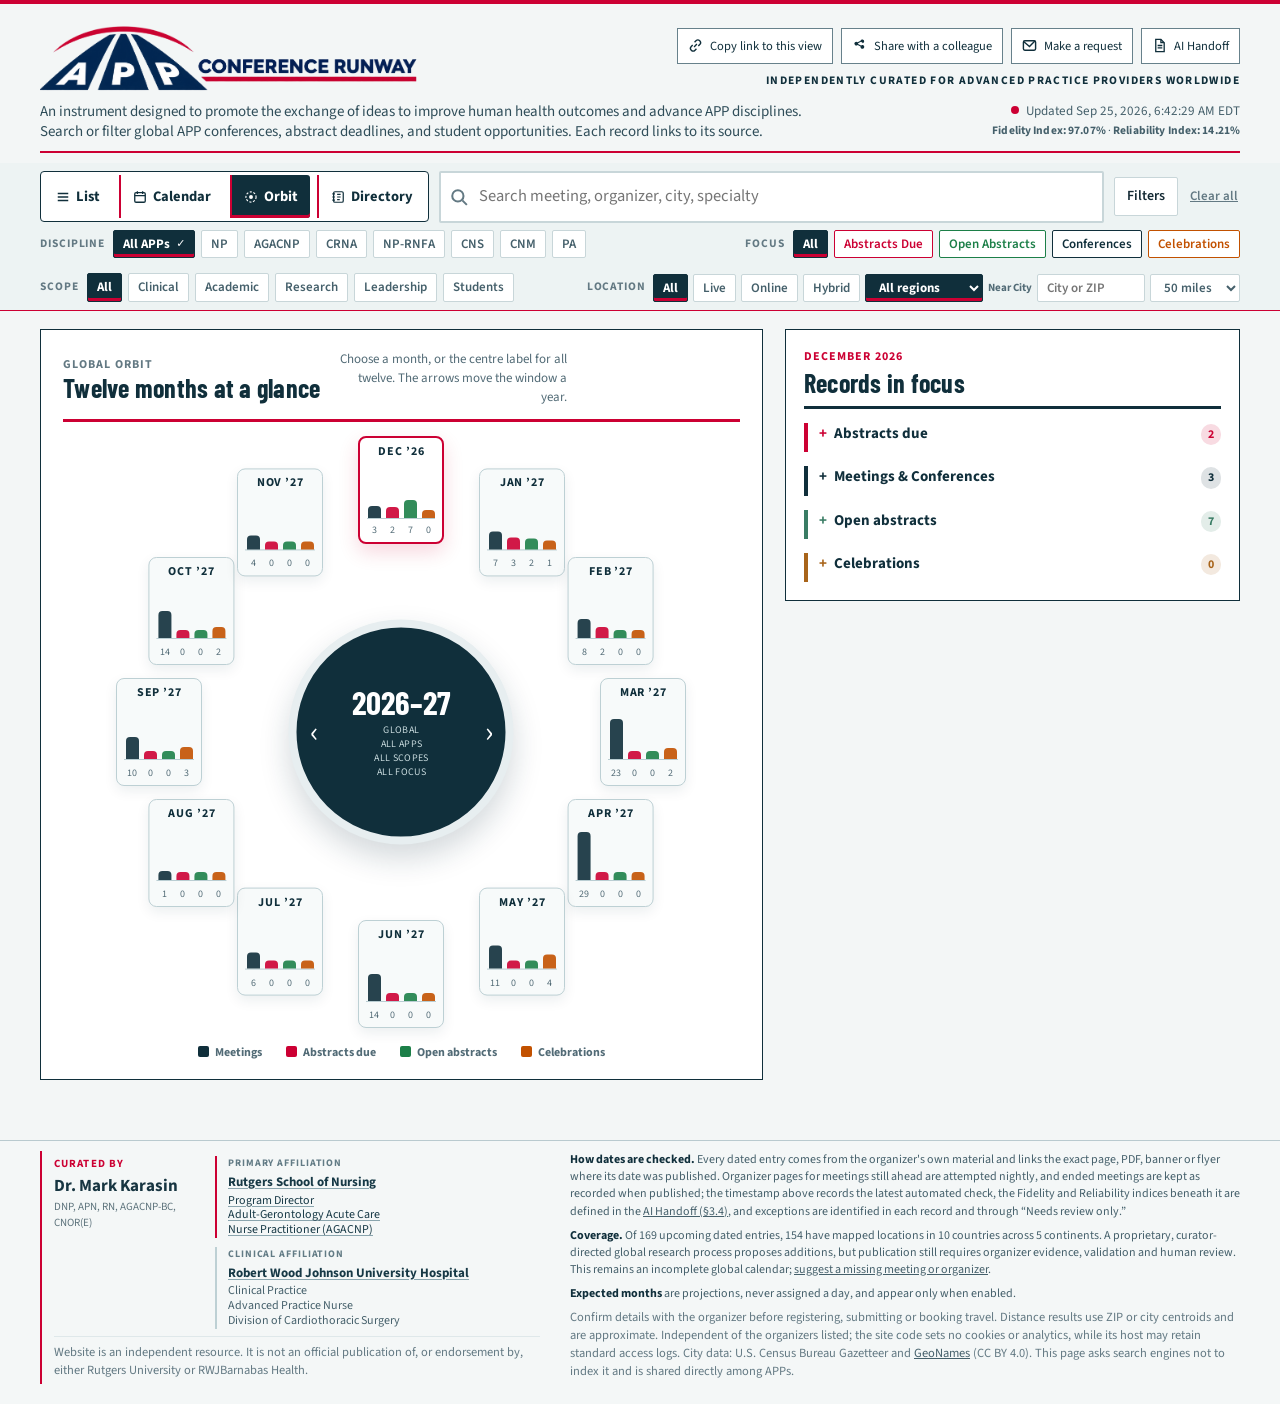
==== site/index.html @ 2c9f2f81 "Indices: exact formulas, worked numbers and caveats; scripts/indices.py recomputes both - scripts/in" ====
<!doctype html>
<html lang="en">
<head>
<meta charset="utf-8">
<meta name="viewport" content="width=device-width,initial-scale=1,viewport-fit=cover">
<script src="assets/layout.js?v=20260924-3"></script>
<meta http-equiv="Content-Security-Policy" content="default-src 'self'; script-src 'self'; style-src 'self' 'unsafe-inline'; font-src 'self'; img-src 'self' data:; connect-src 'self'; manifest-src 'self'; base-uri 'none'; form-action 'none'; object-src 'none'; upgrade-insecure-requests">
<meta name="referrer" content="strict-origin-when-cross-origin">
<meta name="color-scheme" content="light">
<meta name="robots" content="noindex, nofollow, noarchive"><!-- the Runway is circulated among APPs, not listed in search engines -->
<title>APP Conference Runway</title>
<meta name="description" content="Conferences, symposiums, abstract deadlines, student and DNP project opportunities, and celebration weeks for advanced practice providers, with organizer sources.">
<meta name="theme-color" content="#102F3B">
<link rel="manifest" href="manifest.webmanifest?v=86ee656e">
<link rel="icon" href="favicon-app-v2.ico?v=77b6ea4e" sizes="any">
<link rel="icon" href="favicon-app-v2.svg?v=a54fc2e6" type="image/svg+xml">
<link rel="icon" href="favicon-app-v2-32.png?v=661bd95e" type="image/png" sizes="32x32">
<link rel="apple-touch-icon" href="apple-touch-icon-app-v2.png?v=ff46de7a" sizes="180x180">
<link rel="mask-icon" href="safari-pinned-tab-app-v2.svg?v=1eb02501" color="#CC0033">
<link rel="stylesheet" href="assets/app.css?v=20260925-1">
</head>
<body>
<div class="layout-strip"><button type="button" class="layout-toggle" data-act="layout"></button></div>
<a class="skip" href="#view">Skip to meetings</a>
<header class="wrap mast">
  <div class="titlerow">
    <h1 class="brand-heading"><a class="home brand-link" href="./" title="Back to the landing page"><img class="brand-logo" src="assets/app-conference-runway-logo.png" width="1870" height="355" alt="APP Conference Runway" decoding="async" fetchpriority="high"></a></h1>
    <div class="headactions">
      <button class="hbtn" data-act="copyview" title="Copy a link to exactly what you're looking at now"><svg viewBox="0 0 16 16" aria-hidden="true"><path d="M6.5 9.5l3-3M7 4.5l1.5-1.5a2.8 2.8 0 014 4L11 8.5M9 11.5L7.5 13a2.8 2.8 0 01-4-4L5 7.5" fill="none" stroke="currentColor" stroke-width="1.5"/></svg><span class="hb-long">Copy link to this view</span><span class="hb-short">Copy link</span></button>
      <button class="hbtn" data-act="share" title="Copy a short note and the link, ready to send to a colleague"><svg viewBox="0 0 16 16" aria-hidden="true"><path d="M11 5.5a2 2 0 10-1.9-2.6L6 4.6a2 2 0 100 2.8l3.1 1.7a2 2 0 10.5-1L6.5 6.4a2 2 0 000-.8l3.1-1.7c.36.4.87.6 1.4.6z" fill="currentColor"/></svg><span class="hb-long">Share with a colleague</span><span class="hb-short">Share</span></button>
      <a class="hbtn" data-request href="#"><svg viewBox="0 0 16 16" aria-hidden="true"><rect x="1.5" y="3" width="13" height="10" rx="1.5" fill="none" stroke="currentColor" stroke-width="1.5"/><path d="M2 4l6 5 6-6" fill="none" stroke="currentColor" stroke-width="1.5"/></svg><span class="hb-long">Make a request</span><span class="hb-short">Request</span></a>
      <a class="hbtn" href="ai-handoff.html" target="_blank" rel="noopener" title="How this site was built, where its data comes from, and how to reproduce or challenge it"><svg viewBox="0 0 16 16" aria-hidden="true"><path d="M4 1.5h5.5L13 5v9.5H4z" fill="none" stroke="currentColor" stroke-width="1.4"/><path d="M9.5 1.5V5H13M6 8h5M6 10.5h5" fill="none" stroke="currentColor" stroke-width="1.4"/></svg>AI Handoff</a>
      <p class="eyebrow">Independently curated for advanced practice providers worldwide</p>
      <p class="reqcap">Missing a meeting, or need something that would help you be your best? Email <a data-request href="#" data-request-address></a>.</p>
    </div>
  </div>
  <div class="ledeRow">
    <p class="lede">An instrument designed to promote the exchange of ideas to improve human health outcomes and advance APP disciplines. <br class="lede-break">Search or filter global APP conferences, abstract deadlines, and student opportunities. Each record links to its source.</p>
    <time class="updated header-updated" id="updated"></time>
  </div>
  <div class="strip" aria-hidden="true"></div>
  <section class="spotlight" id="spotlight" aria-label="Current APP recognition" hidden></section>
</header>

<div class="bar">
  <div class="wrap">
    <!-- Views sit beside the search box; Focus aligns with Discipline; Location aligns with Scope. -->
    <div class="row1">
      <div class="viewtools" id="viewtools"></div>
      <label class="search" for="q"><span class="sr">Search meetings</span><svg viewBox="0 0 16 16" aria-hidden="true"><circle cx="7" cy="7" r="5" fill="none" stroke="currentColor" stroke-width="1.8"/><path d="M11 11l4 4" stroke="currentColor" stroke-width="1.8"/></svg><input id="q" type="search" placeholder="Search meeting, organizer, city, specialty" autocomplete="off"></label>
      <button class="btn more-filters" id="fbtn" data-act="filters" aria-expanded="false" aria-controls="filters">Filters</button>
      <button class="linkbtn row-clear" data-act="clear">Clear all</button>
    </div>
    <div class="quickaxes">
      <div class="quickprof" id="quickprof" role="group" aria-label="Filter by discipline; multiple selections allowed"></div>
      <div class="quickfocus" id="quickfocus" role="group" aria-label="Focus on one record type"></div>
    </div>
    <div class="row2">
      <div class="quickscope" id="quickscope" role="group" aria-label="Filter by scope; multiple selections allowed"></div>
      <div class="geoquick" id="geoquick" aria-label="Filter by location"></div>
    </div>
    <div class="filters" id="filters"></div>
    <p class="summary sr" id="summary" aria-live="polite"></p>
  </div>
</div>

<main class="wrap">
  <div class="view" id="view" tabindex="-1" aria-label="Conference records"><div class="empty">Loading meetings…</div></div>
</main>

<footer>
  <div class="wrap foot">
    <section class="curator" aria-label="Curator">
      <p class="curated-line">Curated by</p>
      <p class="who" id="curator"></p>
      <p class="credentials" id="credentials"></p>
      <ul class="roles" id="roles"></ul>
      <div class="partners" id="partners"></div>
      <p class="fine">Website is an independent resource. It is not an official publication of, or endorsement by, either Rutgers University or RWJBarnabas Health.</p>
    </section>
    <section class="method" aria-label="How dates are checked">
      <p class="method-summary"><b>How dates are checked.</b> Every dated entry comes from the organizer's own material and links the exact page, PDF, banner or flyer where its date was published. Organizer pages for meetings still ahead are attempted nightly, and ended meetings are kept as recorded when published; the timestamp above records the latest automated check, the Fidelity and Reliability indices beneath it are defined in the <a href="ai-handoff.html#34-nightly-verification-and-admission-pipeline" target="_blank" rel="noopener">AI Handoff (§3.4)</a>, and exceptions are identified in each record and through “Needs review only.”</p>
      <p class="method-summary"><b>Coverage.</b> <span id="coverageCount">International coverage is being expanded.</span> A proprietary, curator-directed global research process proposes additions, but publication still requires organizer evidence, validation and human review. This remains an incomplete global calendar; <a data-request href="#">suggest a missing meeting or organizer</a>.</p>
      <p class="method-summary"><b>Expected months</b> are projections, never assigned a day, and appear only when enabled.</p>
      <p class="fine">Confirm details with the organizer before registering, submitting or booking travel. Distance results use ZIP or city centroids and are approximate. Independent of the organizers listed; the site code sets no cookies or analytics, while its host may retain standard access logs. City data: U.S. Census Bureau Gazetteer and <a href="https://www.geonames.org/" rel="noopener noreferrer" target="_blank">GeoNames</a> (CC BY 4.0). This page asks search engines not to index it and is shared directly among APPs.</p>
    </section>
  </div>
</footer>

<dialog id="dlg" aria-label="Meeting details"></dialog>
<script src="assets/config.js?v=20260924-8"></script>
<script src="assets/footer.js?v=20260924-8"></script>
<script src="assets/app.js?v=20260926-2"></script>
</body>
</html>
---- site/assets/app.css ----
@font-face{font-family:"Barlow Condensed";font-weight:600;font-display:swap;src:url(../fonts/barlow-condensed-latin-600-normal.woff2) format("woff2")}
@font-face{font-family:"Barlow Condensed";font-weight:700;font-display:swap;src:url(../fonts/barlow-condensed-latin-700-normal.woff2) format("woff2")}
@font-face{font-family:"Source Sans 3";font-weight:400;font-display:swap;src:url(../fonts/source-sans-3-latin-400-normal.woff2) format("woff2")}
@font-face{font-family:"Source Sans 3";font-weight:400;font-style:italic;font-display:swap;src:url(../fonts/source-sans-3-latin-400-italic.woff2) format("woff2")}
@font-face{font-family:"Source Sans 3";font-weight:600;font-display:swap;src:url(../fonts/source-sans-3-latin-600-normal.woff2) format("woff2")}
@font-face{font-family:"Source Sans 3";font-weight:700;font-display:swap;src:url(../fonts/source-sans-3-latin-700-normal.woff2) format("woff2")}

:root{
  --ground:#F6F7F5; --surface:#FFFFFF; --surface-2:#F8F9F7; --sunk:#E9EDEA;
  --ink:#13201D; --ink-2:#43524D; --ink-3:#6B7B75; --rule:#D0D9D6; --rule-soft:#E4EAE8;
  --runway:#E0A21A;            /* runway-light amber: the one accent */
  --runway-ink:#7A5200;
  --np:#1B62BD; --pa:#1C7F48; --nursing:#8A5A00; --multi:#9B2C4E; --crna:#5B4BB0; --rnfa:#0F766E; --cnm:#A34A12; --cns:#2E7A86; --obs:#B8232B;
  --scarlet:#CC0033;  /* Rutgers Pantone 186 (common web equivalent) */
  --ok:#1C7F48; --ok-bg:#E3F3EA; --warn:#9A5B00; --warn-bg:#FBEFD6; --muted-bg:#ECEFEE; --crit:#B8232B;
  --focus:#1B62BD;
  --display:"Barlow Condensed","Arial Narrow","Roboto Condensed",system-ui,sans-serif;
  --body:"Source Sans 3","Segoe UI",system-ui,-apple-system,sans-serif;
  --shadow:0 1px 2px rgba(19,32,29,.06),0 6px 18px rgba(19,32,29,.06);
}

*{box-sizing:border-box}
html{-webkit-text-size-adjust:100%}
body{margin:0;background:var(--ground);color:var(--ink);font:15px/1.45 var(--body);-webkit-font-smoothing:antialiased}
body{border-top:4px solid var(--scarlet)}
a{color:inherit}
button,input,select{font:inherit;color:inherit}
:focus-visible{outline:2px solid var(--focus);outline-offset:2px}
.sr{position:absolute;width:1px;height:1px;overflow:hidden;clip:rect(0 0 0 0);white-space:nowrap}
.skip{position:absolute;z-index:100;top:-60px;left:16px;background:var(--ink);color:var(--surface);padding:9px 14px;border-radius:0 0 8px 8px;font-weight:700}
.skip:focus{top:0}
.wrap{max-width:1240px;margin:0 auto;padding-inline:20px}

/* ---------- masthead ---------- */
.mast{padding-block:22px 20px;display:grid;gap:14px}
.eyebrow{margin:0;font-size:12px;letter-spacing:.09em;text-transform:uppercase;color:var(--ink-3);font-weight:700}
.titlerow{display:flex;flex-wrap:wrap;align-items:flex-end;gap:8px 16px}
h1{margin:0;font-family:var(--display);font-weight:700;font-size:clamp(38px,6.4vw,72px);line-height:.94;text-transform:uppercase;letter-spacing:-.005em;min-width:0;overflow-wrap:anywhere}
h1 .app{color:var(--runway-ink)}
.toprow{display:flex;flex-wrap:wrap;justify-content:space-between;align-items:center;gap:6px 20px}
.ru{display:inline-flex;align-items:center;gap:8px;font-size:12.5px;font-weight:600;color:var(--ink-2);text-decoration:none}
.ru:hover{color:var(--scarlet)}
.ru-mark{width:4px;height:16px;background:var(--scarlet);border-radius:1px;flex:none}
.headactions{display:grid;grid-template-columns:auto auto;gap:6px 8px;align-items:center;justify-items:start;margin-bottom:4px}
.hbtn{display:inline-flex;align-items:center;gap:7px;border:1px solid var(--ink-3);background:var(--surface);border-radius:6px;padding:7px 11px;font-size:13.5px;font-weight:700;color:var(--ink);text-decoration:none;cursor:pointer}
.hbtn:hover{border-color:var(--ink);background:var(--surface-2)}
.hbtn svg{width:15px;height:15px}
.reqcap{grid-column:1/-1;margin:0;font-size:12.5px;color:var(--ink-3);max-width:46ch}
.reqcap a{color:var(--ink-2);font-weight:600}
.iconbtn{display:inline-flex;align-items:center;gap:6px;border:0;background:none;color:var(--ink-3);font-size:13px;font-weight:600;padding:6px 4px;cursor:pointer;margin-bottom:4px}
.iconbtn:hover{color:var(--ink)}
.iconbtn svg{width:15px;height:15px}
.strip{height:4px;background:repeating-linear-gradient(90deg,var(--runway) 0 27px,transparent 27px 44px);border-radius:3px;opacity:.9}
.ledeRow{display:flex;flex-wrap:wrap;gap:6px 24px;align-items:baseline;justify-content:space-between}
.lede{margin:0;max-width:72ch;color:var(--ink-2);font-size:16px;flex:1 1 420px}
.updated{font-size:13px;color:var(--ink-3);font-variant-numeric:tabular-nums;white-space:nowrap}
.updated::before{content:"";display:inline-block;width:7px;height:7px;border-radius:50%;background:var(--ok);margin-right:7px;vertical-align:1px}
.btn{display:inline-flex;align-items:center;gap:7px;border:1px solid var(--rule);background:var(--surface);border-radius:6px;padding:8px 12px;font-weight:600;font-size:14px;cursor:pointer;text-decoration:none;color:var(--ink)}
.btn:hover{border-color:var(--ink-3)}
.btn.primary{background:var(--ink);color:var(--ground);border-color:var(--ink)}
.btn svg{width:16px;height:16px;flex:none}

/* ---------- KPI strip ---------- */
.kpis{display:grid;grid-template-columns:repeat(auto-fit,minmax(170px,1fr));gap:10px}
.kpi{background:var(--surface);border:1px solid var(--rule);border-radius:10px;padding:13px 15px 14px;display:grid;gap:2px;text-align:left;cursor:pointer;box-shadow:var(--shadow);min-height:98px;align-content:start}
.kpi:hover{border-color:var(--ink-3)}
.kpi[aria-pressed="true"]{border-color:var(--ink);box-shadow:inset 0 0 0 1px var(--ink)}
.kpi b{font-family:var(--display);font-weight:700;font-size:clamp(28px,3.2vw,38px);line-height:1;font-variant-numeric:tabular-nums}
.kpi span{font-size:13px;color:var(--ink-2);line-height:1.25}
.kpi small{font-size:12px;color:var(--ink-3)}
.kpi.hot b{color:var(--crit)}
.kpi.acc b{color:var(--runway-ink)}

/* ---------- sticky controls ---------- */
.bar{position:sticky;top:env(safe-area-inset-top,0px);z-index:20;background:color-mix(in srgb,var(--ground) 92%,transparent);backdrop-filter:blur(8px);border-bottom:1px solid var(--rule)}
.bar .wrap{display:grid;gap:9px;padding-block:11px}
.row1{display:flex;flex-wrap:wrap;gap:10px;align-items:center;min-width:0}
.search{flex:1 1 240px;position:relative;min-width:0}
.search input{width:100%;background:var(--surface);border:1px solid var(--rule);border-radius:8px;padding:9px 12px 9px 34px;font-size:15px}
.search svg{position:absolute;left:11px;top:50%;transform:translateY(-50%);width:16px;height:16px;color:var(--ink-3)}
.quickprof{display:flex;flex-wrap:wrap;gap:6px;align-items:center}
.filters{display:none;flex-wrap:wrap;gap:13px 18px;align-items:center;background:var(--surface);border:1px solid var(--rule);border-radius:10px;padding:14px 16px}
.filters.open{display:flex}
.filters .fgroup{width:100%}
.fgroup{display:flex;flex-wrap:wrap;gap:5px;align-items:center}
.flabel{font-size:11.5px;letter-spacing:.08em;text-transform:uppercase;color:var(--ink-3);font-weight:700;margin-right:2px}
.chip{border:1px solid var(--rule);background:var(--surface);border-radius:999px;padding:5px 10px;font-size:13px;font-weight:600;color:var(--ink-2);cursor:pointer;display:inline-flex;align-items:center;gap:6px}
.chip:hover{border-color:var(--ink-3)}
.chip[aria-pressed="true"]{background:var(--ink);border-color:var(--ink);color:var(--ground)}
.chip .dot{width:8px;height:8px;border-radius:50%;background:var(--c,var(--ink-3))}
.prof-chip[aria-pressed="true"]::after{content:"✓";font-size:11px;font-weight:800;line-height:1}
.prof-chip[aria-pressed="true"] .dot{box-shadow:0 0 0 1px var(--surface)}
.sel{background:var(--surface);border:1px solid var(--rule);border-radius:999px;padding:5px 10px;font-size:13px;font-weight:600;color:var(--ink-2);max-width:220px}
.toggle{display:inline-flex;align-items:center;gap:7px;font-size:13px;font-weight:600;color:var(--ink-2);cursor:pointer}
.toggle input{accent-color:var(--ink);width:16px;height:16px}
.linkbtn{border:0;background:none;padding:4px 2px;font-size:13px;font-weight:600;color:var(--ink-3);text-decoration:underline;cursor:pointer}
.summary{font-size:13px;color:var(--ink-3);font-variant-numeric:tabular-nums;margin:0 0 0 auto}
.more-filters{display:inline-flex}
.more-filters[aria-expanded="true"]{background:var(--ink);border-color:var(--ink);color:var(--surface)}
.row2{display:flex;flex-wrap:wrap;gap:8px 16px;align-items:center}
.viewtools{display:flex;flex-wrap:wrap;gap:8px 16px;align-items:center}
.seg{display:inline-flex;background:var(--sunk);border-radius:8px;padding:3px;gap:2px}
.seg button{display:inline-flex;align-items:center;gap:6px;border:0;background:transparent;border-radius:6px;padding:6px 11px;font-weight:600;font-size:13.5px;color:var(--ink-2);cursor:pointer}
.seg button svg{width:14px;height:14px}
.seg button[aria-pressed="true"]{background:var(--surface);color:var(--ink);box-shadow:0 1px 2px rgba(0,0,0,.12)}
.seg button+button{border-left:2px solid #CC0033;border-radius:0 6px 6px 0;margin-left:4px;padding-left:14px}
.switch{display:inline-flex;align-items:center;gap:8px;font-size:13.5px;font-weight:700;color:var(--ink);cursor:pointer;position:relative}
.switch input{position:absolute;opacity:0;width:36px;height:20px;margin:0;cursor:pointer}
.switch .track{width:36px;height:20px;border-radius:999px;background:var(--rule);position:relative;transition:background .15s;flex:none;pointer-events:none}
.switch .track::after{content:"";position:absolute;top:2px;left:2px;width:16px;height:16px;border-radius:50%;background:var(--surface);box-shadow:0 1px 2px rgba(0,0,0,.25);transition:transform .15s}
.switch input:checked + .track{background:var(--ok)}
.switch input:checked + .track::after{transform:translateX(16px)}
.switch input:focus-visible + .track{outline:2px solid var(--focus);outline-offset:2px}
.chip.all[aria-pressed="true"]{background:var(--surface);color:var(--ink);border-color:var(--ink)}
.near{display:inline-flex;flex-wrap:wrap;align-items:center;gap:6px;font-size:13px;font-weight:600;color:var(--ink-2)}
.near input{background:var(--surface);border:1px solid var(--rule);border-radius:999px;padding:5px 11px;font-size:13px;width:180px;max-width:100%}
.nearmsg{font-weight:600;color:var(--ink-3)}
.dlkey{color:var(--crit)}
.archive{display:flex;flex-wrap:wrap;gap:8px;margin-top:10px}

/* ---------- main ---------- */
main{padding-block:18px 60px}
.view{display:grid;gap:22px}
.month h2,.yr h2{margin:0 0 8px;font-family:var(--display);font-weight:700;font-size:24px;text-transform:uppercase;letter-spacing:.02em;display:flex;align-items:baseline;gap:10px}
.month h2 span,.yr h2 span{font-family:var(--body);font-size:13px;font-weight:600;color:var(--ink-3);letter-spacing:0;text-transform:none}
.list{display:grid;gap:8px}

.ev{display:grid;grid-template-columns:86px minmax(0,1fr) minmax(0,auto);gap:14px;align-items:start;background:var(--surface);border:1px solid var(--rule);border-radius:8px;padding:12px 14px;cursor:pointer;position:relative}
.ev:hover{border-color:var(--ink-3)}
.ev.expected{background:transparent;border-style:dashed}
.ev.past{opacity:.78}
.when{display:grid;gap:1px;padding-left:10px;border-left:4px solid var(--c,var(--ink-3))}
.when .d{font-family:var(--display);font-weight:700;font-size:22px;line-height:1;font-variant-numeric:tabular-nums;white-space:nowrap}
.when .m{font-size:12px;color:var(--ink-3);font-weight:600;text-transform:uppercase;letter-spacing:.05em}
.ev .body{display:grid;gap:4px;min-width:0}
.ev .title{font-weight:700;font-size:16px;line-height:1.25}
.ev .org{color:var(--ink-2);font-size:13.5px}
.meta{display:flex;flex-wrap:wrap;gap:4px 12px;font-size:13px;color:var(--ink-2)}
.meta .loc::before{content:"";display:inline-block;width:6px;height:6px;border-radius:50%;background:var(--ink-3);margin-right:6px;vertical-align:2px}
.badges{display:flex;flex-wrap:wrap;gap:5px;margin-top:2px}
.tag{font-size:11px;font-weight:700;letter-spacing:.04em;text-transform:uppercase;border-radius:3px;padding:2px 6px;border:1px solid var(--rule);color:var(--ink-2)}
.tag.p{border-color:transparent;background:color-mix(in srgb,var(--c) 14%,transparent);color:var(--c)}
.side{display:grid;gap:6px;justify-items:end;text-align:right;min-width:0}
.ev .title,.ev .org,.meta span{overflow-wrap:anywhere}
.pill{display:inline-flex;align-items:center;gap:5px;font-size:12.5px;font-weight:700;border-radius:4px;padding:3px 8px;max-width:100%;overflow-wrap:anywhere}
.pill.open{background:var(--ink);color:var(--ground)}
.pill.soon{border:1px solid var(--ink-2);color:var(--ink)}
.pill.urgent{background:var(--crit);color:#fff}
.pill.closed,.pill.none,.pill.tba{color:var(--ink-3);padding-inline:0;font-weight:600}
.vf{display:inline-flex;align-items:center;gap:5px;font-size:12px;font-weight:600;border-radius:4px;padding:2px 7px;white-space:nowrap}
.vf svg{width:12px;height:12px}
.vf.verified{background:var(--ok-bg);color:var(--ok)}
.vf.not_found{background:var(--warn-bg);color:var(--warn)}
.vf.unreachable,.vf.unchecked{background:var(--muted-bg);color:var(--ink-3)}
.vf.expected,.vf.rule{border:1px dashed var(--ink-3);color:var(--ink-3)}
.source-note{font-size:11px;line-height:1.3;font-weight:600;text-decoration:underline;text-decoration-style:dotted;text-underline-offset:2px}
.source-note.warn{color:var(--warn)}
.source-note.muted{color:var(--ink-3)}
.empty{padding:40px 16px;text-align:center;color:var(--ink-3);background:var(--surface);border:1px dashed var(--rule);border-radius:8px}
.more{justify-self:center}
.student-intro{border-top:3px solid var(--runway);padding:14px 18px;background:var(--surface);border-inline:1px solid var(--rule);border-bottom:1px solid var(--rule)}
.student-intro h2{font-family:var(--display);font-size:25px;text-transform:uppercase;margin:0 0 5px}
.student-intro p{margin:0;max-width:75ch;color:var(--ink-2);font-size:14px;line-height:1.5}
.student-line{font-size:13px;line-height:1.45;color:var(--ink-2);margin:6px 0 0}
.student-line b{color:var(--ink)}
.student-due{font-size:12px;font-weight:700;color:var(--crit);white-space:nowrap}
.student-deadlines h2{font-family:var(--display);font-size:21px;text-transform:uppercase;margin:0 0 8px}
.student-deadline-list{display:grid;grid-template-columns:repeat(auto-fit,minmax(260px,1fr));gap:8px}
.student-deadline-list button{display:flex;gap:12px;align-items:baseline;text-align:left;background:var(--surface);border:1px solid var(--rule);border-left:3px solid var(--crit);padding:10px 12px;cursor:pointer;color:var(--ink)}
.student-deadline-list button:hover{border-color:var(--ink-3)}
.student-deadline-list b{white-space:nowrap;color:var(--crit);font-family:var(--display);font-size:17px}
.student-deadline-list span{font-size:13px;line-height:1.4}
.student-count{font:600 13px var(--body);color:var(--ink-3)}
@media(max-width:640px){.geoquick:not(.open){display:none}}

/* ---------- calendar ---------- */
.calhead{display:flex;align-items:center;gap:10px;flex-wrap:wrap}
.calhead h2{margin:0;font-family:var(--display);font-weight:700;font-size:30px;text-transform:uppercase;min-width:200px}
.calwrap{overflow-x:auto}
.cal{display:grid;grid-template-columns:repeat(7,minmax(118px,1fr));border:1px solid var(--rule);border-radius:8px;overflow:hidden;background:var(--rule);gap:1px;min-width:840px}
.cal .dow{background:var(--surface-2);padding:6px 8px;font-size:11.5px;font-weight:700;letter-spacing:.08em;text-transform:uppercase;color:var(--ink-3)}
.cal .cell{background:var(--surface);min-height:108px;padding:6px;display:grid;align-content:start;gap:3px}
.cal .cell.out{background:var(--surface-2)}
.cal .cell.out .num{color:var(--ink-3)}
.cal .cell.today{box-shadow:inset 0 0 0 2px var(--runway)}
.cal .num{font-family:var(--display);font-weight:600;font-size:16px;font-variant-numeric:tabular-nums}
.cal .ce{display:block;border:0;text-align:left;width:100%;font-size:11.5px;line-height:1.25;font-weight:600;padding:2px 5px;border-radius:3px;background:color-mix(in srgb,var(--c) 15%,var(--surface));color:var(--ink);border-left:3px solid var(--c);cursor:pointer;white-space:nowrap;overflow:hidden;text-overflow:ellipsis}
.cal .ce.dl{background:transparent;border-left-color:var(--crit);color:var(--crit)}
.cal .ce.op{background:transparent;border-left-color:var(--ok);color:var(--ok)}
.cal .ce.was{opacity:.75}
.cal .ce.x{background:transparent;border:1px dashed var(--c);border-left-width:3px}
.cal .ce.extra{display:none}
.cal .cell.expanded .ce.extra{display:block}
.cal .overflow{font-size:11px;color:var(--ink-3);font-weight:600;border:0;background:none;text-align:left;cursor:pointer;padding:0 5px}
.expectedrow{display:flex;flex-wrap:wrap;gap:6px;align-items:center;font-size:13px;color:var(--ink-2)}
.legend{display:flex;flex-wrap:wrap;gap:6px 16px;font-size:12.5px;color:var(--ink-2)}
.legend i{display:inline-block;width:12px;height:12px;border-radius:2px;margin-right:6px;vertical-align:-2px;background:var(--c)}

/* ---------- deadlines ---------- */
.dlrow{display:grid;grid-template-columns:92px minmax(0,1fr) auto;gap:14px;align-items:center;background:var(--surface);border:1px solid var(--rule);border-radius:8px;padding:10px 14px;cursor:pointer}
.dlrow:hover{border-color:var(--ink-3)}
.count{font-family:var(--display);font-weight:700;font-size:28px;line-height:1;font-variant-numeric:tabular-nums}
.count small{display:block;font-family:var(--body);font-size:11.5px;font-weight:600;color:var(--ink-3);text-transform:uppercase;letter-spacing:.05em}
.count.u{color:var(--crit)}
.sec h2{margin:0 0 8px;font-family:var(--display);font-weight:700;font-size:22px;text-transform:uppercase}

/* ---------- directory ---------- */
.dir{display:grid;grid-template-columns:repeat(auto-fill,minmax(300px,1fr));gap:10px}
.srs{background:var(--surface);border:1px solid var(--rule);border-radius:8px;padding:12px 14px;display:grid;gap:6px;cursor:pointer;text-align:left}
.srs:hover{border-color:var(--ink-3)}
.srs .title{font-weight:700}
.hist{display:flex;flex-wrap:wrap;gap:4px}
.hist span{font-size:11.5px;font-weight:700;font-variant-numeric:tabular-nums;border-radius:3px;padding:1px 6px;background:var(--sunk);color:var(--ink-2)}
.hist span.fut{background:transparent;border:1px solid var(--rule)}
.hist span.x{background:transparent;border:1px dashed var(--rule);color:var(--ink-3)}
.alpha{display:flex;flex-wrap:wrap;gap:4px}
.alpha a{font-family:var(--display);font-weight:700;font-size:16px;text-decoration:none;padding:2px 7px;border-radius:4px;color:var(--ink-2)}
.alpha a:hover{background:var(--sunk)}

/* ---------- detail dialog ---------- */
dialog{border:0;padding:0;border-radius:12px;max-width:min(720px,calc(100vw - 32px));width:100%;background:var(--surface);color:var(--ink);box-shadow:0 20px 60px rgba(0,0,0,.35)}
dialog::backdrop{background:rgba(8,14,12,.55)}
.dlg{display:grid;gap:14px;padding:22px 22px 20px;max-height:min(86vh,900px);overflow:auto}
.dlg header{display:grid;gap:4px;padding-right:36px}
.dlg h3{margin:0;font-family:var(--display);font-weight:700;font-size:30px;line-height:1;text-transform:uppercase}
.dlg .x{position:absolute;right:12px;top:12px;border:0;background:var(--sunk);border-radius:50%;width:34px;height:34px;cursor:pointer;font-size:18px;line-height:1}
.kv{display:grid;grid-template-columns:140px minmax(0,1fr);gap:6px 14px;font-size:14px;margin:0}
.kv dt{color:var(--ink-3);font-weight:600}
.kv dd{margin:0}
.timeline{display:grid;gap:6px;margin:0;padding:0;list-style:none}
.timeline li{display:grid;grid-template-columns:110px minmax(0,1fr) auto;gap:10px;align-items:baseline;font-size:14px;padding:6px 0;border-top:1px solid var(--rule-soft)}
.timeline li.cur{font-weight:700}
.timeline li.gap .y{color:var(--ink-3)}
.timeline li.now .y{color:var(--runway-ink)}
.nodata{color:var(--ink-3);font-style:italic}
.older{margin-top:8px;font-size:14px}
.older summary{cursor:pointer;font-weight:600;color:var(--ink-2)}
.timeline .y{font-family:var(--display);font-weight:700;font-size:18px;font-variant-numeric:tabular-nums}
.quote{margin:0;border-left:3px solid var(--rule);padding:4px 0 4px 12px;color:var(--ink-2);font-size:13.5px;font-style:italic}
.dlg-actions{display:flex;flex-wrap:wrap;gap:8px}
.sessions{margin:0;padding-left:18px;font-size:13.5px;color:var(--ink-2);display:grid;gap:2px}
.fine{font-size:12.5px;color:var(--ink-3);margin:0}

/* ---------- footer ---------- */
footer{border-top:1px solid var(--rule);padding-block:24px 44px;color:var(--ink-2);font-size:13.5px}
.foot{display:grid;grid-template-columns:minmax(0,1fr) minmax(0,2fr);gap:20px 40px;align-items:start}
.foot p{margin:0 0 8px}
.foot a{color:var(--ink-2)}
.curator{border-left:3px solid var(--scarlet);padding-left:14px;display:grid;gap:2px}
.curator .who{font-weight:700;color:var(--ink);font-size:15px;margin:0}
.roles{list-style:none;margin:2px 0 8px;padding:0;display:grid;gap:2px;color:var(--ink-2)}
.method{display:grid;gap:0;min-width:0}
.states{display:grid;grid-template-columns:max-content minmax(0,1fr);gap:6px 12px;margin:2px 0 10px;align-items:baseline}
.states dt{margin:0}
.states dd{margin:0;color:var(--ink-2)}
.partners{display:flex;flex-wrap:wrap;gap:10px 18px;margin:4px 0 10px}
.partner{display:inline-flex;align-items:center;gap:8px;font-weight:600;font-size:13px;color:var(--ink-2);text-decoration:none;border-bottom:1px solid transparent}
.partner:hover{color:var(--scarlet);border-bottom-color:var(--scarlet)}
.partner img{height:36px;width:auto;display:block}
.ev,.dlrow,.srs{transition:border-color .15s,box-shadow .15s}
.ev:hover,.dlrow:hover,.srs:hover{box-shadow:0 3px 14px rgba(19,32,29,.09)}
.ev:focus-visible,.dlrow:focus-visible,.srs:focus-visible{outline:2px solid var(--focus);outline-offset:2px}
.toast{position:fixed;left:50%;bottom:calc(20px + env(safe-area-inset-bottom,0px));transform:translateX(-50%);background:var(--ink);color:var(--ground);padding:9px 14px;border-radius:8px;font-weight:600;font-size:14px;z-index:50}

@media (max-width:900px){
  .foot{grid-template-columns:1fr}
  .summary{margin-left:0;width:100%}
}
@media (max-width:640px){
  .wrap{padding-inline:16px}
  .mast{padding-block:14px 16px;gap:10px}
  .eyebrow{font-size:10px;letter-spacing:.07em}
  .ru{font-size:11.5px}
  h1{font-size:clamp(42px,12vw,56px);line-height:.88}
  h1 .runway-word{display:block}
  .headactions{margin:0;gap:6px}
  .hbtn{font-size:12px;padding:7px 9px}
  .reqcap{display:none}
  .lede{font-size:14.5px;line-height:1.36}
  .updated{font-size:12px}
  .kpis{display:flex;gap:8px;overflow-x:auto;scroll-snap-type:x proximity;padding-bottom:4px;margin-right:-16px;padding-right:16px;scrollbar-width:thin}
  .kpi{flex:0 0 155px;min-height:84px;padding:10px 11px;scroll-snap-align:start}
  .kpi b{font-size:30px}
  .kpi span{font-size:12px}
  .bar{position:relative;top:auto;backdrop-filter:none}
  .bar .wrap{gap:8px}
  .tabs{flex-wrap:nowrap;overflow-x:auto;max-width:100%;scrollbar-width:thin}
  .tabs button{white-space:nowrap;padding:7px 9px;font-size:13px}
  .quickprof{flex-wrap:nowrap;overflow-x:auto;margin-right:-16px;padding-right:16px;scrollbar-width:thin}
  .quickprof .chip{white-space:nowrap;flex:none}
  .quickprof .flabel{flex:none}
  .summary{font-size:12px}
  .ev{grid-template-columns:64px minmax(0,1fr)}
  .ev .side{grid-column:2;justify-items:start;text-align:left;display:flex;flex-wrap:wrap;gap:6px}
  .when .d{font-size:18px}
  .dlrow{grid-template-columns:64px minmax(0,1fr)}
  .dlrow .side{grid-column:2}
  .filters{padding:12px}
  .search{flex-basis:100%}
  .kv{grid-template-columns:1fr}
  .kv dt{margin-top:6px}
  .timeline li{grid-template-columns:1fr}
  .timeline li .vf{justify-self:start}
  .headactions{grid-template-columns:1fr 1fr}
  .states{grid-template-columns:1fr}
  .calhead h2{min-width:0;width:100%;order:-1}
}
@media (prefers-reduced-motion:reduce){*{scroll-behavior:auto!important;transition:none!important}}
@media print{
  .bar,.mast-actions,.kpis,footer .noprint{display:none}
  body{background:#fff}
  .ev{break-inside:avoid;box-shadow:none}
}

/* Editorial direction: an academic index, with Rutgers scarlet as a quiet cue. */
:root{
  --ground:#F6F4F0;--surface:#FFFEFC;--surface-2:#F8F6F2;--sunk:#EEE9E3;
  --ink:#202329;--ink-2:#4C5358;--ink-3:#667075;--rule:#D5D1CB;--rule-soft:#E9E4DE;
  --runway:#CC0033;--runway-ink:#A00028;--obs:#B60030;
  --shadow:none;
}

[hidden]{display:none!important}
body{border-top:3px solid var(--scarlet)}
.mast{padding-block:18px 24px;gap:17px}
.toprow{border-bottom:1px solid var(--rule);padding-bottom:13px;align-items:baseline}
.toprow .eyebrow{color:var(--ink-2);font-size:11px;letter-spacing:.11em}
.ru{color:var(--ink-2);font-size:12px}
.ru-mark{height:12px;width:3px}
.titlerow{display:grid;grid-template-columns:minmax(0,1fr) auto;gap:24px;align-items:center}
h1{font:normal clamp(42px,5vw,64px)/1.02 Georgia,"Times New Roman",serif;letter-spacing:-.045em;text-transform:none;overflow-wrap:normal}
h1 .app{font-size:.55em;letter-spacing:.015em;font-weight:700;vertical-align:.13em;margin-right:.15em}
h1 .runway-word{font-style:italic;font-weight:400}
.headactions{display:flex;gap:8px;align-items:center;justify-content:end;margin:0}
.hbtn{border-color:var(--rule);background:transparent;border-radius:0;padding:9px 11px;font-weight:600;white-space:nowrap}
.reqcap{display:none}
.strip{height:1px;background:var(--scarlet);opacity:.85;border-radius:0}
.lede{font-size:15.5px;max-width:75ch}
.updated::before{background:var(--scarlet)}
.spotlight{display:grid;grid-template-columns:190px minmax(0,1fr) auto;gap:24px;align-items:center;background:var(--surface);border:1px solid var(--rule);border-left:4px solid var(--scarlet);padding:17px 20px}
.spotlabel{text-transform:uppercase;letter-spacing:.1em;font-size:11px;font-weight:700;color:var(--scarlet);display:flex;gap:8px;align-items:center;flex-wrap:wrap}
.spotlabel small{display:block;flex-basis:100%;font-size:11px;text-transform:none;letter-spacing:0;color:var(--ink-3);font-weight:500;padding-left:16px}
.spotdot{height:7px;width:7px;background:var(--scarlet);border-radius:50%}
.spotcontent{display:grid;gap:2px;min-width:0}
.spotcontent strong{font:normal 25px/1.15 Georgia,"Times New Roman",serif;letter-spacing:-.025em}
.spotcontent span{font-size:13px;color:var(--ink-2)}
.spotlink{border:0;border-bottom:1px solid var(--scarlet);background:transparent;color:var(--scarlet);font-size:13px;font-weight:700;padding:5px 0;white-space:nowrap;cursor:pointer}
.spotlink:hover{color:var(--ink);border-color:var(--ink)}
.kpis{display:grid;grid-template-columns:repeat(5,minmax(0,1fr));gap:0;border-top:1px solid var(--rule);border-bottom:1px solid var(--rule)}
.kpi{box-shadow:none;border:0;border-right:1px solid var(--rule);border-radius:0;background:transparent;min-height:94px;padding:10px 16px;display:grid;grid-template-columns:auto 1fr;column-gap:10px;align-content:start}
.kpi:first-child{padding-left:0}.kpi:last-child{border-right:0}
.kpi small{grid-column:1/-1;text-transform:uppercase;letter-spacing:.08em;color:var(--ink-3);font-size:10px;margin-bottom:7px}
.kpi b{font:normal 31px/1 Georgia,"Times New Roman",serif;letter-spacing:-.04em;color:var(--ink)}
.kpi span{align-self:center;font-size:12px;color:var(--ink-2);line-height:1.25}
.kpi:hover{background:color-mix(in srgb,var(--scarlet) 3%,transparent);border-color:var(--rule)}
.kpi[aria-pressed="true"]{box-shadow:inset 0 -3px var(--scarlet);border-color:var(--rule)}
.kpi.hot b,.kpi.acc b{color:var(--scarlet)}
.tabs,.seg{border-radius:0;background:transparent;border-bottom:1px solid var(--rule)}
.tabs button,.seg button{border-radius:0}
.tabs button[aria-selected="true"],.seg button[aria-pressed="true"]{box-shadow:inset 0 -2px var(--scarlet);background:transparent}
.ev{border-radius:0;background:var(--surface);box-shadow:none}
.ev:hover{border-color:var(--scarlet)}
.when{border-left-width:2px}
.month h2,.yr h2{font-family:Georgia,"Times New Roman",serif;font-weight:400;text-transform:none;letter-spacing:-.02em}
@media(max-width:900px){
  .titlerow{grid-template-columns:1fr;gap:16px}.headactions{justify-content:start}
  .kpis{grid-template-columns:repeat(3,minmax(0,1fr))}.kpi:nth-child(3){border-right:0}.kpi:nth-child(n+4){border-top:1px solid var(--rule)}
  .spotlight{grid-template-columns:145px minmax(0,1fr)}.spotlink{grid-column:2;justify-self:start}
}
@media(max-width:640px){
  .mast{gap:13px;padding-block:15px 18px}.toprow{gap:8px}.toprow .eyebrow{font-size:10px}
  h1{font-size:clamp(39px,10vw,53px);line-height:1.04}.runway-word{display:inline!important}
  .headactions{display:grid;grid-template-columns:1fr 1fr;width:100%}.hbtn{font-size:11px;white-space:normal;text-align:center;justify-content:center}
  .spotlight{grid-template-columns:1fr;gap:10px;padding:15px}.spotlabel small{display:inline;flex-basis:auto;padding-left:0}.spotcontent strong{font-size:23px}.spotlink{grid-column:1}
  .kpis{display:grid;grid-template-columns:repeat(2,minmax(0,1fr));margin:0;padding:0;overflow:visible}.kpi{min-height:82px;padding:9px 10px!important;flex:auto}.kpi:nth-child(3){border-right:1px solid var(--rule)}.kpi:nth-child(even){border-right:0}.kpi:nth-child(n+3){border-top:1px solid var(--rule)}
  .kpi small{font-size:9px}.kpi b{font-size:27px}.kpi span{font-size:11px}
}
/* KPIs as one compact briefing line. */
.kpis{display:flex;flex-wrap:wrap;align-items:center;gap:0;border-top:1px solid var(--rule);border-bottom:1px solid var(--rule)}
.kpi,.kpi:first-child,.kpi:last-child{min-height:0;width:auto;display:inline-flex;align-items:baseline;gap:5px;padding:10px 13px;background:transparent;border:0;border-right:1px solid var(--rule);border-radius:0;box-shadow:none;flex:none}
.kpi:first-child{padding-left:0}.kpi:last-child{border-right:0}
.kpi b,.kpi.hot b,.kpi.acc b{font:700 15px/1 var(--body);color:var(--scarlet);letter-spacing:0}
.kpi span{font-size:12px;color:var(--ink-2);line-height:1.2}
.kpi[aria-pressed="true"]{box-shadow:inset 0 -2px var(--scarlet)}
.kpi:hover{background:transparent;text-decoration:underline;text-underline-offset:2px}
@media(max-width:640px){.kpis{display:flex;gap:0;margin:0;padding:4px 0}.kpis .kpi{padding:6px 10px!important;border:0!important;min-height:0;width:auto}.kpis .kpi:first-child{padding-left:0!important}.kpi b{font-size:13px}.kpi span{font-size:11px}}

/* Clinical ledger, with a compact week planner. */
:root:not([data-theme="dark"]){
  --ground:#F3F6F6;--surface:#FFFFFF;--surface-2:#F7F9F9;--sunk:#E9F0F1;
  --ink:#142A34;--ink-2:#45606B;--ink-3:#637983;--rule:#C8D6D9;--rule-soft:#E1EAEC;
  --runway:#BF0D3B;--runway-ink:#A50731;--obs:#BF0D3B;--scarlet:#CC0033;--caa:#955316;
}

body{border-top:4px solid #CC0033}
.mast{max-width:none;margin:0;padding:20px max(20px,calc((100vw - 1200px)/2)) 16px;background:#102F3B;color:#EDF5F5;gap:15px}
.toprow{border-color:#46616B;padding-bottom:10px;align-items:center}
.toprow .eyebrow,.ru{color:#C6D6DA}
.ru{font-weight:600}.ru:hover{color:#fff}.ru-mark{height:13px;width:4px;background:#CC0033}
.titlerow{gap:20px;align-items:center}
h1{font:700 clamp(38px,4.7vw,62px)/.99 "Source Sans 3","Segoe UI",sans-serif;letter-spacing:-.045em;text-transform:none}
h1 .app{font-size:.54em;letter-spacing:.04em;color:#FF7B96;vertical-align:.13em;margin-right:.1em}
h1 .runway-word{font-style:normal;font-weight:400}
.headactions{align-self:center}
.hbtn{border-color:#67818B;color:#EDF5F5;background:transparent;padding:8px 10px;font-size:12.5px}
.hbtn:hover{border-color:#fff;background:#204653;color:#fff}
.strip{height:1px;background:#66808A;opacity:1}
.lede{color:#DBE7E9;font-size:14.5px;max-width:78ch}.updated{color:#BDCDD1}.updated::before{background:#FF7895}
.kpis{border-color:#58727D;gap:0}
.kpi,.kpi:first-child,.kpi:last-child{border-color:#58727D;padding-block:8px}
.kpi b,.kpi.hot b,.kpi.acc b{color:#FF91A9}.kpi span{color:#D3E1E4}
.kpi[aria-pressed="true"]{box-shadow:inset 0 -2px #FF91A9}
.spotlight{display:block;background:#fff;color:#142A34;border:1px solid #8299A1;border-top:3px solid #CC0033;padding:0;min-width:0}
.week-head{display:flex;align-items:end;justify-content:space-between;gap:14px;padding:11px 15px;border-bottom:1px solid #D1DDE0}
.week-head>div{display:flex;align-items:baseline;flex-wrap:wrap;gap:6px 14px}
.week-kicker{font-size:10px;letter-spacing:.11em;text-transform:uppercase;color:#546C76;font-weight:700}
.week-head strong{font-size:17px;line-height:1;color:#183541}.week-count{font-size:11px;color:#607782;font-weight:600}.week-swipe{display:none}
.week-banner{display:flex;align-items:center;gap:10px;width:100%;border:0;border-bottom:1px solid #E2D7DB;background:#FCF1F3;color:#5C162B;padding:8px 15px;text-align:left;cursor:pointer}
.week-banner:hover{background:#F9E6EA}.week-banner>span{font-size:9px;font-weight:700;letter-spacing:.1em;text-transform:uppercase;color:#A50731;border-right:1px solid #DBA8B4;padding-right:10px}
.week-banner strong{font-size:14px}.week-banner small{font-size:11px;color:#7E4655;margin-left:auto}
.week-scroll{overflow-x:auto;scrollbar-width:thin}.week-grid{display:grid;grid-template-columns:repeat(7,minmax(135px,1fr));min-width:945px}
.week-day{display:grid;grid-template-rows:auto 1fr;min-height:102px;border-right:1px solid #D8E2E4;background:#fff}.week-day:last-child{border-right:0}.week-day.is-weekend{background:#F7F9F9}.week-day.is-today{box-shadow:inset 0 0 0 2px #A50731}
.week-date{display:flex;justify-content:space-between;align-items:baseline;padding:5px 8px;border-bottom:1px solid #E2EAEB;font-variant-numeric:tabular-nums}
.week-date span{font-size:10px;color:#586F78;text-transform:uppercase;letter-spacing:.08em;font-weight:700}.week-date b{font-size:17px;color:#173541}
.week-events{display:grid;align-content:start;gap:4px;padding:5px}.week-event{display:block;width:100%;padding:4px 6px;border:0;border-left:2px solid #568198;background:#ECF3F5;text-align:left;cursor:pointer;color:#183541}
.week-event:hover{background:#DBE9ED}.week-event span{display:block;font-size:9px;line-height:1.1;text-transform:uppercase;letter-spacing:.06em;color:#496977;font-weight:700}.week-event strong{display:-webkit-box;-webkit-box-orient:vertical;-webkit-line-clamp:2;line-clamp:2;font-size:10.5px;line-height:1.15;overflow:hidden}
.week-more,.week-empty{font-size:10px;color:#6F858D;padding-left:3px}.week-empty{font-size:15px}
.bar{background:#EDF3F3;border-color:#B9CACF;backdrop-filter:none}.bar .wrap{gap:7px;padding-block:9px}
.tabs{border-color:#B6C8CD}.tabs button{font-size:13px}.tabs button[aria-selected="true"],.seg button[aria-pressed="true"]{box-shadow:inset 0 -2px #CC0033;color:#142A34}
.chip,.search input,.btn,.sel{border-radius:2px}.chip{padding:4px 9px}.chip[aria-pressed="true"]{background:#173946;border-color:#173946;color:#fff}
.month h2,.yr h2{font:600 22px/1.15 "Source Sans 3","Segoe UI",sans-serif;letter-spacing:-.025em;padding-bottom:7px;border-bottom:2px solid #2D5361;margin-bottom:0}
.month h2 span,.yr h2 span{font-size:12px;margin-left:auto;letter-spacing:.04em;text-transform:uppercase}
.list{gap:0;border:1px solid #C8D6D9;border-top:0}
.ev{border:0;border-bottom:1px solid #D9E3E5;border-radius:0;grid-template-columns:78px minmax(0,1fr) 156px;gap:17px;padding:11px 15px;background:#fff}
.ev:last-child{border-bottom:0}.ev:hover{border-color:#D9E3E5;background:#F5F9FA;box-shadow:inset 3px 0 #CC0033}
.when{border-left:0;border-right:1px solid #D6E1E3;padding-right:10px}.when .d{font:700 20px/1 "Source Sans 3","Segoe UI",sans-serif;color:#173946}.when .m{font-size:10.5px;letter-spacing:.06em}
.ev .body{gap:1px}.ev .title{font-size:15px;line-height:1.25}.ev .org{font-size:12px;color:#4B6570}.ev .meta{font-size:11.5px}.ev .badges{margin-top:4px}.tag{border-radius:2px;font-size:10px;padding:1px 5px}
.side{align-content:center}.pill,.vf{border-radius:2px;font-size:11px}.vf{padding:2px 5px}
.cal{border-radius:0}.cal .cell{min-height:125px}.cal .cell.today{box-shadow:inset 0 0 0 2px #CC0033}.cal .ce{border-radius:0}
.calhead h2{font:700 26px/1.1 "Source Sans 3","Segoe UI",sans-serif;letter-spacing:-.025em;text-transform:none}
.dlrow,.srs{border-radius:0}.dlrow{border-top:0}.dlrow:hover,.srs:hover{background:#F5F9FA;box-shadow:inset 3px 0 #CC0033}
footer{background:#E9F0F1;border-color:#B9CACF;padding-top:27px}.foot{display:grid;grid-template-columns:1fr;gap:24px}
.curator{display:grid;grid-template-columns:210px minmax(0,1fr);gap:0 26px;background:#fff;border:1px solid #BCCDD1;border-top:3px solid #CC0033;padding:18px 20px}
.curator>.flabel{grid-column:1/-1;margin-bottom:12px;color:#A50731}.curator .curated-line{grid-column:1;grid-row:2;font-size:11px;text-transform:uppercase;letter-spacing:.08em;color:#637983;margin:0}
.curator .who{grid-column:1;grid-row:3;font-size:19px;color:#173541}.curator .credentials{grid-column:1;grid-row:4;font-size:11px;color:#5D737C;margin:0}
.roles{grid-column:2;grid-row:2/5;display:grid;grid-template-columns:1fr 1fr;gap:18px;margin:0}.roles li{display:grid;align-content:start;gap:3px;padding-left:15px;border-left:2px solid #BDD0D4}.roles li:first-child{border-left-color:#CC0033}.role-label{font-size:10px;text-transform:uppercase;letter-spacing:.09em;color:#627B85;font-weight:700}.roles a{color:#173946;text-decoration:underline;text-decoration-color:#8AA5AE;text-underline-offset:2px;font-size:13px;font-weight:700}.roles a:hover{color:#A50731;text-decoration-color:#A50731}.roles .role-title{display:block;font-weight:500;font-size:12px;line-height:1.3}
.curator .fine{grid-column:1/-1;margin:15px 0 0;padding-top:11px;border-top:1px solid #DFE8EA;max-width:none}.partners:empty{display:none}
.method{max-width:1000px}.method>.flabel{color:#173946}.method .states{grid-template-columns:max-content minmax(0,1fr)}
@media(max-width:900px){.mast{padding-inline:20px}.roles{grid-template-columns:1fr 1fr}.ev{grid-template-columns:78px minmax(0,1fr) 130px}}
@media(max-width:640px){
  .mast{padding-inline:16px}.toprow{align-items:flex-start}.ru{font-size:11px}.titlerow{gap:10px}h1{font-size:clamp(35px,10vw,51px);line-height:1.02}.headactions{grid-template-columns:1fr 1fr}
  .week-head{align-items:start;flex-wrap:wrap}.week-count{font-size:10px}.week-swipe{display:block;flex-basis:100%;font-size:10px;color:#607782;letter-spacing:.02em}.week-banner{display:grid;grid-template-columns:auto 1fr;gap:2px 8px}.week-banner small{grid-column:2;margin:0}.week-grid{grid-template-columns:repeat(7,minmax(128px,1fr));min-width:896px}
  .kpis .kpi{border-right:1px solid #58727D!important}.kpis .kpi:last-child{border:0!important}.kpi span{color:#D3E1E4}
  .ev{grid-template-columns:64px minmax(0,1fr);gap:9px;padding:10px}.ev .side{grid-column:2;justify-items:start;text-align:left;display:flex;flex-wrap:wrap;gap:5px}.when{padding-right:6px}.when .d{font-size:17px}
  .curator{grid-template-columns:1fr;padding:16px;gap:2px}.curator>.flabel,.curator .curated-line,.curator .who,.curator .credentials,.roles,.curator .fine{grid-column:1;grid-row:auto}.roles{grid-template-columns:1fr;gap:12px;margin-top:12px}.method .states{grid-template-columns:1fr}
}

/* Masthead accent colour. */
.mast .toprow{border-bottom:1px solid #EF335D}
.mast .strip{height:2px;background:#EF335D}
.mast h1 .app{color:#EF335D}
.mast .updated::before{background:#EF335D}
.mast .kpis{border-color:#EF335D}
.mast .kpi,.mast .kpi:first-child,.mast .kpi:last-child{border-color:#EF335D}
.mast .kpi b,.mast .kpi.hot b,.mast .kpi.acc b{color:#FF819C}
.mast .kpi[aria-pressed="true"]{box-shadow:inset 0 -2px #EF335D}
.mast .spotlight{display:block;border:0;border-top:1px solid #EF335D;border-bottom:1px solid #EF335D;background:transparent;color:#F5F9F9;padding:0}
.live-ribbon{display:flex;align-items:center;gap:10px 18px;min-height:52px;padding:9px 0}
.live-flag{font-size:11px;font-weight:800;letter-spacing:.1em;color:#FF819C;white-space:nowrap}
.live-ribbon strong{font-size:19px;line-height:1.1;color:#fff}
.live-dates{font-size:12px;color:#C6D6DA;font-weight:600}
.live-source{margin-left:auto;border:0;border-bottom:1px solid #FF819C;background:transparent;padding:3px 0;color:#FF9BB0;font-size:12px;font-weight:700;white-space:nowrap;cursor:pointer}
.live-source:hover{color:#fff;border-color:#fff}
.geoquick{display:flex;flex-wrap:wrap;align-items:center;gap:6px 9px;border-top:1px solid #CAD9DC;padding-top:8px}
.geoquick .flabel{min-width:68px}.geo-label{font-size:11px;font-weight:700;color:#526B76;white-space:nowrap}
.geoquick .sel{border-radius:2px;max-width:190px;padding:5px 7px}
.geoquick input{width:140px;max-width:100%;background:#fff;border:1px solid #C8D6D9;border-radius:2px;padding:5px 8px;font-size:13px}
.geoquick input:focus{border-color:#173946}.geo-divider{height:22px;width:1px;background:#B9CDD2;margin-inline:2px}
.geoquick .nearmsg{font-size:11px;color:#526B76}
.ev.app-week-now{background:#FFF2F5;box-shadow:inset 4px 0 #CC0033}
.ev.app-week-now:hover{background:#FFE8EE;box-shadow:inset 4px 0 #CC0033}
.ev.app-week-now .when .d,.ev.app-week-now .title{color:#A50731}
.live-label{color:#A50731;font-size:10px;letter-spacing:.07em;font-weight:800;text-transform:uppercase}
.cal .ce.appweek,.cal .ce.appweek.ongoing{background:#CC0033;color:#fff;border-left-color:#FF8CA6;font-weight:800}
.cal .ce.appweek:hover{background:#A50731}
.cal .ce.appweek{white-space:normal;min-height:32px}
.cal .ce.appweek strong{display:block;font-size:11px;line-height:1.1}
.cal .ce.appweek small{display:block;font-size:9px;font-weight:600;line-height:1.15;white-space:nowrap;overflow:hidden;text-overflow:ellipsis;color:#FFE1E8}
.cal .cell:has(.ce.appweek){background:#FFF7F9}
@media(max-width:900px){.geoquick .flabel{min-width:0}.geoquick{gap:6px 8px}}
@media(max-width:640px){
  .live-ribbon{flex-wrap:wrap;gap:4px 9px}.live-flag{width:100%}.live-ribbon strong{font-size:18px}.live-dates{width:100%}.live-source{margin:0}
  .geoquick{gap:6px}.geoquick .flabel{width:100%}.geoquick .geo-label[for="area"],.geoquick .geo-label[for="nearq"]{width:100%;margin-top:3px}
  .geoquick #area{width:100%;max-width:none}.geoquick #nearq{flex:1 1 155px}.geoquick .geo-divider{display:none}
}

.okstamp{color:var(--ok);font-weight:700}

/* ---------------------------------------------------------------------------
   Scarlet header rules, brighter title, stronger view switch and result
   count, stacked review stamps, spanning calendar bars.
   --------------------------------------------------------------------------- */
:root{--stu:#6B4FA0;--dnp:#0F7B6C}
.mast .toprow{border-bottom:1px solid #CC0033!important}
.mast .strip{height:2px!important;background:#CC0033!important;opacity:1!important}
.mast .spotlight{display:none!important}
.mast .toprow .eyebrow{color:#FFFFFF!important;letter-spacing:.14em;font-weight:800}
.mast h1{color:#FFFFFF!important}
.mast h1 .app{color:#CC0033!important}
.mast h1 .runway-word{color:#FFFFFF!important}
.mast .updated{display:grid;justify-items:end;text-align:right;gap:3px;margin-left:auto;white-space:nowrap}
.mast .updated::before{display:none!important}
.mast .updated span::before{content:"";display:inline-block;width:7px;height:7px;border-radius:50%;background:#CC0033;margin-right:7px;vertical-align:1px}
.mast .updated span{color:#DCE7EA}
/* List / Calendar switch */
.viewtools .seg,.seg{border:1px solid #102F3B!important;border-radius:4px!important;padding:3px!important;background:#FFFFFF!important;gap:3px}
.seg button{font-size:14.5px!important;font-weight:800!important;padding:8px 16px!important;color:#102F3B!important;border-radius:3px!important;box-shadow:none!important}
.seg button[aria-pressed="true"]{background:#102F3B!important;color:#FFFFFF!important;box-shadow:inset 0 -3px #CC0033!important}
.seg button:not([aria-pressed="true"]):hover{background:#EEF3F4!important}
/* result count */
.summary{font-size:15px!important;color:#102F3B!important;display:flex;flex-wrap:wrap;gap:4px 10px;align-items:baseline;justify-content:flex-end}
.summary b{font-weight:800;font-size:16px;border-bottom:2px solid #CC0033;padding-bottom:1px}
.summary .applied{font-size:13px;color:#46606A;font-weight:600}
/* calendar: one bar per consecutive run */
.cal.calspan{display:block;background:var(--rule);border:1px solid var(--rule)}
.calspan .dowrow{display:grid;grid-template-columns:repeat(7,minmax(118px,1fr));gap:1px}
.calspan .wk{display:grid;grid-template-columns:repeat(7,minmax(118px,1fr));grid-auto-rows:auto;column-gap:1px;row-gap:3px;border-top:1px solid var(--rule);min-height:118px;padding-bottom:8px;position:relative}
.calspan .cell{min-height:0;padding:4px 6px}
.calspan .ce{position:relative;z-index:1;margin:0 4px;align-self:start}
.calspan .ce small{font-weight:500;opacity:.8;margin-left:4px}
.calspan .ce.contl{border-top-left-radius:0;border-bottom-left-radius:0;margin-left:0}
.calspan .ce.contr{margin-right:0;border-right:3px dotted var(--c)}
.calspan .ce.extra{display:none}
.calspan .wk.expanded .ce.extra{display:block}
.calspan .overflow{position:relative;z-index:1;margin:0 4px}
.calspan .num{display:inline-grid;place-items:center;min-width:30px;height:24px;padding:0 6px;border:1px solid transparent;background:transparent;border-radius:3px;cursor:pointer;font:600 16px/1 var(--display);color:inherit}
.calspan .num:hover,.calspan .num:focus-visible{border-color:#CC0033;color:#CC0033;background:#FFF2F5}
.calspan .cell.today .num{background:#CC0033;color:#fff}
.daylist{list-style:none;margin:0;padding:0;display:grid;gap:6px}
.daylist button{display:grid;gap:2px;width:100%;text-align:left;background:var(--surface);border:1px solid var(--rule);border-left:4px solid var(--c);padding:9px 12px;cursor:pointer;color:inherit;font:inherit}
.daylist button:hover{border-color:#CC0033;border-left-color:var(--c)}
.daylist .dwhat{font-size:10.5px;text-transform:uppercase;letter-spacing:.08em;font-weight:800;color:#46606A}
.daylist .dwhat.dl{color:#CC0033}
.daylist b{font-size:15px}
.daylist .dmeta{font-size:12.5px;color:#46606A}

@media(max-width:640px){.mast .updated{justify-items:start;text-align:left;margin-left:0}.summary{justify-content:flex-start}}
/* record colours = record type (meeting, abstract call, celebration); disciplines are neutral badges */
:root{--t-meet:#24557F;--t-call:#1C7A4C;--t-obs:#A8641A}
.tag.p.neutral{background:#EEF3F4!important;color:#23404B!important;border:1px solid #C9D7DB!important}
.calspan .ce.call{background:color-mix(in srgb,var(--t-call) 14%,var(--surface));color:var(--ink)}
.calspan .ce.due{box-shadow:inset -5px 0 #CC0033}
.legend i.duekey{background:#CC0033!important}
.legend .fine{margin-left:6px}

.mast h1 a.home{color:inherit;text-decoration:none}
.mast h1 a.home:hover .runway-word,.mast h1 a.home:focus-visible .runway-word{text-decoration:underline;text-decoration-color:#CC0033;text-underline-offset:6px}
/* toolbar: List/Calendar on the left, Location on the right, same row; result count is screen-reader only */
.bar .row2{display:flex;flex-wrap:wrap;align-items:center;justify-content:space-between;gap:8px 18px;border-top:1px solid #CAD9DC;padding-top:8px}
.bar .row2 .geoquick{border-top:0;padding-top:0;margin-left:auto;justify-content:flex-end}
.summary.sr{position:absolute!important;width:1px;height:1px;overflow:hidden;clip:rect(0 0 0 0);white-space:nowrap}
@media(max-width:900px){.bar .row2 .geoquick{margin-left:0;justify-content:flex-start}}
/* selected state is unmistakable everywhere: tabs, discipline, location (same treatment as List/Calendar) */
.bar .tabs button[aria-selected="true"]{background:#102F3B!important;color:#FFFFFF!important;box-shadow:inset 0 -3px #CC0033!important;border-radius:3px}
.bar .chip[aria-pressed="true"]{background:#102F3B!important;color:#FFFFFF!important;border-color:#102F3B!important;box-shadow:inset 0 -3px #CC0033!important;font-weight:800}
.bar .geoquick #area:has(option:checked:not([value=""])),.bar .geoquick input:not(:placeholder-shown){background:#102F3B!important;color:#FFFFFF!important;border-color:#102F3B!important;box-shadow:inset 0 -3px #CC0033}

/* Search is the first action; trust line under it; header buttons recede */
.search input{font-size:16.5px;padding:12px 14px 12px 38px;border-width:2px}
.search svg{width:18px;height:18px}
.trustline{margin:6px 0 0;font-size:12.5px;color:var(--ink-3)}
.hbtn{font-weight:500;opacity:.82}
.hbtn:hover,.hbtn:focus-visible{opacity:1}

/* ---------------------------------------------------------------------------
   Brand: image lockup, accessible contrast, and a deliberate two-line
   introduction at desktop widths.
   --------------------------------------------------------------------------- */
.mast{background:#F3F6F6!important;color:#102F3B!important}
.mast .toprow .eyebrow{color:#294653!important}
.mast .titlerow{grid-template-columns:minmax(380px,1fr) auto;gap:28px;align-items:center}
.mast h1.brand-heading{margin:0!important;max-width:620px;width:100%;font-size:0!important;line-height:0!important;letter-spacing:0!important}
.mast .brand-link{display:block;width:100%;line-height:0}
.mast .brand-logo{display:block;width:100%;height:auto}
.mast .hbtn{border-color:#67818B!important;background:#FFFFFF!important;color:#102F3B!important;opacity:1}
.mast .hbtn:hover,.mast .hbtn:focus-visible{border-color:#102F3B!important;background:#E7EEF0!important;color:#102F3B!important;opacity:1}
.mast .ledeRow{display:grid;grid-template-columns:minmax(0,1fr) max-content;align-items:start;gap:24px;padding-left:clamp(72px,7vw,112px)}
.mast .lede{max-width:none;width:100%;color:#2F4D59!important;line-height:1.45}
.mast .lede-break{display:block}
.mast .updated{align-self:start;padding-top:1px}
.mast .updated span{color:#45606B!important}
@media(max-width:1050px){
  .mast .titlerow{grid-template-columns:1fr;gap:14px}
  .mast .headactions{justify-content:start}
  .mast .ledeRow{grid-template-columns:1fr;padding-left:clamp(40px,5vw,64px)}
  .mast .updated{justify-items:start;text-align:left;margin-left:0;white-space:normal}
}
@media(max-width:900px){.mast .lede-break{display:none}}
@media(max-width:760px){
  .mast .brand-heading{max-width:none}
  .mast .ledeRow{padding-left:0}
}

/* ---------------------------------------------------------------------------
   Calendar hierarchy: neutral structure, scarlet only for active moments;
   no full-cell outline or saturated event fill competes with it.
   --------------------------------------------------------------------------- */
.cal.calspan{background:#D5E0E3;border-color:#BFCED2}
.calspan .wk{border-top-color:#BFCED2;row-gap:4px}
.cal .cell.today{box-shadow:none!important;background:var(--surface)!important}
.calspan .cell.today .num{background:#CC0033;color:#fff;border-color:#CC0033;box-shadow:none}
.cal .ce.appweek,.cal .ce.appweek.ongoing{background:#FCE9EE!important;color:#66162A!important;border-left:3px solid #CC0033!important;box-shadow:none!important}
.cal .ce.appweek:hover{background:#F8DCE4!important;color:#4F1020!important}
.cal .ce.appweek small{color:#7E4655!important}
.cal .cell:has(.ce.appweek){background:var(--surface)!important}
.calspan .ce.due{background:#FFF7F9;box-shadow:inset -3px 0 #CC0033}

/* Masthead layout */
.mast{padding-top:18px}
.titlerow{align-items:flex-end}
.headactions{display:flex;flex-wrap:wrap;justify-content:flex-end;align-items:center;gap:8px}
.headactions .eyebrow{flex:0 0 100%;order:10;margin:4px 0 0;text-align:right;color:var(--ink-3);font-family:var(--body);font-size:.72rem;line-height:1.25;letter-spacing:.12em;text-transform:uppercase;text-wrap:balance}
.headactions .reqcap{order:11}
.header-updated{display:block;width:100%;margin:6px 0 5px;text-align:right;color:var(--ink-2);font-size:.82rem}
.ledeRow{display:block!important;margin:0!important;padding:0 0 16px!important}
.lede{max-width:100%!important;margin:0!important;text-align:left}
@media(max-width:800px){.headactions{justify-content:flex-start}.headactions .eyebrow,.header-updated{text-align:left}.header-updated{margin-top:10px}}

/* Compact masthead, clearer contrast, and unified navigation */
:root{--ink-3:#535E62}

.mast{padding-bottom:10px;gap:8px}
.mast .titlerow{gap:18px}
.mast .ledeRow{padding:0!important;margin:0!important}
.mast .lede{max-width:100%;font-size:15px;line-height:1.35}
.mast .header-updated{margin:0 0 2px!important}
.headactions .eyebrow{margin-top:2px}
.bar .wrap{gap:7px;padding-block:8px}
.bar .tabs{display:flex;flex-wrap:wrap;gap:6px;background:transparent;border:0;padding:0}
.bar .tabs button{border:1px solid var(--rule);background:var(--surface);border-radius:2px;padding:4px 9px;font-size:13px;font-weight:600;color:var(--ink-2);box-shadow:none}
.bar .tabs button:hover{border-color:var(--ink-3)}
.bar .tabs button[aria-selected="true"]{background:#102F3B!important;color:#fff!important;border-color:#102F3B!important;box-shadow:inset 0 -3px #CC0033!important;font-weight:800}

:root[data-theme="dark"] .bar .tabs button[aria-selected="true"]{background:#E8EFF1!important;color:#0A1418!important;border-color:#E8EFF1!important}
@media(max-width:640px){
  .mast{padding-bottom:8px;gap:7px}
  .mast .titlerow{gap:12px}
  .mast .lede{font-size:14px}
  .bar .tabs{flex-wrap:nowrap;overflow-x:auto}
  .bar .tabs button{white-space:nowrap;flex:none}
}

/* Header, deadline grouping, and calendar structure */
.mast .headactions{justify-content:flex-end;align-content:start;gap:8px}
.headactions .eyebrow{color:#102F3B!important}
.mast .ledeRow{display:grid!important;grid-template-columns:minmax(0,1fr) max-content;align-items:end;gap:8px 20px;padding:0!important;margin:0!important}
.mast .header-updated{align-self:end;width:auto!important;margin:0 0 1px!important;text-align:right;white-space:nowrap}

.deadline-section>h2{border-left:4px solid #102F3B;padding-left:10px}
.deadline-section.due-soon>h2{border-left-color:#CC0033}
.deadline-section.opening-soon>h2{border-left-color:#A8641A}
.deadline-section.open-now>h2{border-left-color:#1C7A4C}

.cal.calspan{background:var(--surface)!important;border-color:#102F3B!important}
.calspan .dowrow{gap:0!important}
.calspan .dow{border-right:1px solid #102F3B}
.calspan .dow:last-child{border-right:0}
.calspan .wk{column-gap:0!important;border-top-color:#102F3B!important}
.calspan .cell{border-right:1px solid #102F3B}
.calspan .cell:nth-child(7){border-right:0}
/* The empty-week line is centred on the week, on its own surface, so it never straddles a cell border. */
.calspan .week-empty{position:relative;z-index:1;align-self:center;justify-self:center;margin:12px auto;padding:6px 14px;background:var(--surface);border:1px solid #D8E2E4;border-radius:2px;color:#526B76;font-size:12px;font-weight:700;letter-spacing:.02em;white-space:nowrap;max-width:calc(100% - 24px);overflow:hidden;text-overflow:ellipsis}
.calspan .wk.emptyweek .cell,.calspan .wk.emptyweek .cell.out{background:#F8FAFA}

@media(max-width:1050px){
  .mast .ledeRow{grid-template-columns:1fr}
  .mast .header-updated{text-align:left}
}

/* Global Orbit annual density view */
.row-clear{white-space:nowrap}
.filter-hint{font-size:11px;color:#526B76;margin-left:4px;white-space:nowrap}
.orbit-shell{display:grid;grid-template-columns:minmax(560px,1.35fr) minmax(330px,.85fr);gap:22px;align-items:start}
.orbit-board,.orbit-rail{background:var(--surface);border:1px solid #102F3B}
.orbit-board{padding:20px 22px 18px;min-width:0}
.orbit-heading{display:flex;justify-content:space-between;gap:20px;align-items:end;border-bottom:3px solid #CC0033;padding-bottom:12px}
.orbit-heading h2,.orbit-rail>header h2{margin:0;color:#102F3B;font:800 26px/1.05 var(--display);letter-spacing:.01em}
.orbit-heading p:last-child{margin:0;max-width:38ch;color:#526B76;font-size:13px;text-align:right}
.orbit-stage{position:relative;width:min(600px,100%);aspect-ratio:1;margin:10px auto 4px}
.orbit-core{position:absolute;left:50%;top:50%;z-index:2;transform:translate(-50%,-50%);width:225px;height:225px;border-radius:50%;background:#102F3B;color:#fff;border:8px solid #E7EEF0;box-shadow:0 14px 30px rgba(16,47,59,.18);display:grid;grid-template-columns:34px 1fr 34px;align-items:center;text-align:center}
.orbit-core strong{font:800 43px/1 var(--display);letter-spacing:.02em}.orbit-core small{color:#C8DADD;font-size:10px;line-height:1.22;letter-spacing:.035em;text-transform:uppercase}
.orbit-context{display:grid;gap:2px}.orbit-context i{display:block;font-style:normal;overflow-wrap:anywhere}
.orbit-core button{border:0;background:transparent;color:#fff;font-size:31px;line-height:1;cursor:pointer;height:54px}.orbit-core button:hover{color:#FF7891}
.orbit-core .orbit-year{display:grid;align-content:center;gap:5px;min-width:0;height:auto;padding:10px 4px;border-radius:50%;font-size:inherit;line-height:inherit}.orbit-core .orbit-year[aria-pressed="true"]{background:rgba(204,0,51,.22);box-shadow:inset 0 0 0 2px #FF7891}.orbit-core .orbit-year:hover strong{color:#FF7891}.orbit-core .orbit-year:focus-visible{outline-color:#FFFFFF}
.orbit-month{--radius:242px;position:absolute;left:50%;top:50%;width:86px;height:108px;margin:-54px 0 0 -43px;padding:5px 7px 5px;border:1px solid #BDD0D4;border-radius:8px;background:#F7FAFA;color:#102F3B;box-shadow:0 5px 13px rgba(16,47,59,.08);cursor:pointer;display:grid;grid-template-rows:auto 1fr auto;gap:2px;transform:rotate(calc(var(--i) * 30deg)) translateY(calc(-1 * var(--radius))) rotate(calc(var(--i) * -30deg));transition:box-shadow .16s,border-color .16s,filter .16s}
.orbit-month:hover,.orbit-month:focus-visible{border-color:#102F3B;box-shadow:0 10px 20px rgba(16,47,59,.18);filter:brightness(1.02)}
.orbit-month.selected{border:2px solid #CC0033;background:#fff;box-shadow:0 8px 20px rgba(204,0,51,.16)}
.orbit-month-name{font-size:12px;font-weight:800;letter-spacing:.08em;text-transform:uppercase;text-align:center}
.orbit-columns{height:57px;display:flex;align-items:end;justify-content:center;gap:5px;border-bottom:1px solid #B9CDD2;padding-top:2px}
.orbit-columns i{display:block;width:13px;height:var(--h);max-height:52px;min-height:8px;border-radius:4px 4px 0 0;opacity:.9}
.orbit-month:hover .orbit-columns i{opacity:1}
.orbit-counts{display:flex;justify-content:center;gap:5px;height:13px;line-height:13px}.orbit-counts i{width:13px;font-style:normal;font-size:10px;font-weight:400;text-align:center;color:#526B76;font-variant-numeric:tabular-nums}
.orbit-columns .meet,.orbit-legend .meet{background:#102F3B}.orbit-columns .due,.orbit-legend .due{background:#CC0033}.orbit-columns .open,.orbit-legend .open{background:#397C64}.orbit-columns .obs,.orbit-legend .obs{background:#A8641A}
.orbit-legend{display:flex;justify-content:center;gap:10px 24px;flex-wrap:wrap;padding-top:8px;color:#526B76;font-size:12px;font-weight:700}
.orbit-legend i{display:inline-block;width:11px;height:11px;margin-right:6px;vertical-align:-1px;border-radius:2px}
.orbit-rail{display:grid;gap:14px;padding:18px;max-height:760px;overflow:auto}
.orbit-rail>header{border-bottom:3px solid #102F3B;padding-bottom:10px}.orbit-rail .eyebrow{color:#CC0033;margin-bottom:3px}
.orbit-group{border-left:4px solid var(--tone);padding-left:11px}.orbit-group.meet{--tone:#102F3B}.orbit-group.due{--tone:#CC0033}.orbit-group.open{--tone:#397C64}.orbit-group.obs{--tone:#A8641A}
.orbit-group summary{display:flex;justify-content:space-between;align-items:baseline;gap:12px;margin:0 0 7px;font-size:15px;font-weight:700;color:#102F3B;cursor:pointer;list-style:none}.orbit-group summary::-webkit-details-marker{display:none}.orbit-group summary span::before{content:"+";display:inline-block;width:15px;color:var(--tone)}.orbit-group[open] summary span::before{content:"−"}.orbit-group summary b{font-size:12px;background:color-mix(in srgb,var(--tone) 14%,white);color:var(--tone);padding:2px 7px;border-radius:999px}
.orbit-group>div{display:grid;gap:5px}.orbit-item{display:grid;grid-template-columns:72px minmax(0,1fr);gap:1px 9px;text-align:left;background:#F8FAFA;border:1px solid #D7E2E4;border-left:3px solid var(--tone);padding:7px 8px;color:#102F3B;cursor:pointer}.orbit-item:hover{border-color:var(--tone)}
.orbit-item-date{grid-row:1 / 3;font-size:11px;font-weight:800;color:var(--tone);line-height:1.25}.orbit-item strong{font-size:13px;line-height:1.2}.orbit-item span:last-child{font-size:11px;color:#526B76;line-height:1.25}
.orbit-empty,.orbit-more{margin:0;padding:8px 9px;background:#F8FAFA;color:#607780;font-size:12px}.orbit-more{font-weight:700}
button.orbit-more{display:block;width:100%;border:0;text-align:left;font-family:inherit;color:#102F3B;text-decoration:underline;text-underline-offset:2px;cursor:pointer}
button.orbit-more:hover{background:#EEF3F4}

@media(max-width:1050px){
  .orbit-shell{grid-template-columns:1fr}.orbit-rail{max-height:none;grid-template-columns:repeat(3,minmax(0,1fr))}.orbit-rail>header{grid-column:1 / -1}.orbit-stage{width:min(580px,100%)}
}
@media(max-width:700px){
  .orbit-board{padding:14px 10px}.orbit-heading{align-items:start}.orbit-heading p:last-child{display:none}.orbit-stage{width:430px;max-width:100%;overflow:hidden}.orbit-core{width:172px;height:172px;border-width:6px;grid-template-columns:26px 1fr 26px}.orbit-core strong{font-size:32px}.orbit-core small{font-size:8px}.orbit-month{--radius:126px;width:66px;height:88px;margin:-44px 0 0 -33px;padding:4px}.orbit-columns{height:43px;gap:3px}.orbit-columns i{width:9px;max-height:38px}.orbit-counts{gap:3px}.orbit-counts i{width:9px;font-size:9px}.orbit-month-name{font-size:10px;line-height:1.05}.orbit-month-year{display:block}.orbit-rail{grid-template-columns:1fr}.orbit-rail>header{grid-column:1}.orbit-item{grid-template-columns:66px minmax(0,1fr)}
}

/* Separate the Directory from the three record displays. */
.seg button+button{border-left:2px solid #CC0033!important;margin-left:5px!important;padding-left:14px!important}

/* Compact, quieter provenance footer. */
footer{background:#F4F7F7!important;padding-block:16px 22px!important;font-size:12.5px!important}
.foot{grid-template-columns:minmax(360px,1.05fr) minmax(0,1.55fr)!important;gap:14px 28px!important}
.curator{grid-template-columns:145px minmax(0,1fr)!important;gap:0 16px!important;background:transparent!important;border:0!important;border-left:2px solid #CC0033!important;padding:8px 0 8px 13px!important}
.curator>.flabel{margin-bottom:6px!important}.curator .who{font-size:17px!important}.roles{gap:10px!important}.roles li{padding-left:10px!important}.curator .fine{margin-top:8px!important;padding-top:7px!important}
.method{font-size:12px;line-height:1.34}.method p{margin-bottom:5px}
@media(max-width:900px){.foot{grid-template-columns:1fr!important}.curator{grid-template-columns:145px minmax(0,1fr)!important}}
@media(max-width:640px){.curator{grid-template-columns:1fr!important;padding:10px 0 10px 12px!important}.curator>.flabel,.curator .curated-line,.curator .who,.curator .credentials,.roles,.curator .fine{grid-column:1!important;grid-row:auto!important}}

/* Control alignment, calendar disclosure, and footer hierarchy. */
.quickaxes{display:grid;grid-template-columns:minmax(0,1fr);gap:8px 24px;align-items:center}
.quickprof,.quickscope,.quickfocus{display:flex;flex-wrap:wrap;gap:6px;align-items:center;min-width:0}
/* Scope on the left, the record-type Focus to its right. */
.quickscopefocus{display:flex;flex-wrap:wrap;justify-content:space-between;align-items:center;gap:8px 24px;min-width:0}
.quickscope .chip,.quickfocus .chip{white-space:nowrap}

.bar .row2{display:flex!important;flex-wrap:wrap;align-items:center;gap:10px 14px!important}
.bar .row2 .geoquick{margin-left:0!important;justify-content:flex-start;align-items:center;flex-wrap:nowrap;align-self:center;gap:6px!important}
.bar .row2 .geoquick .flabel{min-width:0}
/* Near City and the radius select match the chips and each other — same height, radius, border and type. */
.bar .row2 .geoquick .geo-input{width:132px}
.bar .row2 .geoquick .geo-sel{max-width:112px}
.bar .row2 .geoquick #area{max-width:150px}
/* Every control in the Location row — the four chips, Near City and both selects — is one height. */
.geoquick .chip,.geoquick .geo-input,.geoquick .geo-sel{box-sizing:border-box;height:28px;line-height:26px;padding:0 9px;border-radius:2px;font-size:13px;font-weight:600}
.geoquick .geo-input,.geoquick .geo-sel{border:1px solid #C8D6D9;background:#fff;font-family:inherit;color:var(--ink-2)}
.geoquick .geo-sel{padding-right:4px}
.geoquick .chip{display:inline-flex;align-items:center}
.geoquick .geo-sel{padding-right:4px}
@media(max-width:1180px){.bar .row2 .geoquick{flex-wrap:wrap}}
.viewtools .seg button{padding:8px 12px!important}
/* A scarlet separator between every display button (List | Calendar | Orbit | Directory). */
.seg button+button{border-left:2px solid #CC0033!important;border-radius:0 3px 3px 0!important;margin-left:4px!important;padding-left:12px!important}

.calhead{display:grid;grid-template-columns:minmax(430px,.9fr) minmax(500px,1.1fr);align-items:center;gap:12px 24px;margin-bottom:10px}
.calnav{display:grid;grid-template-columns:38px 38px minmax(220px,1fr) 38px 38px;align-items:center;gap:6px}
.calnav h2{min-width:0!important;margin:0!important;text-align:center!important}
.calnav .btn{width:38px;height:34px;justify-content:center;padding:0!important;font-size:18px}
.calmeta{display:flex;align-items:center;justify-content:flex-end;gap:14px;min-width:0}
.caljump{display:flex;align-items:center;gap:7px;flex:none}
.callegend{display:grid!important;grid-template-columns:repeat(2,max-content);gap:5px 14px!important;border-left:2px solid #CC0033;padding-left:14px;font-size:11.5px!important;line-height:1.2}
.callegend span{white-space:nowrap}

.calspan .overflow{position:relative;z-index:2;display:flex;align-items:center;justify-content:space-between;gap:18px;min-height:36px;margin:7px 8px 13px!important;padding:8px 14px 7px!important;overflow:visible;text-align:left;color:#102F3B!important;background:linear-gradient(180deg,#FFFFFF 0%,#E8F0F2 72%,#D7E3E6 100%)!important;border:1px solid #8FA8AE!important;border-top:2px solid #102F3B!important;border-radius:9px 9px 4px 4px!important;box-shadow:0 4px 0 #AEBFC4,0 10px 18px rgba(16,47,59,.16)!important;transform:translateY(-2px);transition:transform .16s ease,box-shadow .16s ease,background .16s ease;color .16s ease}
.calspan .overflow::before{content:"";position:absolute;left:10px;right:10px;top:-2px;height:2px;background:linear-gradient(90deg,#CC0033 0 22%,#102F3B 22% 78%,#CC0033 78% 100%)}
.calspan .overflow:hover,.calspan .overflow:focus-visible{transform:translateY(-5px);background:linear-gradient(180deg,#FFFFFF 0%,#EFF5F6 65%,#DDE8EA 100%)!important;box-shadow:0 7px 0 #A8BBC0,0 15px 25px rgba(16,47,59,.22)!important}
.calspan .overflow[aria-expanded="true"]{color:#FFFFFF!important;background:linear-gradient(180deg,#173E4D,#102F3B)!important;border-color:#102F3B!important;box-shadow:0 3px 0 #6E8991,0 8px 16px rgba(16,47,59,.2)!important;transform:translateY(0)}
.overflow-main{font-size:12.5px;font-weight:800;letter-spacing:.01em}.overflow-cue{font-size:10px;font-weight:800;letter-spacing:.09em;text-transform:uppercase;opacity:.8}.overflow-cue b{font-size:14px;margin-left:3px}

footer{padding-block:10px 18px!important}
.foot{grid-template-columns:minmax(500px,.9fr) minmax(0,1.6fr)!important;gap:12px 30px!important;align-items:start}
.curator{grid-template-columns:145px minmax(0,1fr)!important;gap:0 16px!important;padding:5px 0 5px 12px!important;align-items:start}
.curator .curated-line{grid-column:1!important;grid-row:1!important;margin:0 0 2px!important;color:#CC0033!important;font-size:11px!important;font-weight:800!important;letter-spacing:.1em!important;text-transform:uppercase}
.curator .who{grid-column:1!important;grid-row:2!important;margin:0!important}.curator .credentials{grid-column:1!important;grid-row:3!important;margin:0!important}
.roles{grid-column:2!important;grid-row:1 / 5!important;grid-template-columns:1fr!important;gap:9px!important;margin:0!important}
.roles li{gap:2px!important;padding-left:11px!important}.roles .role-title{font-size:12px!important;line-height:1.24!important}.role-title-line{display:block;white-space:nowrap}
.curator .fine{grid-column:1 / -1!important;grid-row:auto!important;margin:7px 0 0!important;padding-top:6px!important}
.method{width:100%;max-width:none!important;align-self:start;font-size:12px!important;line-height:1.43!important;text-align:left}
.method-summary{width:100%;max-width:none;margin:0 0 7px!important;text-align:left}.method-summary b{color:#102F3B}

@media(max-width:1150px){
  .quickscopefocus{justify-content:flex-start}
  .calhead{grid-template-columns:1fr}.calmeta{justify-content:flex-start}.foot{grid-template-columns:1fr!important}.curator{grid-template-columns:145px minmax(0,1fr)!important}
}
@media(max-width:760px){
  .bar .row2{grid-template-columns:1fr}.bar .row2 .geoquick{justify-content:flex-start}
  .calnav{grid-template-columns:34px 34px minmax(150px,1fr) 34px 34px}.calnav .btn{width:34px}
  .calmeta{align-items:flex-start;flex-wrap:wrap}.callegend{grid-template-columns:repeat(2,minmax(0,max-content));border-left:0;border-top:2px solid #CC0033;padding:8px 0 0;width:100%}
}
@media(max-width:640px){
  .quickaxes{gap:7px}.quickscopefocus{display:grid;gap:7px}.quickprof,.quickscope,.quickfocus{width:100%;max-width:100%;flex-wrap:nowrap;overflow-x:auto;margin-right:0;padding-right:0;scrollbar-width:thin}.quickprof .chip,.quickscope .chip,.quickfocus .chip,.quickprof .flabel,.quickscope .flabel,.quickfocus .flabel{flex:none}
  .calnav{grid-template-columns:32px 32px minmax(120px,1fr) 32px 32px;gap:4px}.calnav .btn{width:32px;height:32px}.calnav h2{font-size:21px!important}
  .caljump{flex-wrap:wrap}.calspan .overflow{margin-inline:5px!important}.overflow-cue{display:none}
  .curator{grid-template-columns:1fr!important;padding:6px 0 6px 12px!important}.curator .curated-line,.curator .who,.curator .credentials,.roles,.curator .fine{grid-column:1!important;grid-row:auto!important}.roles{margin-top:10px!important}.role-title-line{white-space:normal}
}

/* Collapsible List month sections and shared disclosure controls. */
.list-section-tools{display:flex;align-items:center;justify-content:flex-end;gap:7px;flex-wrap:wrap;padding:8px 10px;background:var(--sunk);border:1px solid var(--rule);border-left:3px solid #CC0033}
.list-section-tools>span{margin-right:auto;color:var(--ink-2);font-size:12px;font-weight:800;letter-spacing:.08em;text-transform:uppercase}
.list-section-tools .btn{min-height:31px;padding:5px 10px;font-size:12px}.list-section-tools .btn b{color:#CC0033;font-size:14px;margin-left:3px}
.viewtools .seg button{min-height:43px}
.list-months{display:grid;gap:22px}
details.month{scroll-margin-top:12px}
.month>summary{display:grid;grid-template-columns:minmax(0,1fr) max-content max-content;align-items:center;gap:10px;min-height:43px;padding:7px 10px 9px;color:var(--ink);background:var(--surface);border:1px solid var(--rule);border-bottom:3px solid #CC0033;cursor:pointer;list-style:none}
.month>summary::-webkit-details-marker{display:none}
.month>summary:hover{background:var(--surface-2)}
.month>summary:focus-visible{outline:3px solid var(--focus);outline-offset:2px}
.month-title{font:700 22px/1.15 "Source Sans 3","Segoe UI",sans-serif;letter-spacing:-.025em}
.month-count{color:var(--ink-3);font-size:11px;font-weight:800;letter-spacing:.06em;text-transform:uppercase}
.list-toggle{min-width:84px;color:var(--ink-2);font-size:10px;font-weight:800;letter-spacing:.08em;text-align:right;text-transform:uppercase}
.list-toggle b{color:#CC0033;font-size:14px;margin-left:3px}
.month:not([open]) .list-toggle-open,.month[open] .list-toggle-closed{display:none}
.month.context-month>summary{background:color-mix(in srgb,#CC0033 5%,var(--surface));box-shadow:inset 4px 0 #CC0033}
.month>.list{border-top:0}
.list-month-empty{margin:0;padding:18px 14px;color:var(--ink-3);background:var(--surface);border:1px solid var(--rule);border-top:0;font-size:13px}
@media(max-width:640px){
  .list-section-tools{justify-content:flex-start}.list-section-tools>span{width:100%;margin-right:0}
  .month>summary{grid-template-columns:minmax(0,1fr) max-content;gap:4px 8px}.month-title{font-size:19px}.month-count{grid-row:2;grid-column:1}.list-toggle{grid-row:1 / 3;grid-column:2}
}

/* Phone width: keep the control bar inside the viewport (no sideways page scroll) */
.bar .wrap{grid-template-columns:minmax(0,1fr)}
.bar .wrap>*{min-width:0;max-width:100%}
@media (max-width:640px){
  .viewtools{max-width:100%}
  .viewtools .seg{display:flex;flex-wrap:wrap;max-width:100%}
  .viewtools .seg button{flex:1 1 auto}
}

/* The site renders its light "clinical ledger" palette regardless of device theme; a reviewed dark palette is a roadmap item */
:root{color-scheme:light}

.calnav h2{order:initial;width:auto} /* inside the grid nav, cancel the narrow-screen .calhead h2 rule (order:-1; width:100%) */
.partner{min-height:24px;padding:2px 0}
.orbit-core strong.span{font-size:33px;letter-spacing:0;white-space:nowrap}
@media(max-width:640px){.orbit-core strong.span{font-size:24px}}

/* Focus → Abstracts Due / Open Abstracts lists records by due date; the date block is the due date. */
.ev.by-due .when .d{color:#CC0033}.ev.by-due .meeting-dates{font-weight:600;color:#173946}

/* Narrow phones: the stage does not clip the outer Orbit tiles. */
@media(max-width:400px){.orbit-stage{overflow:visible}.orbit-month{max-width:100%}}

/* ================= record-type palette and filter-bar layout =================
   One colour per record type, used by the calendar bars and the Focus chips and nowhere else.
   Disciplines are badges, never colour. */
:root{
  --t-meet:#102F3B;   /* meetings — Rutgers School of Nursing dark teal */
  --t-due:#CC0033;    /* abstracts due — Rutgers scarlet */
  --t-call:#1C7F48;   /* abstracts open — green */
  --t-obs:#D64200;    /* celebrations — University of Florida orange, deepened so white text clears 4.5:1 */
}
/* Focus chips wear their type's colour: coloured text on white, inverting to a filled box when chosen. */
#quickfocus .chip[data-focus="due"]{color:var(--t-due);border-color:var(--t-due)}
#quickfocus .chip[data-focus="open"]{color:var(--t-call);border-color:var(--t-call)}
#quickfocus .chip[data-focus="conferences"]{color:var(--t-meet);border-color:var(--t-meet)}
#quickfocus .chip[data-focus="celebrations"]{color:var(--t-obs);border-color:var(--t-obs)}
#quickfocus .chip[data-focus="due"][aria-pressed="true"]{background:var(--t-due);border-color:var(--t-due);color:#fff}
#quickfocus .chip[data-focus="open"][aria-pressed="true"]{background:var(--t-call);border-color:var(--t-call);color:#fff}
#quickfocus .chip[data-focus="conferences"][aria-pressed="true"]{background:var(--t-meet);border-color:var(--t-meet);color:#fff}
#quickfocus .chip[data-focus="celebrations"][aria-pressed="true"]{background:var(--t-obs);border-color:var(--t-obs);color:#fff}
/* Disciplines carry no colour of their own. */
.prof-chip .dot{display:none}
/* No calendar legend: the Focus row carries the key. */
.calwrap .legend,.legend.callegend{display:none}
.cal .ce.dl{border-left-color:var(--t-due);color:var(--t-due)}
.cal .ce.op{border-left-color:var(--t-call);color:var(--t-call)}

/* ---- filter bar: three rows, each one line ----
   row1  views · search · filters · clear
   quickaxes  Discipline ......... Focus
   row2  Scope ................... Location */
.bar .row1{display:flex;align-items:center;gap:10px;flex-wrap:wrap}
.bar .row1 .viewtools{order:-1;flex:0 0 auto}
.bar .row1 .search{flex:1 1 320px;min-width:240px;max-width:none}
.bar .quickaxes{display:flex;flex-wrap:wrap;align-items:center;gap:8px 18px}
.bar .quickaxes .quickprof{flex:1 1 auto}
.bar .quickaxes .quickfocus{margin-left:auto}
.bar .row2{display:flex!important;flex-wrap:wrap;align-items:center;gap:8px 18px!important}
.bar .row2 .quickscope{flex:1 1 auto}
.bar .row2 .geoquick{margin-left:auto!important;border-top:0;padding-top:0}
.bar .row1 .viewtools .seg,.bar .quickaxes,.bar .row2{align-items:center}
@media(max-width:1180px){.bar .quickaxes .quickfocus,.bar .row2 .geoquick{margin-left:0!important}}

/* Orbit heading: two lines, aligned with the dial. */
.orbit-heading{display:grid;grid-template-columns:auto 1fr;align-items:center;gap:4px 18px}
.orbit-heading>p{margin:0;max-width:62ch}

/* Location must sit on one line to the right of Scope. The two select labels go to
   screen readers only; the controls still announce themselves through their <label for>. */
.bar .row2 .quickscope{flex:0 1 auto}
.bar .row2 .geoquick{flex:1 1 auto;flex-wrap:nowrap;justify-content:flex-end;gap:5px!important;min-width:0}
.bar .row2 .geoquick .geo-label[for="area"],.bar .row2 .geoquick .geo-label[for="radius"]{
  position:absolute;width:1px;height:1px;margin:-1px;padding:0;overflow:hidden;clip:rect(0 0 0 0);white-space:nowrap;border:0}
.bar .row2 .geoquick .flabel{min-width:0;white-space:nowrap}
.bar .row2 .geoquick #area{max-width:128px;min-width:96px}
.bar .row2 .geoquick .geo-sel#radius{max-width:96px;min-width:82px}
.bar .row2 .geoquick .geo-input{width:118px;min-width:92px}
.bar .row2 .geoquick .geo-divider{display:none}
@media(max-width:1240px){.bar .row2{flex-wrap:wrap}.bar .row2 .geoquick{flex-wrap:wrap;justify-content:flex-start;margin-left:0!important}
  .bar .row2 .geoquick .geo-label[for="area"],.bar .row2 .geoquick .geo-label[for="radius"]{position:static;width:auto;height:auto;margin:0;clip:auto}}

/* Scope keeps the left of the row and wraps inside itself if it must; Location holds the right on one line. */
.bar .row2{flex-wrap:nowrap!important}
.bar .row2 .quickscope{flex:1 1 auto;min-width:0;flex-wrap:wrap}
.bar .row2 .geoquick{flex:0 0 auto;min-width:0}
.bar .row2 .geoquick #area{max-width:118px;min-width:88px}
.bar .row2 .geoquick .geo-sel#radius{max-width:90px;min-width:78px}
.bar .row2 .geoquick .geo-input{width:108px;min-width:88px}
@media(max-width:1240px){.bar .row2{flex-wrap:wrap!important}.bar .row2 .geoquick{flex:1 1 auto}}

/* The pressed-chip rule above (.bar .chip[aria-pressed="true"]) paints every pressed chip in the bar teal
   with !important; the Focus chips must keep their own record-type colour when chosen, so these override it in kind. */
.bar #quickfocus .chip[data-focus="due"][aria-pressed="true"]{background:var(--t-due)!important;border-color:var(--t-due)!important;color:#fff!important}
.bar #quickfocus .chip[data-focus="open"][aria-pressed="true"]{background:var(--t-call)!important;border-color:var(--t-call)!important;color:#fff!important}
.bar #quickfocus .chip[data-focus="conferences"][aria-pressed="true"]{background:var(--t-meet)!important;border-color:var(--t-meet)!important;color:#fff!important}
.bar #quickfocus .chip[data-focus="celebrations"][aria-pressed="true"]{background:var(--t-obs)!important;border-color:var(--t-obs)!important;color:#fff!important}

/* Celebration orange: #C25100 sits 40 degrees in hue from the Abstracts-due scarlet, clears 4.5:1 on
   white, and reads orange, not brown. It overrides the --t-obs value above. */
:root{--t-obs:#C25100}
/* One record-type palette everywhere it appears: Focus chips, calendar bars, Orbit columns and legend. */
.orbit-columns .meet,.orbit-legend .meet{background:var(--t-meet)}
.orbit-columns .due,.orbit-legend .due{background:var(--t-due)}
.orbit-columns .open,.orbit-legend .open{background:var(--t-call)}
.orbit-columns .obs,.orbit-legend .obs{background:var(--t-obs)}

/* Directory cards: one height for every row. */
.dir{grid-auto-rows:1fr}
.srs{grid-template-rows:auto auto 1fr auto;align-content:start;row-gap:4px}
/* The card is an article; its title and organizer sit in the one button that opens the series. */
.srs-open{display:grid;row-gap:4px;min-width:0;margin:0;padding:0;border:0;background:none;font:inherit;color:inherit;text-align:left;cursor:pointer}
.srs-open:focus-visible{outline:2px solid var(--focus);outline-offset:3px;border-radius:4px}
.srs .badges .tag{flex:0 0 auto;white-space:nowrap}   /* a badge button keeps one line, like a span badge */
.srs .hist{display:flex;flex-wrap:wrap;gap:3px;max-height:20px;overflow:hidden;align-content:flex-start}
.srs .title{display:-webkit-box;-webkit-line-clamp:1;-webkit-box-orient:vertical;overflow:hidden}
.srs .org{display:-webkit-box;-webkit-line-clamp:1;-webkit-box-orient:vertical;overflow:hidden}
.srs .badges{display:flex;flex-wrap:nowrap;gap:4px;overflow:hidden;min-height:20px;align-items:center}
.srs .meta,.srs .hist{min-height:18px}

/* "All regions" is a filter state, so it wears the same selected-All styling as the chips beside it. */
.bar .geoquick #area{background:#102F3B!important;color:#FFFFFF!important;border-color:#102F3B!important;box-shadow:inset 0 -3px #CC0033!important;font-weight:800}

/* The rule under Scope and Location matches the scarlet rule above the search field. */
.bar{border-bottom:1px solid var(--scarlet)!important}
.bar .row2{border-top:0}

/* National APP Week is a celebration, so it wears the celebration colour (scarlet means
   "abstracts due"). It stays the emphasised landmark record. */
.cal .ce.appweek,.cal .ce.appweek.ongoing{
  background:color-mix(in srgb,var(--t-obs) 16%,var(--surface))!important;
  color:#6B2E00!important;border-left:4px solid var(--t-obs)!important;
  font-weight:800!important;box-shadow:none!important}
.cal .ce.appweek:hover{background:color-mix(in srgb,var(--t-obs) 26%,var(--surface))!important;color:#4F2200!important}
.cal .ce.appweek small{color:#8A4A10!important}
.cal .cell:has(.ce.appweek){background:var(--surface)!important}

/* ===== header stamp and list-card badges ===== */

/* Status dot: the run's health, not decoration. Green = the last check landed and fidelity holds;
   amber = fidelity below 95%; red = the last scheduled check did not complete. */
.mast .updated span::before{display:none!important}
.mast .updated .stat{display:inline-block!important;width:8px;height:8px;border-radius:50%;
  margin-right:7px;vertical-align:1px;background:#1C7F48}
.mast .updated .stat.ok{background:#1C7F48}
.mast .updated .stat.warn{background:#C25100}
.mast .updated .stat.bad{background:#CC0033}
/* The stamp sits level with the first line of the lede, with the Fidelity and Reliability indices beneath it. */
.mast .ledeRow{align-items:start}
.mast .updated{align-self:start;padding-top:0;row-gap:2px}
.mast .updated .stamp-line{display:block}
.mast .updated .fidline{display:block;font-size:11.5px;font-weight:700;letter-spacing:.01em;
  color:#45606B;font-variant-numeric:tabular-nums}
.mast .updated .fidline .idx{white-space:nowrap}
.mast .updated .fidline .idx-sep{color:#8FA5AD;font-weight:400}

/* Scope and Focus badges on a list card use the same words as the filter rows above it. */
.ev .badges .tag.scope{background:#EEF3F4;color:#23404B;border:1px solid #C9D7DB}
.ev .badges .tag.focus{border:1px solid currentColor;background:transparent;font-weight:800}
.ev .badges .tag.focus.meet{color:var(--t-meet)}
.ev .badges .tag.focus.obs{color:var(--t-obs)}
.ev .badges .tag.focus.due{color:var(--t-due)}
.ev .badges .tag.focus.open{color:var(--t-call)}
.ev .badges{display:flex;flex-wrap:wrap;gap:4px;align-items:center}

/* ===== badges are filters =====
   One look for every tag that names a filter value: white, outlined, clickable.
   Focus keeps its record-type colour (that is the calendar key). A value with no
   control renders as a plain tag and is not a button. */
.tag.tapfilter{cursor:pointer;font:inherit;font-size:11px;font-weight:700;line-height:1;
  padding:4px 8px;border-radius:2px;background:#FFFFFF;color:#23404B;border:1px solid #C9D7DB}
.tag.tapfilter:hover{border-color:#102F3B;background:#F2F7F8}
.tag.tapfilter:focus-visible{outline:2px solid var(--focus);outline-offset:2px}
.ev .badges .tag.tapfilter.p,.srs .badges .tag.tapfilter.p,#dlg .badges .tag.tapfilter.p{background:#FFFFFF;color:#23404B;border-color:#C9D7DB}
.ev .badges .tag.tapfilter.scope,.srs .badges .tag.tapfilter.scope,#dlg .badges .tag.tapfilter.scope{background:#FFFFFF;color:#23404B;border-color:#C9D7DB}
.ev .badges .tag.tapfilter.spec,.srs .badges .tag.tapfilter.spec,#dlg .badges .tag.tapfilter.spec{background:#FFFFFF;color:#23404B;border-color:#C9D7DB}
/* Focus badges keep their colour and stay clickable. */
.ev .badges .tag.tapfilter.focus{background:transparent;border-color:currentColor;font-weight:800}
.ev .badges .tag.tapfilter.focus.meet{color:var(--t-meet)}
.ev .badges .tag.tapfilter.focus.obs{color:var(--t-obs)}
.ev .badges .tag.tapfilter.focus.due{color:var(--t-due)}
.ev .badges .tag.tapfilter.focus.open{color:var(--t-call)}
.ev .badges .tag.tapfilter.focus:hover{background:color-mix(in srgb,currentColor 10%,transparent)}
#dlg .badges{display:flex;flex-wrap:wrap;gap:5px;align-items:center}
.srs .badges{display:flex;flex-wrap:nowrap;gap:4px;overflow:hidden;align-items:center}

/* ===== Phones only: the desktop site must not change =====
   Every rule below sits inside one of two queries that no desktop layout matches:
   (max-width:700px) for a phone held upright, and (pointer:coarse) and (max-height:500px)
   for a phone turned sideways. The short header labels are hidden everywhere else. */
.hb-short{display:none}
@media (max-width:700px){
  /* Header: the four actions in one compact row, a one-line eyebrow, a tighter lede. */
  .mast .headactions{display:grid!important;grid-template-columns:repeat(4,minmax(0,1fr));gap:6px!important;justify-content:stretch!important;width:100%}
  .mast .headactions .hbtn{justify-content:center;gap:5px!important;padding:7px 3px!important;min-height:36px;width:100%;font-size:12.5px!important;white-space:nowrap;margin:0!important}
  .mast .headactions .hbtn svg{width:14px!important;height:14px!important;flex:none}
  .mast .headactions .hbtn .hb-long{display:none}
  .mast .headactions .hbtn .hb-short{display:inline}
  .mast .headactions .eyebrow,.mast .headactions .reqcap{grid-column:1 / -1}
  .mast .headactions .eyebrow{font-size:10.5px!important;letter-spacing:.06em!important;margin:4px 0 0!important}
  .mast .lede{font-size:14.5px!important;line-height:1.4!important;margin-top:4px!important;margin-bottom:0!important}
  .mast .updated{margin-top:6px!important}
  /* Display switch: four buttons in one row, the scarlet rule kept between each pair. */
  .bar .viewtools,.bar .viewtools .seg{width:100%}
  .bar .viewtools .seg{display:grid!important;grid-template-columns:repeat(4,minmax(0,1fr));gap:0!important;padding:2px!important}
  .bar .viewtools .seg button{flex:none!important;justify-content:center;gap:4px!important;margin-left:0!important;padding:6px 2px!important;min-height:38px!important;font-size:13px!important;white-space:nowrap}
  .bar .viewtools .seg button+button{padding-left:2px!important}
  .bar .viewtools .seg button svg{width:13px!important;height:13px!important;flex:none}
  /* Search, Filters and Clear all share one row under the switch. */
  .bar .row1{display:grid!important;grid-template-columns:minmax(0,1fr) auto auto;gap:6px 8px!important;align-items:center}
  .bar .row1 .viewtools{grid-column:1 / -1}
  .bar .row1 .search{min-width:0;width:auto!important;margin:0!important}
  .bar .row1 .search input{font-size:16px!important}
  .bar .row1 .more-filters{margin:0!important}
  .bar .row1 .row-clear{margin:0!important;white-space:nowrap}
  /* Chip rows: one line each; swipe sideways, and a fade at the right edge shows there is more. */
  .bar .quickprof,.bar .quickfocus,.bar .quickscope{display:flex!important;flex-wrap:nowrap!important;overflow-x:auto;overflow-y:hidden;overscroll-behavior-x:contain;scrollbar-width:none;padding-right:26px!important;
    -webkit-mask-image:linear-gradient(90deg,#000 calc(100% - 30px),transparent);mask-image:linear-gradient(90deg,#000 calc(100% - 30px),transparent)}
  .bar .quickprof::-webkit-scrollbar,.bar .quickfocus::-webkit-scrollbar,.bar .quickscope::-webkit-scrollbar{display:none}
  .bar .quickprof>*,.bar .quickfocus>*,.bar .quickscope>*{flex:none!important}
  .bar .quickaxes,.bar .row2{gap:6px!important}
  /* Calendar on a phone held upright: a day-by-day agenda of the same records (app.js renders it only here). */
  .agenda{display:grid;gap:12px;margin-top:10px}
  .ag-day{border-top:1px solid #102F3B;padding-top:6px}
  .ag-head{margin:0 0 6px;font:800 12px/1.2 var(--body);letter-spacing:.08em;text-transform:uppercase;color:#526B76}
  .ag-head .ag-date{background:none;border:0;padding:4px 0;font:inherit;letter-spacing:inherit;text-transform:inherit;color:inherit;cursor:pointer}
  .ag-day.today .ag-head,.ag-day.ag-now .ag-head{color:#CC0033}
  .ag-item{display:grid;gap:2px;width:100%;text-align:left;border:0;border-left:4px solid var(--c);background:color-mix(in srgb,var(--c) 9%,#fff);padding:8px 10px;margin:0 0 6px;border-radius:0;font:inherit;color:#102F3B;cursor:pointer}
  .ag-item.meet{--c:var(--t-meet)}.ag-item.obs{--c:var(--t-obs)}.ag-item.call{--c:var(--t-call)}.ag-item.call.due{--c:var(--t-due)}
  .ag-item .ag-t{font-weight:700;font-size:14.5px;line-height:1.3;overflow-wrap:anywhere}
  .ag-item .ag-s{font-size:12.5px;line-height:1.3;color:#526B76}
  .ag-item.appweek .ag-t{font-weight:800}
  .ag-empty{padding:14px 0;color:#526B76}
  .ag-earlier{border-top:1px solid #102F3B;padding-top:4px}
  .ag-earlier>summary{cursor:pointer;padding:6px 0;font:800 12px/1.2 var(--body);letter-spacing:.08em;text-transform:uppercase;color:#526B76}
  .ag-earlier[open]>summary{margin-bottom:8px}
  .ag-earlier .ag-day:first-of-type{border-top:0}
  .calhead{margin-bottom:4px!important;gap:8px!important}
  .calmeta,.caljump{min-height:0!important}
}
@media (pointer:coarse) and (max-height:500px){
  /* A phone turned sideways: the filter bar scrolls away with the page instead of covering it, and the
     header is shorter (smaller logo, the four actions beside it with their short labels). */
  .bar{position:relative!important;top:auto!important}
  .mast .titlerow{grid-template-columns:auto minmax(0,1fr)!important;gap:16px!important;align-items:center!important}
  .mast h1.brand-heading{width:280px!important;max-width:280px!important}
  .mast .headactions{justify-content:flex-end!important}
  .mast .headactions .hbtn{padding:6px 10px!important;font-size:13px!important}
  .mast .headactions .hbtn .hb-long{display:none}
  .mast .headactions .hbtn .hb-short{display:inline}
  /* the seven-day grid narrows to the screen instead of hiding Saturday behind a sideways scroll */
  .cal,.calspan{min-width:0!important}
  .calspan .dowrow,.calspan .wk{grid-template-columns:repeat(7,minmax(0,1fr))!important}
}

/* Phone layout switch (assets/layout.js): shown only on phones. */
.layout-strip{display:none}
.is-phone .layout-strip{display:flex;justify-content:flex-end;padding:6px 16px 0}
.layout-toggle{border:0;background:none;padding:6px 2px;font:600 12.5px/1.2 var(--body);color:var(--ink-2);text-decoration:underline;text-underline-offset:2px;cursor:pointer}
.force-desktop .layout-strip{justify-content:center;padding:18px;background:#102F3B}
.force-desktop .layout-toggle{font-size:40px;color:#fff;padding:18px 28px;border:3px solid #fff;border-radius:14px;text-decoration:none}

/* Phones: Orbit's twelve months as a 4 × 3 grid under the year control, so no card overlaps another. */
@media(max-width:700px){
  .orbit-stage{aspect-ratio:auto;width:100%;max-width:100%;overflow:visible;display:grid;grid-template-columns:repeat(4,minmax(0,1fr));gap:6px;margin:8px 0 4px}
  .orbit-core{position:static;transform:none;grid-column:1/-1;width:auto;height:auto;border-radius:12px;border-width:4px;padding:4px 2px;grid-template-columns:44px 1fr 44px}
  .orbit-core .orbit-year{border-radius:10px;padding:6px 4px}
  .orbit-month{position:static;transform:none;margin:0;width:auto;height:auto;min-height:88px}
}

/* Tablets held upright (701–900 px): the month grid fits the screen instead of scrolling sideways. */
@media(min-width:701px) and (max-width:900px){
  .cal{min-width:0;grid-template-columns:repeat(7,minmax(0,1fr))}
  .calspan .dowrow,.calspan .wk{grid-template-columns:repeat(7,minmax(0,1fr))}
}

/* ===== Red team fixes, 2026-09-25 ===== */
/* F16: each index is a button that looks like the text it replaced; its definition opens beneath the header. */
.mast .updated{position:relative}
.mast .updated .fidline button.idx{all:unset;cursor:help;white-space:nowrap}
.mast .updated .fidline button.idx:focus-visible{outline:2px solid var(--focus);outline-offset:2px;border-radius:2px}
.mast .updated .fidline button.idx[aria-expanded="true"]{text-decoration:underline;text-underline-offset:3px}
.mast .updated .idx-note{display:block;position:absolute;top:100%;right:0;z-index:40;margin-top:6px;width:min(360px,calc(100vw - 32px));
  padding:10px 12px;background:#FFFFFF;border:1px solid #C9D7DB;border-radius:4px;box-shadow:0 6px 18px rgba(16,47,59,.16);
  font-size:12.5px;font-weight:400;line-height:1.45;letter-spacing:0;text-align:left;white-space:normal}
.mast .updated .idx-note[hidden]{display:none}
.mast .updated .idx-note a{color:#0B5F7A;text-decoration:underline}
@media(max-width:800px){.mast .updated .idx-note{left:0;right:auto}}
/* F17: a list card's title is the button that opens the record; it keeps the look of the title and organizer lines. */
.ev .ev-open{all:unset;display:grid;gap:1px;min-width:0;cursor:pointer}
.ev .ev-open .title,.ev .ev-open .org{display:block}
.ev .ev-open:focus-visible{outline:2px solid var(--focus);outline-offset:3px;border-radius:2px}
/* F05: a place the city list does not know says so where the results are. */
.nearmiss{margin:0 0 12px;padding:9px 12px;border:1px solid #E7B98F;border-left:4px solid #C25100;background:#FFF7F0;color:#5C3310;font-size:13.5px}
.geoquick .nearmsg.warn{color:#9A4200;font-weight:700}
/* F11: open calls with no published due date, listed above the Calendar's month grid. */
.undatedrow{margin-top:6px}
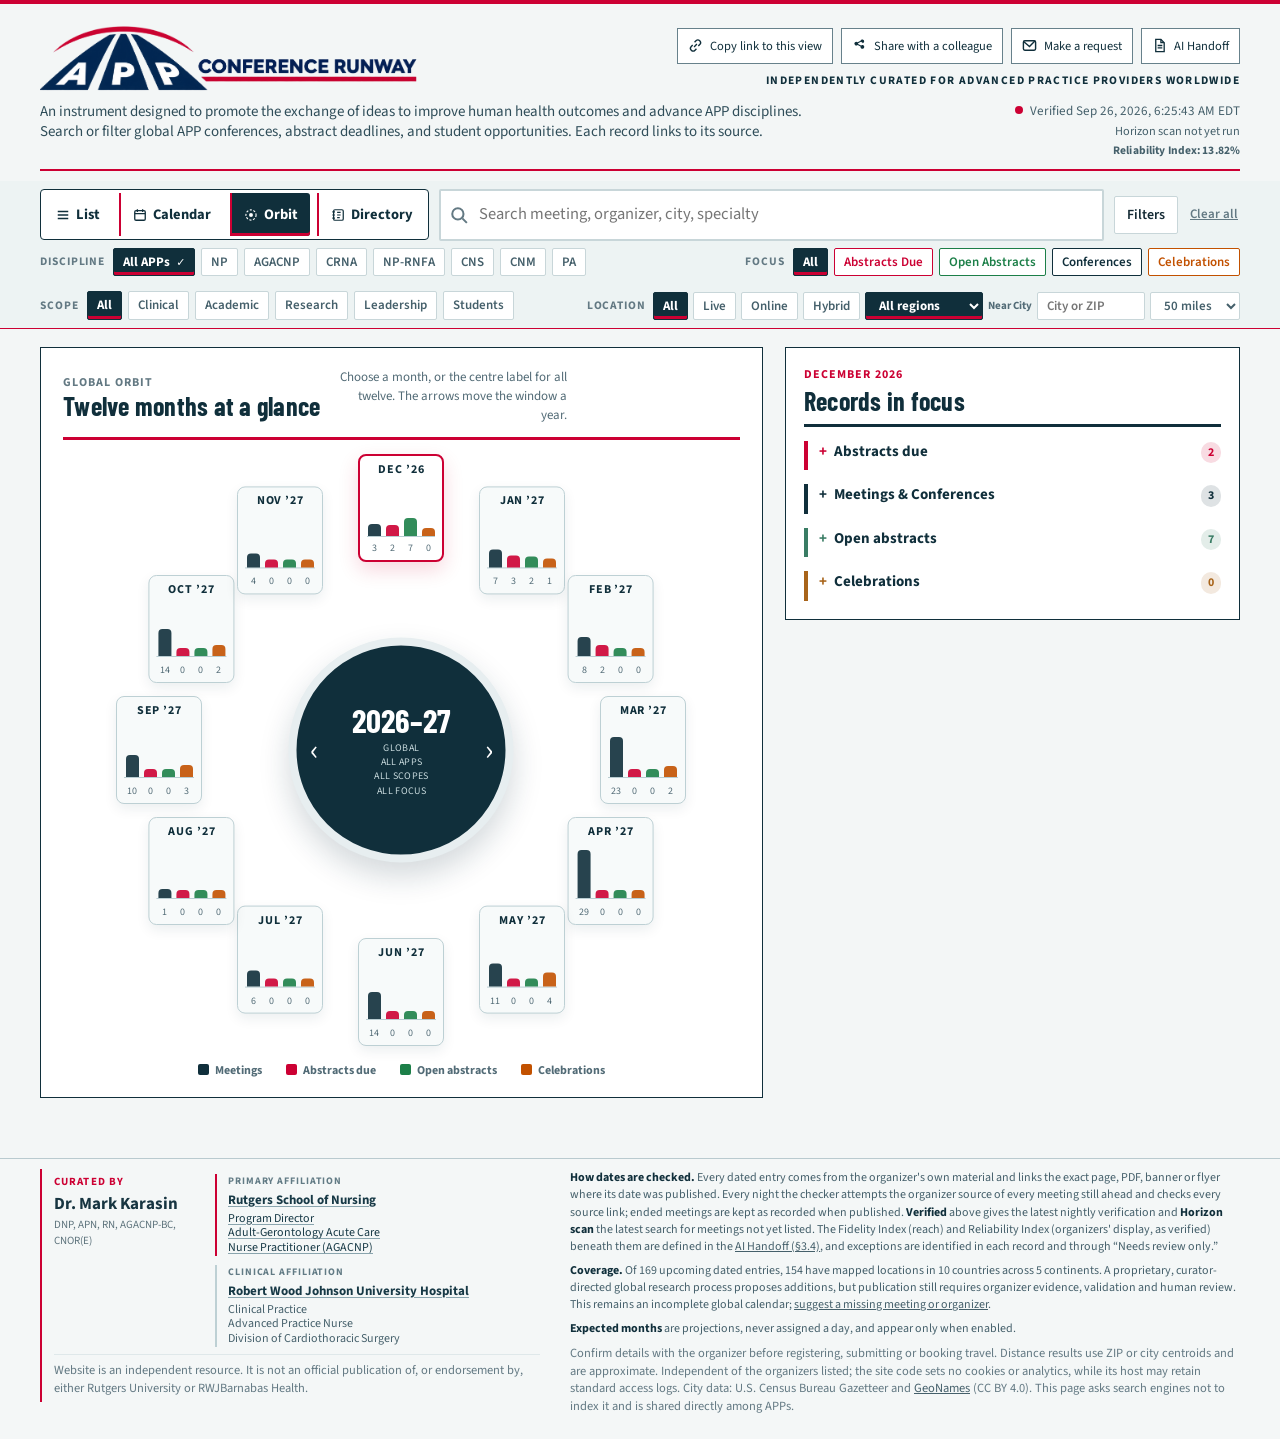
==== commit 708ee009: "Indices redefined; Verified and Horizon scan stamps; rights; AI Handoff per curator feedback Indices" ====
--- a/site/index.html
+++ b/site/index.html
@@ -17,7 +17,7 @@
 <link rel="icon" href="favicon-app-v2-32.png?v=661bd95e" type="image/png" sizes="32x32">
 <link rel="apple-touch-icon" href="apple-touch-icon-app-v2.png?v=ff46de7a" sizes="180x180">
 <link rel="mask-icon" href="safari-pinned-tab-app-v2.svg?v=1eb02501" color="#CC0033">
-<link rel="stylesheet" href="assets/app.css?v=20260925-1">
+<link rel="stylesheet" href="assets/app.css?v=20260926-1">
 </head>
 <body>
 <div class="layout-strip"><button type="button" class="layout-toggle" data-act="layout"></button></div>
@@ -79,7 +79,7 @@
       <p class="fine">Website is an independent resource. It is not an official publication of, or endorsement by, either Rutgers University or RWJBarnabas Health.</p>
     </section>
     <section class="method" aria-label="How dates are checked">
-      <p class="method-summary"><b>How dates are checked.</b> Every dated entry comes from the organizer's own material and links the exact page, PDF, banner or flyer where its date was published. Organizer pages for meetings still ahead are attempted nightly, and ended meetings are kept as recorded when published; the timestamp above records the latest automated check, the Fidelity and Reliability indices beneath it are defined in the <a href="ai-handoff.html#34-nightly-verification-and-admission-pipeline" target="_blank" rel="noopener">AI Handoff (§3.4)</a>, and exceptions are identified in each record and through “Needs review only.”</p>
+      <p class="method-summary"><b>How dates are checked.</b> Every dated entry comes from the organizer's own material and links the exact page, PDF, banner or flyer where its date was published. Every night the checker attempts the organizer source of every meeting still ahead and checks every source link; ended meetings are kept as recorded when published. <b>Verified</b> above gives the latest nightly verification and <b>Horizon scan</b> the latest search for meetings not yet listed. The Fidelity Index (reach) and Reliability Index (organizers' display, as verified) beneath them are defined in the <a href="ai-handoff.html#34-fidelity-and-reliability" target="_blank" rel="noopener">AI Handoff (§3.4)</a>, and exceptions are identified in each record and through “Needs review only.”</p>
       <p class="method-summary"><b>Coverage.</b> <span id="coverageCount">International coverage is being expanded.</span> A proprietary, curator-directed global research process proposes additions, but publication still requires organizer evidence, validation and human review. This remains an incomplete global calendar; <a data-request href="#">suggest a missing meeting or organizer</a>.</p>
       <p class="method-summary"><b>Expected months</b> are projections, never assigned a day, and appear only when enabled.</p>
       <p class="fine">Confirm details with the organizer before registering, submitting or booking travel. Distance results use ZIP or city centroids and are approximate. Independent of the organizers listed; the site code sets no cookies or analytics, while its host may retain standard access logs. City data: U.S. Census Bureau Gazetteer and <a href="https://www.geonames.org/" rel="noopener noreferrer" target="_blank">GeoNames</a> (CC BY 4.0). This page asks search engines not to index it and is shared directly among APPs.</p>
@@ -90,6 +90,6 @@
 <dialog id="dlg" aria-label="Meeting details"></dialog>
 <script src="assets/config.js?v=20260924-8"></script>
 <script src="assets/footer.js?v=20260924-8"></script>
-<script src="assets/app.js?v=20260926-2"></script>
+<script src="assets/app.js?v=20260926-3"></script>
 </body>
 </html>
--- a/site/assets/app.css
+++ b/site/assets/app.css
@@ -962,8 +962,8 @@
 
 /* ===== header stamp and list-card badges ===== */
 
-/* Status dot: the run's health, not decoration. Green = the last check landed and fidelity holds;
-   amber = fidelity below 95%; red = the last scheduled check did not complete. */
+/* Status dot: freshness only. Green = a nightly verification finished within 36 hours; red = none has.
+   (.warn is no longer set; kept so a cached page still styles.) */
 .mast .updated span::before{display:none!important}
 .mast .updated .stat{display:inline-block!important;width:8px;height:8px;border-radius:50%;
   margin-right:7px;vertical-align:1px;background:#1C7F48}
@@ -974,6 +974,7 @@
 .mast .ledeRow{align-items:start}
 .mast .updated{align-self:start;padding-top:0;row-gap:2px}
 .mast .updated .stamp-line{display:block}
+.mast .updated .scan-line{font-size:.94em}
 .mast .updated .fidline{display:block;font-size:11.5px;font-weight:700;letter-spacing:.01em;
   color:#45606B;font-variant-numeric:tabular-nums}
 .mast .updated .fidline .idx{white-space:nowrap}
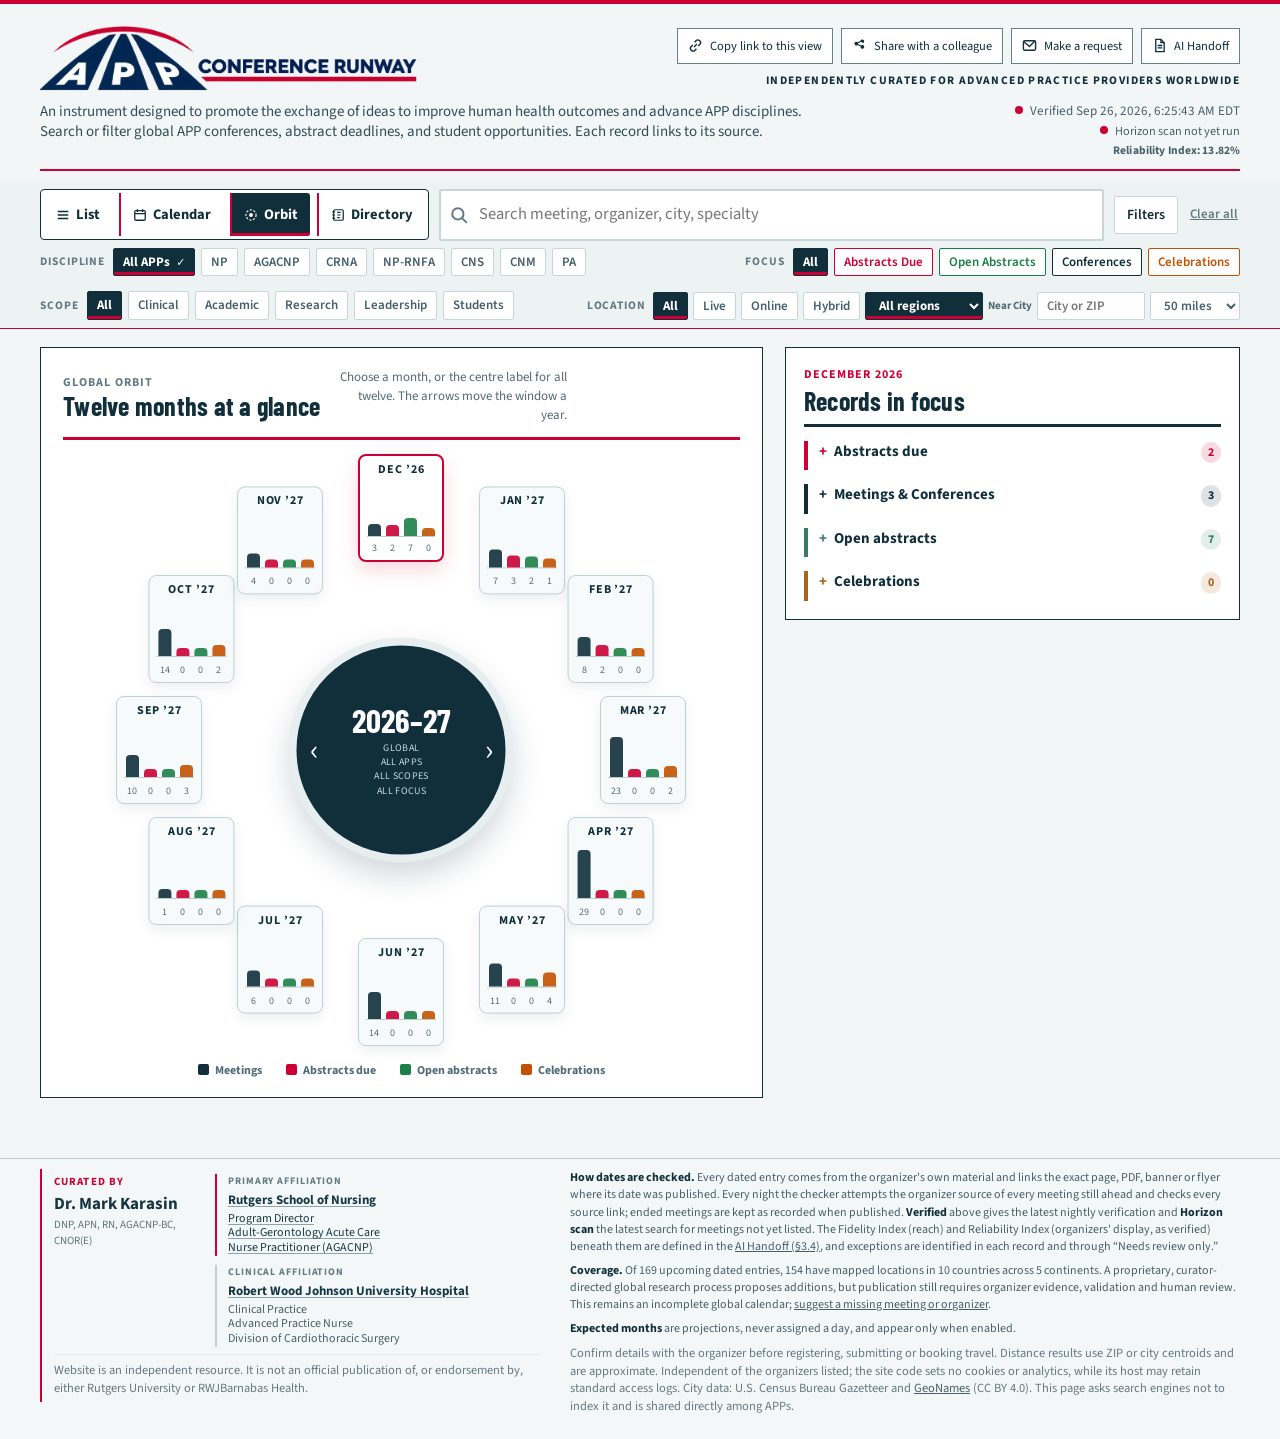
==== commit 3541e39e: "Horizon scan: a timestamp and its own green, yellow or red dot - The Horizon scan stamp shows when t" ====
--- a/site/index.html
+++ b/site/index.html
@@ -17,7 +17,7 @@
 <link rel="icon" href="favicon-app-v2-32.png?v=661bd95e" type="image/png" sizes="32x32">
 <link rel="apple-touch-icon" href="apple-touch-icon-app-v2.png?v=ff46de7a" sizes="180x180">
 <link rel="mask-icon" href="safari-pinned-tab-app-v2.svg?v=1eb02501" color="#CC0033">
-<link rel="stylesheet" href="assets/app.css?v=20260926-1">
+<link rel="stylesheet" href="assets/app.css?v=20260926-2">
 </head>
 <body>
 <div class="layout-strip"><button type="button" class="layout-toggle" data-act="layout"></button></div>
@@ -90,6 +90,6 @@
 <dialog id="dlg" aria-label="Meeting details"></dialog>
 <script src="assets/config.js?v=20260924-8"></script>
 <script src="assets/footer.js?v=20260924-8"></script>
-<script src="assets/app.js?v=20260926-3"></script>
+<script src="assets/app.js?v=20260926-4"></script>
 </body>
 </html>
--- a/site/assets/app.css
+++ b/site/assets/app.css
@@ -962,13 +962,14 @@
 
 /* ===== header stamp and list-card badges ===== */
 
-/* Status dot: freshness only. Green = a nightly verification finished within 36 hours; red = none has.
-   (.warn is no longer set; kept so a cached page still styles.) */
+/* Status dots: freshness only. Verified: green = a nightly verification recorded within 36 hours; red = none.
+   Horizon scan: green = a scan within 8 days; yellow = 8 to 14 days (a weekly scan overdue); red = none in 14 days.
+   Yellow carries a dark ring so the dot keeps 3:1 contrast on the light header. */
 .mast .updated span::before{display:none!important}
 .mast .updated .stat{display:inline-block!important;width:8px;height:8px;border-radius:50%;
   margin-right:7px;vertical-align:1px;background:#1C7F48}
 .mast .updated .stat.ok{background:#1C7F48}
-.mast .updated .stat.warn{background:#C25100}
+.mast .updated .stat.warn{background:#F2C200;box-shadow:inset 0 0 0 1px #8C6D00}
 .mast .updated .stat.bad{background:#CC0033}
 /* The stamp sits level with the first line of the lede, with the Fidelity and Reliability indices beneath it. */
 .mast .ledeRow{align-items:start}
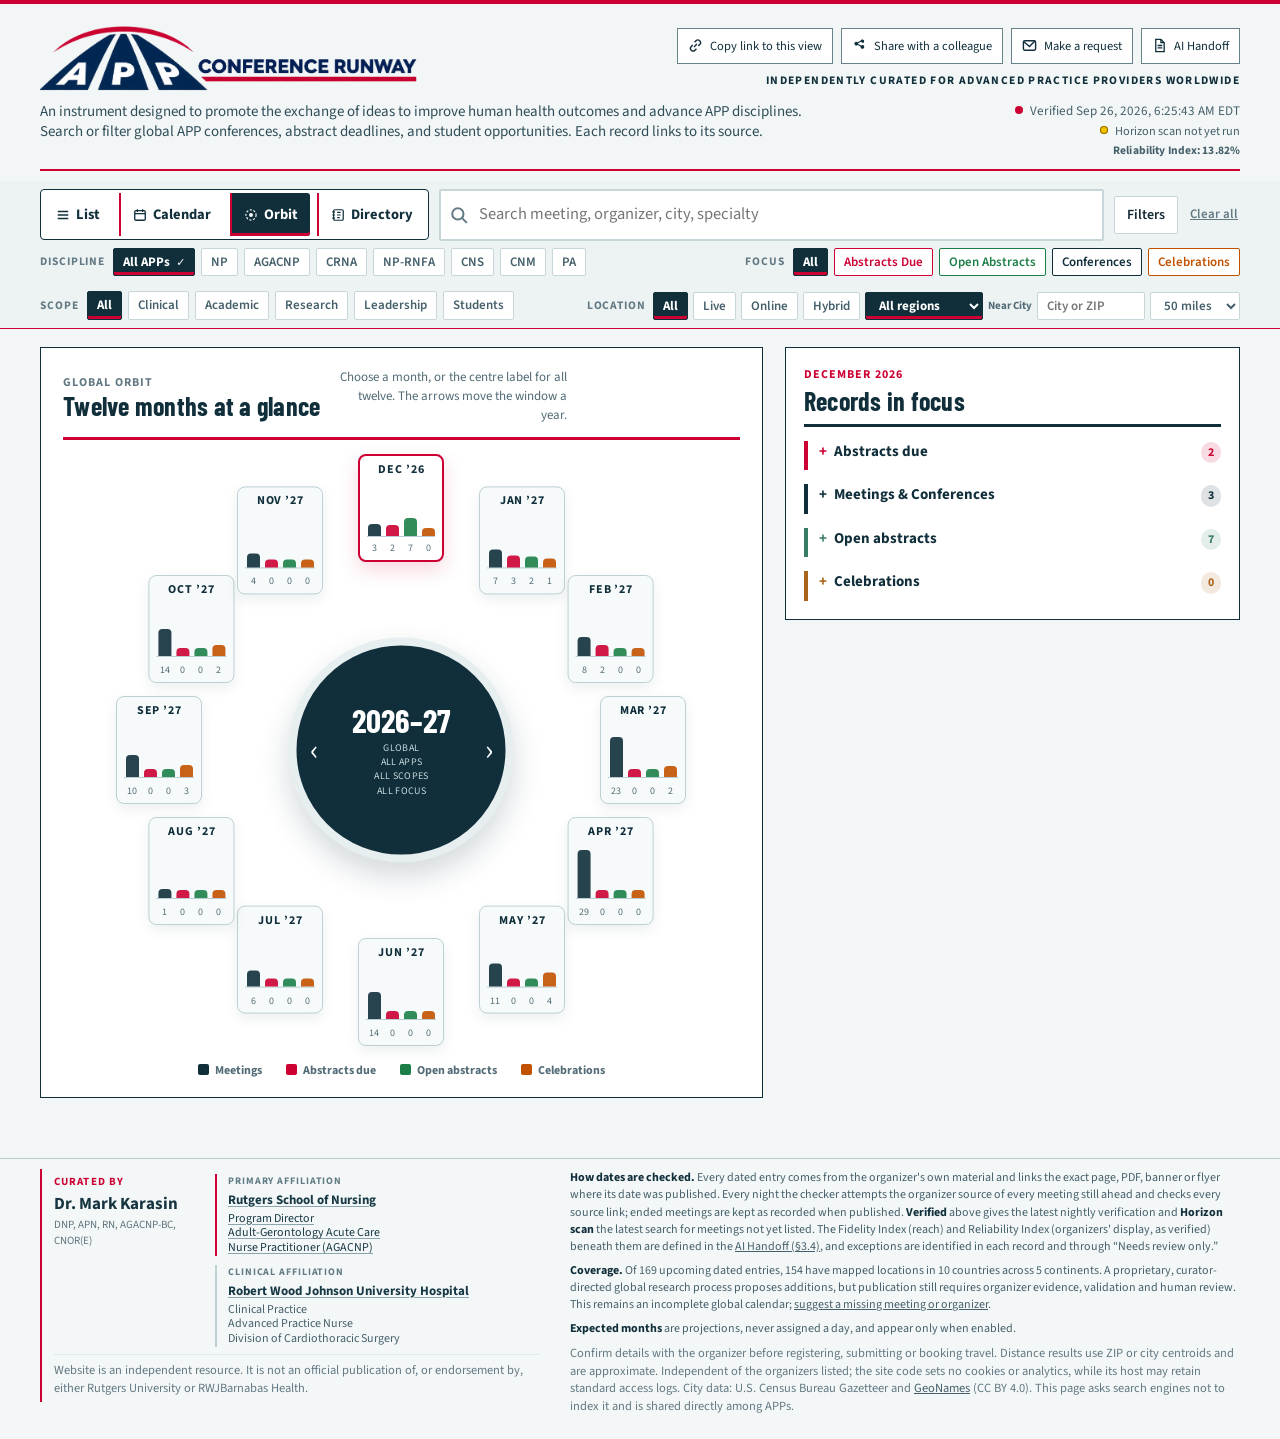
==== commit 6ef018ec: "Horizon scan dot reports reconciliation, not age: green or yellow Curator, 2026-09-26: the dot shows" ====
--- a/site/index.html
+++ b/site/index.html
@@ -17,7 +17,7 @@
 <link rel="icon" href="favicon-app-v2-32.png?v=661bd95e" type="image/png" sizes="32x32">
 <link rel="apple-touch-icon" href="apple-touch-icon-app-v2.png?v=ff46de7a" sizes="180x180">
 <link rel="mask-icon" href="safari-pinned-tab-app-v2.svg?v=1eb02501" color="#CC0033">
-<link rel="stylesheet" href="assets/app.css?v=20260926-2">
+<link rel="stylesheet" href="assets/app.css?v=20260926-3">
 </head>
 <body>
 <div class="layout-strip"><button type="button" class="layout-toggle" data-act="layout"></button></div>
@@ -90,6 +90,6 @@
 <dialog id="dlg" aria-label="Meeting details"></dialog>
 <script src="assets/config.js?v=20260924-8"></script>
 <script src="assets/footer.js?v=20260924-8"></script>
-<script src="assets/app.js?v=20260926-4"></script>
+<script src="assets/app.js?v=20260926-5"></script>
 </body>
 </html>
--- a/site/assets/app.css
+++ b/site/assets/app.css
@@ -962,8 +962,8 @@
 
 /* ===== header stamp and list-card badges ===== */
 
-/* Status dots: freshness only. Verified: green = a nightly verification recorded within 36 hours; red = none.
-   Horizon scan: green = a scan within 8 days; yellow = 8 to 14 days (a weekly scan overdue); red = none in 14 days.
+/* Status dots. Verified: green = a nightly verification recorded within 36 hours; red = none.
+   Horizon scan: green = everything the latest scan found is reconciled; yellow = something is still to reconcile.
    Yellow carries a dark ring so the dot keeps 3:1 contrast on the light header. */
 .mast .updated span::before{display:none!important}
 .mast .updated .stat{display:inline-block!important;width:8px;height:8px;border-radius:50%;
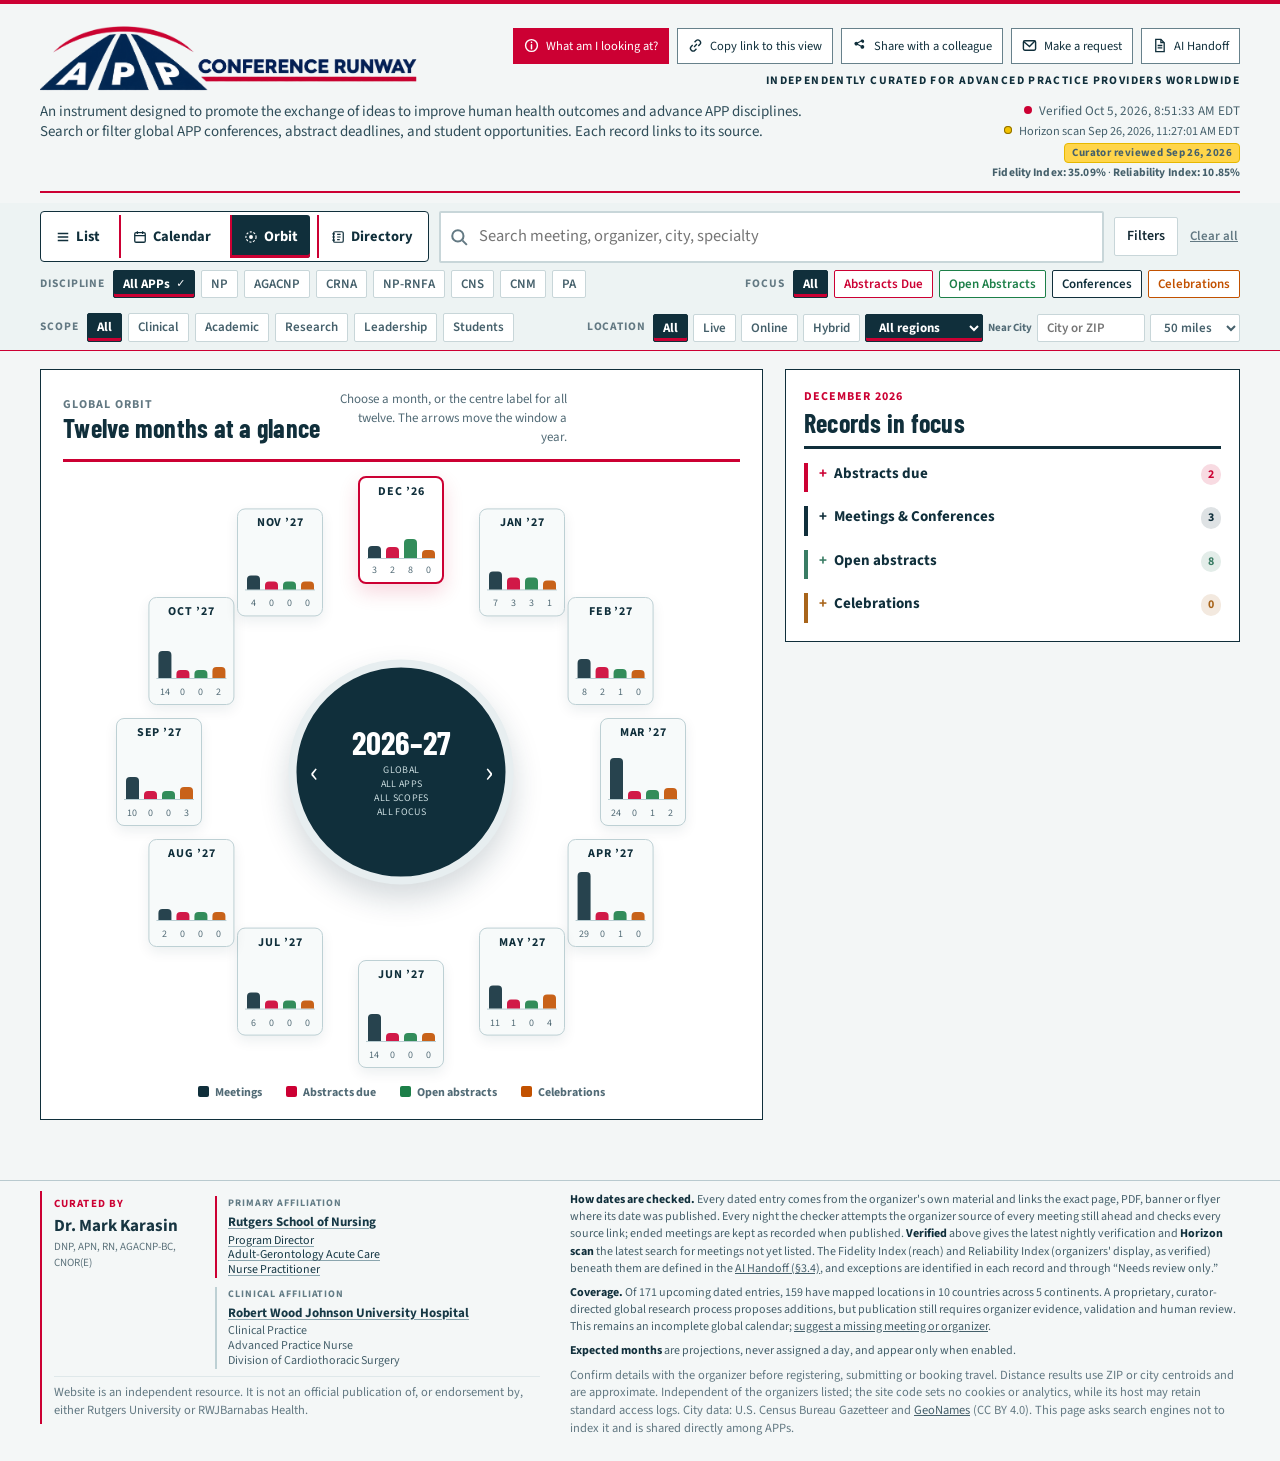
==== commit db4115d2: "Orientation dialog, curator-review badge, footer title (curator's instruction 2026-10-06) - Header: " ====
--- a/site/index.html
+++ b/site/index.html
@@ -17,7 +17,7 @@
 <link rel="icon" href="favicon-app-v2-32.png?v=661bd95e" type="image/png" sizes="32x32">
 <link rel="apple-touch-icon" href="apple-touch-icon-app-v2.png?v=ff46de7a" sizes="180x180">
 <link rel="mask-icon" href="safari-pinned-tab-app-v2.svg?v=1eb02501" color="#CC0033">
-<link rel="stylesheet" href="assets/app.css?v=20260926-3">
+<link rel="stylesheet" href="assets/app.css?v=20261006-1">
 </head>
 <body>
 <div class="layout-strip"><button type="button" class="layout-toggle" data-act="layout"></button></div>
@@ -26,6 +26,7 @@
   <div class="titlerow">
     <h1 class="brand-heading"><a class="home brand-link" href="./" title="Back to the landing page"><img class="brand-logo" src="assets/app-conference-runway-logo.png" width="1870" height="355" alt="APP Conference Runway" decoding="async" fetchpriority="high"></a></h1>
     <div class="headactions">
+      <button type="button" class="hbtn hbtn-about" data-about-open aria-haspopup="dialog" aria-controls="about" title="A one-minute orientation: what this site is, how to move through it, and how to read a record"><svg viewBox="0 0 16 16" aria-hidden="true"><circle cx="8" cy="8" r="6.3" fill="none" stroke="currentColor" stroke-width="1.5"/><path d="M8 7.2v4.3M8 4.6v.2" fill="none" stroke="currentColor" stroke-width="1.6" stroke-linecap="round"/></svg>What am I looking at?</button>
       <button class="hbtn" data-act="copyview" title="Copy a link to exactly what you're looking at now"><svg viewBox="0 0 16 16" aria-hidden="true"><path d="M6.5 9.5l3-3M7 4.5l1.5-1.5a2.8 2.8 0 014 4L11 8.5M9 11.5L7.5 13a2.8 2.8 0 01-4-4L5 7.5" fill="none" stroke="currentColor" stroke-width="1.5"/></svg><span class="hb-long">Copy link to this view</span><span class="hb-short">Copy link</span></button>
       <button class="hbtn" data-act="share" title="Copy a short note and the link, ready to send to a colleague"><svg viewBox="0 0 16 16" aria-hidden="true"><path d="M11 5.5a2 2 0 10-1.9-2.6L6 4.6a2 2 0 100 2.8l3.1 1.7a2 2 0 10.5-1L6.5 6.4a2 2 0 000-.8l3.1-1.7c.36.4.87.6 1.4.6z" fill="currentColor"/></svg><span class="hb-long">Share with a colleague</span><span class="hb-short">Share</span></button>
       <a class="hbtn" data-request href="#"><svg viewBox="0 0 16 16" aria-hidden="true"><rect x="1.5" y="3" width="13" height="10" rx="1.5" fill="none" stroke="currentColor" stroke-width="1.5"/><path d="M2 4l6 5 6-6" fill="none" stroke="currentColor" stroke-width="1.5"/></svg><span class="hb-long">Make a request</span><span class="hb-short">Request</span></a>
@@ -88,8 +89,27 @@
 </footer>
 
 <dialog id="dlg" aria-label="Meeting details"></dialog>
-<script src="assets/config.js?v=20260924-8"></script>
+<dialog id="about" aria-labelledby="aboutTitle">
+  <div class="dlg about-dlg">
+    <button type="button" class="x" data-about-close aria-label="Close">×</button>
+    <header><h3 id="aboutTitle">What am I looking at?</h3></header>
+    <div class="about-body">
+      <h4>What this is</h4>
+      <p>A source-traced calendar of conferences, abstract deadlines, student and DNP project venues, and celebration weeks for advanced practice providers: NPs, PAs, CRNAs, CNSs and CNMs. Every upcoming dated entry links to the organizer's own material and quotes the wording its date came from. It is global in scope and incomplete by design; its reach is measured, not assumed.</p>
+      <h4>How to move</h4>
+      <p>Four views of the same filtered records: <b>Orbit</b> (the landing view: twelve months with the count of each record type; the arrows move a year), <b>List</b> (upcoming records by month), <b>Calendar</b> (a month grid) and <b>Directory</b> (every recurring series with its history). Narrow with <b>Discipline</b>, <b>Focus</b> (one record type at a time), <b>Scope</b>, <b>Location</b> (Near City takes a ZIP code or a place such as "Portland ME") and search. Every view is a shareable link: <b>Copy link to this view</b>.</p>
+      <h4>Reading a record</h4>
+      <p>Color is the record type: meeting, abstract call or celebration. Badges are disciplines. Each record carries its source link and the organizer's quoted wording. A record that passed its nightly check carries no label; otherwise it says <b>Save the date</b>, <b>Set by rule</b>, <b>Recorded when published</b>, <b>Expected month</b>, or <b>Needs review</b> / <b>Not re-checked</b>. The <b>Needs review only</b> switch lists the last two.</p>
+      <h4>The header stamps</h4>
+      <p><b>Verified</b> is the latest nightly check against the organizers' pages (green; red after 36 hours). <b>Horizon scan</b> is the latest search for meetings not yet listed. <b>Curator reviewed</b> is the last supervised manual reconciliation by the curator; the other two are automated. The <b>Fidelity</b> and <b>Reliability</b> indices beneath them are defined in the <a href="ai-handoff.html#34-fidelity-and-reliability" target="_blank" rel="noopener">AI Handoff (§3.4)</a>.</p>
+      <h4>Before you act</h4>
+      <p>Confirm details with the organizer before registering, submitting or booking travel. Missing a meeting? <a data-request href="#">Make a request</a>. How the site was built, and how to check or challenge it: the <a href="ai-handoff.html" target="_blank" rel="noopener">AI Handoff</a>.</p>
+    </div>
+  </div>
+</dialog>
+<script src="assets/config.js?v=20261006-1"></script>
 <script src="assets/footer.js?v=20260924-8"></script>
-<script src="assets/app.js?v=20260926-5"></script>
+<script src="assets/about.js?v=20261006-1"></script>
+<script src="assets/app.js?v=20261006-1"></script>
 </body>
 </html>
--- a/site/assets/app.css
+++ b/site/assets/app.css
@@ -1122,3 +1122,14 @@
 .geoquick .nearmsg.warn{color:#9A4200;font-weight:700}
 /* F11: open calls with no published due date, listed above the Calendar's month grid. */
 .undatedrow{margin-top:6px}
+
+/* ---- 2026-10-06: orientation button, orientation dialog, curator-review badge (curator's instruction) ---- */
+.headactions .hbtn-about,.mast .headactions .hbtn-about{background:#CC0033!important;border-color:#CC0033!important;color:#fff!important}
+.headactions .hbtn-about:hover,.headactions .hbtn-about:focus-visible,.mast .headactions .hbtn-about:hover,.mast .headactions .hbtn-about:focus-visible{background:#A8002A!important;border-color:#A8002A!important;color:#fff!important}
+.about-dlg{max-width:680px}
+.about-body{display:grid;gap:8px;font-size:14.5px;line-height:1.55}
+.about-body h4{margin:6px 0 0;font-size:11.5px;letter-spacing:.09em;text-transform:uppercase;color:#CC0033}
+.about-body p{margin:0}
+.about-body a{color:inherit}
+.cur-badge{display:inline-block;font-size:11px;font-weight:700;letter-spacing:.04em;color:#3B2F00;background:#FFD54A;border:1px solid #E6B800;border-radius:4px;padding:1px 7px;cursor:help;white-space:nowrap}
+.mast .updated .cur-line::before,.mast .updated .cur-badge::before{display:none!important}
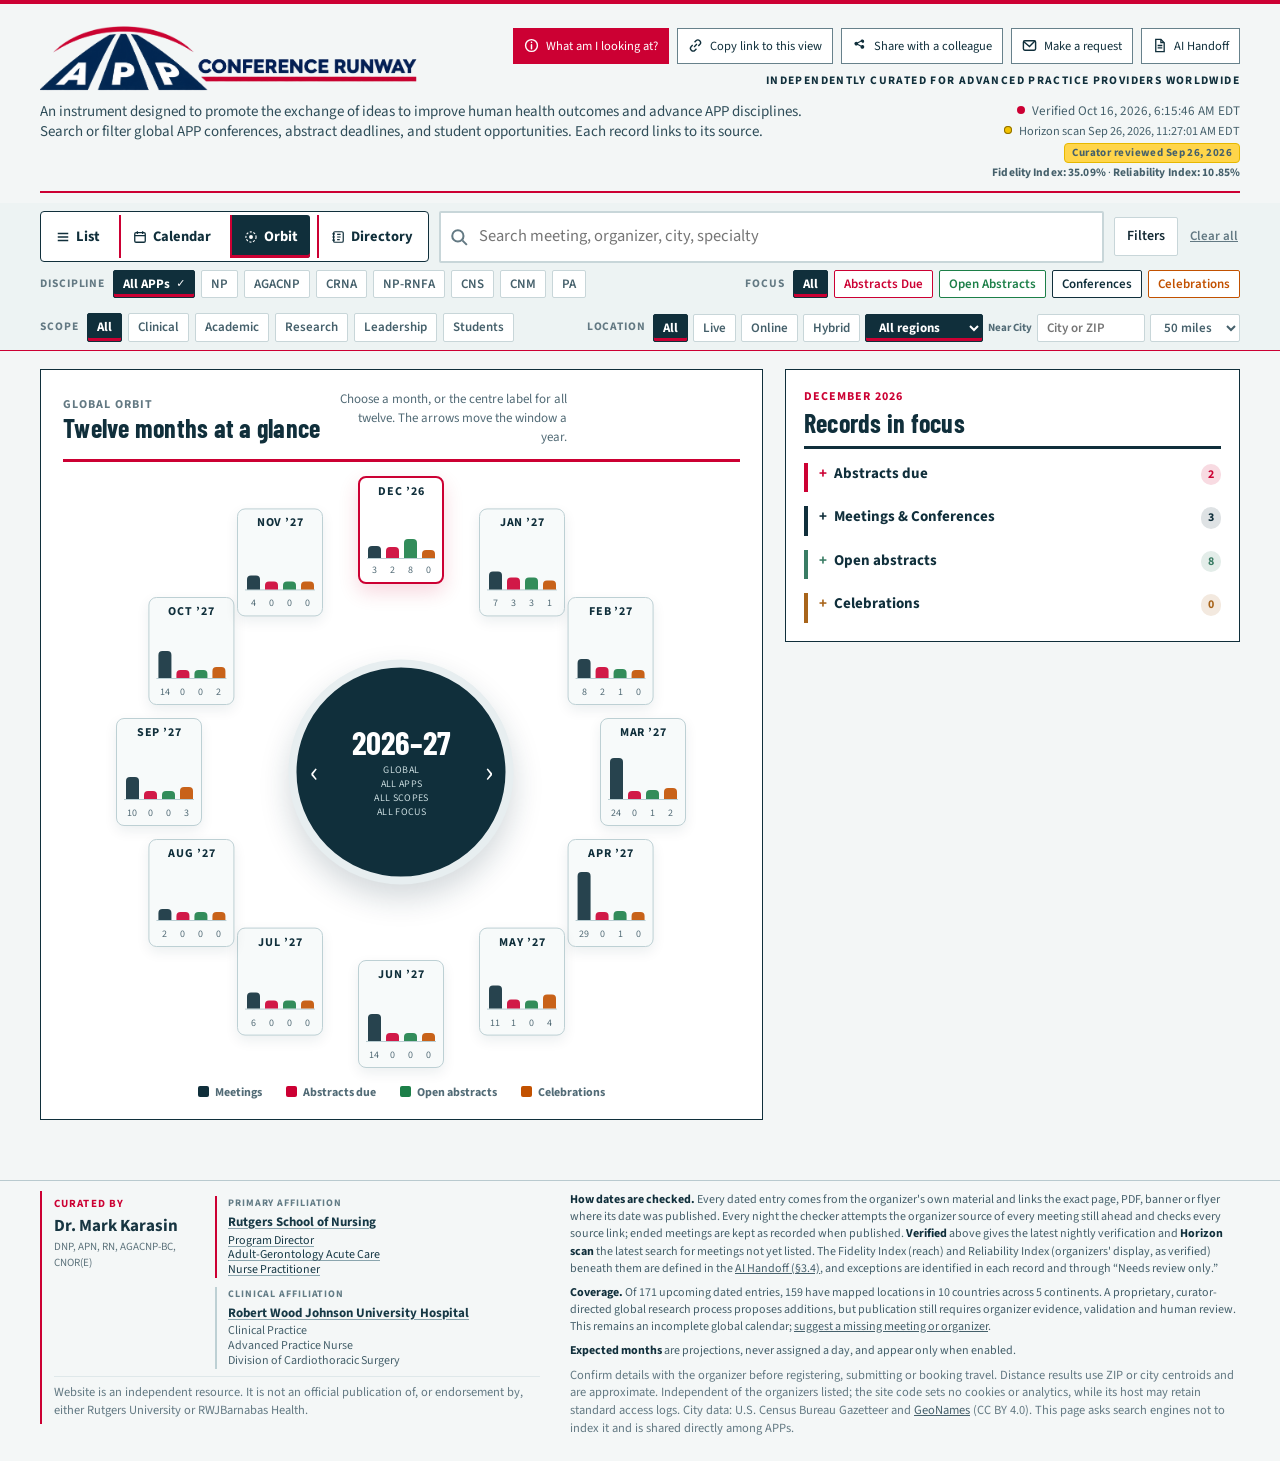
==== commit 526bc806: "Unpack APP Conference Runway" ====
--- a/site/index.html
+++ b/site/index.html
@@ -7,7 +7,8 @@
 <meta http-equiv="Content-Security-Policy" content="default-src 'self'; script-src 'self'; style-src 'self' 'unsafe-inline'; font-src 'self'; img-src 'self' data:; connect-src 'self'; manifest-src 'self'; base-uri 'none'; form-action 'none'; object-src 'none'; upgrade-insecure-requests">
 <meta name="referrer" content="strict-origin-when-cross-origin">
 <meta name="color-scheme" content="light">
-<meta name="robots" content="noindex, nofollow, noarchive"><!-- the Runway is circulated among APPs, not listed in search engines -->
+<meta name="robots" content="index, follow">
+<link rel="canonical" href="https://appconferencerunway.org/">
 <title>APP Conference Runway</title>
 <meta name="description" content="Conferences, symposiums, abstract deadlines, student and DNP project opportunities, and celebration weeks for advanced practice providers, with organizer sources.">
 <meta name="theme-color" content="#102F3B">
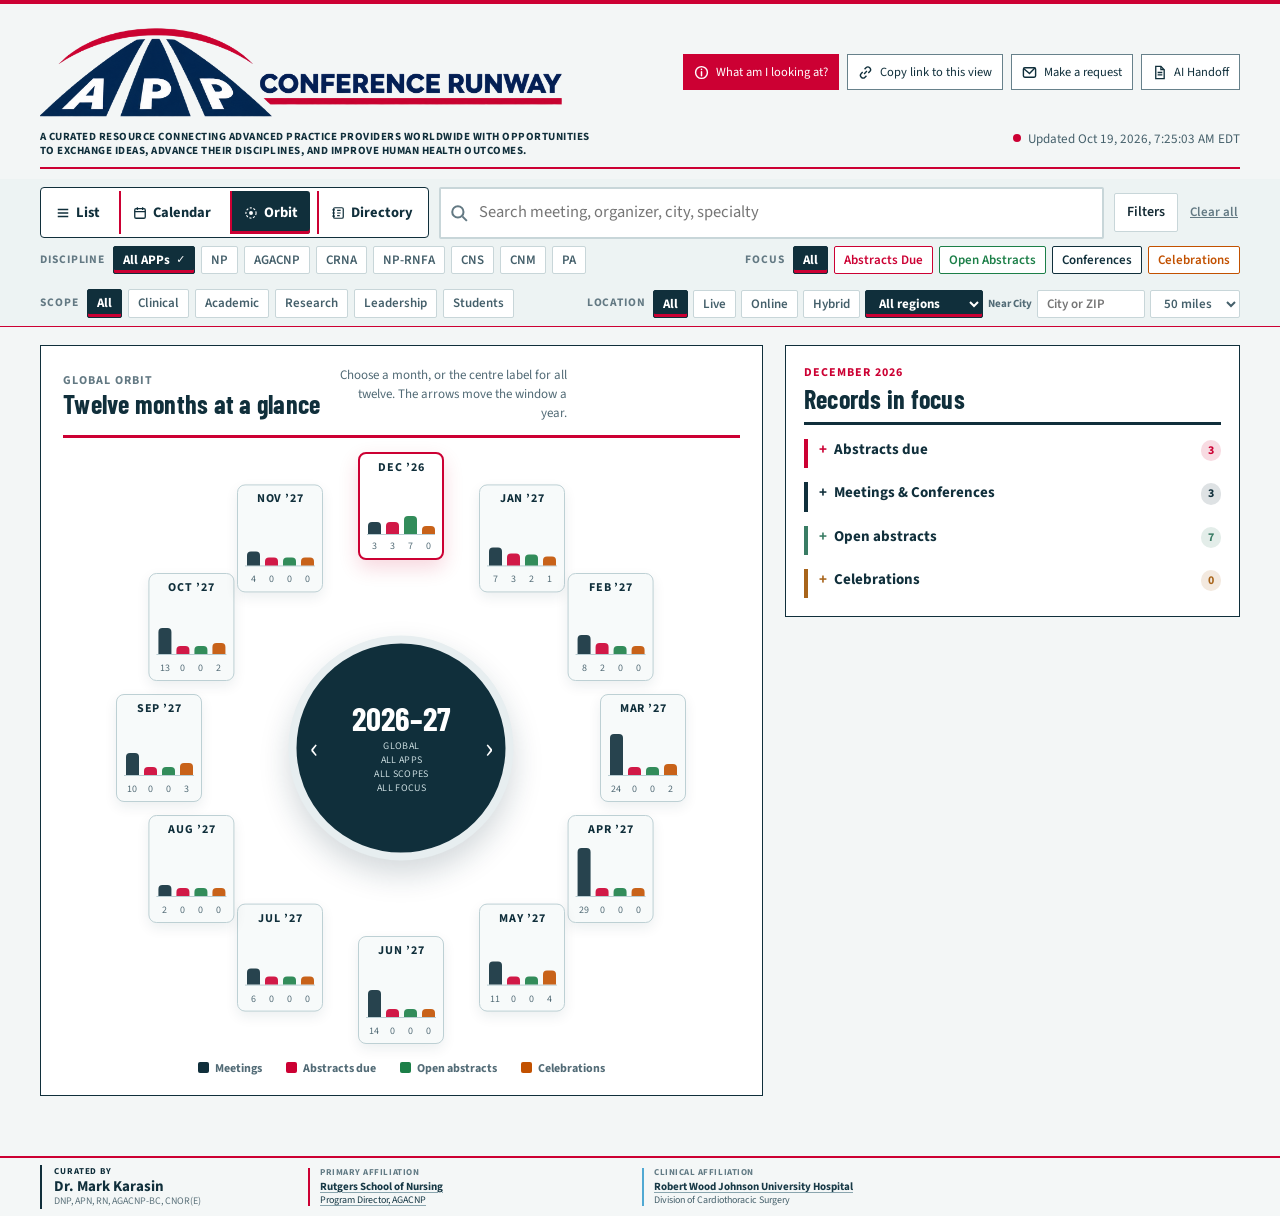
==== commit 43272bef: "One source, one site: domain publishes from the repository build - site/ now carries the live Oct 17" ====
--- a/site/index.html
+++ b/site/index.html
@@ -4,13 +4,18 @@
 <meta charset="utf-8">
 <meta name="viewport" content="width=device-width,initial-scale=1,viewport-fit=cover">
 <script src="assets/layout.js?v=20260924-3"></script>
-<meta http-equiv="Content-Security-Policy" content="default-src 'self'; script-src 'self'; style-src 'self' 'unsafe-inline'; font-src 'self'; img-src 'self' data:; connect-src 'self'; manifest-src 'self'; base-uri 'none'; form-action 'none'; object-src 'none'; upgrade-insecure-requests">
+<meta http-equiv="Content-Security-Policy" content="default-src 'self'; script-src 'self' https://static.cloudflareinsights.com; style-src 'self' 'unsafe-inline'; font-src 'self'; img-src 'self' data:; connect-src 'self'; manifest-src 'self'; base-uri 'none'; form-action 'none'; object-src 'none'; upgrade-insecure-requests">
 <meta name="referrer" content="strict-origin-when-cross-origin">
 <meta name="color-scheme" content="light">
 <meta name="robots" content="index, follow">
+<meta name="google-site-verification" content="gQs4OPB35wVK8D6hh4Ct20EQiZF5WhLnuzXV-CKmjs4" />
 <link rel="canonical" href="https://appconferencerunway.org/">
 <title>APP Conference Runway</title>
-<meta name="description" content="Conferences, symposiums, abstract deadlines, student and DNP project opportunities, and celebration weeks for advanced practice providers, with organizer sources.">
+<meta property="og:title" content="APP Conference Runway">
+<meta property="og:description" content="Conferences, abstract deadlines, student and DNP venues for advanced practice providers, traced to the organizer and re-read by machine, with the price of attendance and door-to-door planning.">
+<meta property="og:url" content="https://appconferencerunway.org/">
+<meta property="og:type" content="website">
+<meta name="description" content="Conferences, symposiums, abstract deadlines, student and DNP project opportunities, and celebration weeks for advanced practice providers, with organizer sources, the price of attendance and door-to-door planning.">
 <meta name="theme-color" content="#102F3B">
 <link rel="manifest" href="manifest.webmanifest?v=86ee656e">
 <link rel="icon" href="favicon-app-v2.ico?v=77b6ea4e" sizes="any">
@@ -18,7 +23,7 @@
 <link rel="icon" href="favicon-app-v2-32.png?v=661bd95e" type="image/png" sizes="32x32">
 <link rel="apple-touch-icon" href="apple-touch-icon-app-v2.png?v=ff46de7a" sizes="180x180">
 <link rel="mask-icon" href="safari-pinned-tab-app-v2.svg?v=1eb02501" color="#CC0033">
-<link rel="stylesheet" href="assets/app.css?v=20261006-1">
+<link rel="stylesheet" href="assets/app.css?v=20261019-1">
 </head>
 <body>
 <div class="layout-strip"><button type="button" class="layout-toggle" data-act="layout"></button></div>
@@ -29,18 +34,17 @@
     <div class="headactions">
       <button type="button" class="hbtn hbtn-about" data-about-open aria-haspopup="dialog" aria-controls="about" title="A one-minute orientation: what this site is, how to move through it, and how to read a record"><svg viewBox="0 0 16 16" aria-hidden="true"><circle cx="8" cy="8" r="6.3" fill="none" stroke="currentColor" stroke-width="1.5"/><path d="M8 7.2v4.3M8 4.6v.2" fill="none" stroke="currentColor" stroke-width="1.6" stroke-linecap="round"/></svg>What am I looking at?</button>
       <button class="hbtn" data-act="copyview" title="Copy a link to exactly what you're looking at now"><svg viewBox="0 0 16 16" aria-hidden="true"><path d="M6.5 9.5l3-3M7 4.5l1.5-1.5a2.8 2.8 0 014 4L11 8.5M9 11.5L7.5 13a2.8 2.8 0 01-4-4L5 7.5" fill="none" stroke="currentColor" stroke-width="1.5"/></svg><span class="hb-long">Copy link to this view</span><span class="hb-short">Copy link</span></button>
-      <button class="hbtn" data-act="share" title="Copy a short note and the link, ready to send to a colleague"><svg viewBox="0 0 16 16" aria-hidden="true"><path d="M11 5.5a2 2 0 10-1.9-2.6L6 4.6a2 2 0 100 2.8l3.1 1.7a2 2 0 10.5-1L6.5 6.4a2 2 0 000-.8l3.1-1.7c.36.4.87.6 1.4.6z" fill="currentColor"/></svg><span class="hb-long">Share with a colleague</span><span class="hb-short">Share</span></button>
       <a class="hbtn" data-request href="#"><svg viewBox="0 0 16 16" aria-hidden="true"><rect x="1.5" y="3" width="13" height="10" rx="1.5" fill="none" stroke="currentColor" stroke-width="1.5"/><path d="M2 4l6 5 6-6" fill="none" stroke="currentColor" stroke-width="1.5"/></svg><span class="hb-long">Make a request</span><span class="hb-short">Request</span></a>
-      <a class="hbtn" href="ai-handoff.html" target="_blank" rel="noopener" title="How this site was built, where its data comes from, and how to reproduce or challenge it"><svg viewBox="0 0 16 16" aria-hidden="true"><path d="M4 1.5h5.5L13 5v9.5H4z" fill="none" stroke="currentColor" stroke-width="1.4"/><path d="M9.5 1.5V5H13M6 8h5M6 10.5h5" fill="none" stroke="currentColor" stroke-width="1.4"/></svg>AI Handoff</a>
-      <p class="eyebrow">Independently curated for advanced practice providers worldwide</p>
+      <a class="hbtn" href="ai-handoff.html" target="_blank" rel="noopener" title="How this site works, where its data comes from, how confidence and the indices are calculated, and how to challenge a record"><svg viewBox="0 0 16 16" aria-hidden="true"><path d="M4 1.5h5.5L13 5v9.5H4z" fill="none" stroke="currentColor" stroke-width="1.4"/><path d="M9.5 1.5V5H13M6 8h5M6 10.5h5" fill="none" stroke="currentColor" stroke-width="1.4"/></svg>AI Handoff</a>
       <p class="reqcap">Missing a meeting, or need something that would help you be your best? Email <a data-request href="#" data-request-address></a>.</p>
     </div>
   </div>
   <div class="ledeRow">
-    <p class="lede">An instrument designed to promote the exchange of ideas to improve human health outcomes and advance APP disciplines. <br class="lede-break">Search or filter global APP conferences, abstract deadlines, and student opportunities. Each record links to its source.</p>
-    <time class="updated header-updated" id="updated"></time>
+    <p class="lede">A curated resource connecting advanced practice providers worldwide with opportunities to exchange ideas, advance their disciplines, and improve human health outcomes.</p>
+    <div class="updated header-updated" id="updated"></div>
   </div>
   <div class="strip" aria-hidden="true"></div>
+
   <section class="spotlight" id="spotlight" aria-label="Current APP recognition" hidden></section>
 </header>
 
@@ -74,18 +78,13 @@
   <div class="wrap foot">
     <section class="curator" aria-label="Curator">
       <p class="curated-line">Curated by</p>
-      <p class="who" id="curator"></p>
+      <p class="who"><a id="curator" href="https://appconferencerunway.org/" aria-label="Dr. Mark Karasin, APP Conference Runway"></a></p>
       <p class="credentials" id="credentials"></p>
       <ul class="roles" id="roles"></ul>
       <div class="partners" id="partners"></div>
-      <p class="fine">Website is an independent resource. It is not an official publication of, or endorsement by, either Rutgers University or RWJBarnabas Health.</p>
+
     </section>
-    <section class="method" aria-label="How dates are checked">
-      <p class="method-summary"><b>How dates are checked.</b> Every dated entry comes from the organizer's own material and links the exact page, PDF, banner or flyer where its date was published. Every night the checker attempts the organizer source of every meeting still ahead and checks every source link; ended meetings are kept as recorded when published. <b>Verified</b> above gives the latest nightly verification and <b>Horizon scan</b> the latest search for meetings not yet listed. The Fidelity Index (reach) and Reliability Index (organizers' display, as verified) beneath them are defined in the <a href="ai-handoff.html#34-fidelity-and-reliability" target="_blank" rel="noopener">AI Handoff (§3.4)</a>, and exceptions are identified in each record and through “Needs review only.”</p>
-      <p class="method-summary"><b>Coverage.</b> <span id="coverageCount">International coverage is being expanded.</span> A proprietary, curator-directed global research process proposes additions, but publication still requires organizer evidence, validation and human review. This remains an incomplete global calendar; <a data-request href="#">suggest a missing meeting or organizer</a>.</p>
-      <p class="method-summary"><b>Expected months</b> are projections, never assigned a day, and appear only when enabled.</p>
-      <p class="fine">Confirm details with the organizer before registering, submitting or booking travel. Distance results use ZIP or city centroids and are approximate. Independent of the organizers listed; the site code sets no cookies or analytics, while its host may retain standard access logs. City data: U.S. Census Bureau Gazetteer and <a href="https://www.geonames.org/" rel="noopener noreferrer" target="_blank">GeoNames</a> (CC BY 4.0). This page asks search engines not to index it and is shared directly among APPs.</p>
-    </section>
+
   </div>
 </footer>
 
@@ -98,19 +97,22 @@
       <h4>What this is</h4>
       <p>A source-traced calendar of conferences, abstract deadlines, student and DNP project venues, and celebration weeks for advanced practice providers: NPs, PAs, CRNAs, CNSs and CNMs. Every upcoming dated entry links to the organizer's own material and quotes the wording its date came from. It is global in scope and incomplete by design; its reach is measured, not assumed.</p>
       <h4>How to move</h4>
-      <p>Four views of the same filtered records: <b>Orbit</b> (the landing view: twelve months with the count of each record type; the arrows move a year), <b>List</b> (upcoming records by month), <b>Calendar</b> (a month grid) and <b>Directory</b> (every recurring series with its history). Narrow with <b>Discipline</b>, <b>Focus</b> (one record type at a time), <b>Scope</b>, <b>Location</b> (Near City takes a ZIP code or a place such as "Portland ME") and search. Every view is a shareable link: <b>Copy link to this view</b>.</p>
+      <p>Four views of the same filtered records: <b>Orbit</b> (the landing view: twelve months with the count of each record type; the arrows move a year), <b>List</b> (upcoming records by month), <b>Calendar</b> (a month grid) and <b>Directory</b> (every recurring series with its history). Narrow with <b>Discipline</b>, <b>Focus</b> (one record type at a time), <b>Scope</b>, <b>Location</b> (Near City takes a ZIP code or a place such as "Portland ME") and search. Every view is a shareable link: <b>Copy link</b>.</p>
       <h4>Reading a record</h4>
-      <p>Color is the record type: meeting, abstract call or celebration. Badges are disciplines. Each record carries its source link and the organizer's quoted wording. A record that passed its nightly check carries no label; otherwise it says <b>Save the date</b>, <b>Set by rule</b>, <b>Recorded when published</b>, <b>Expected month</b>, or <b>Needs review</b> / <b>Not re-checked</b>. The <b>Needs review only</b> switch lists the last two.</p>
+      <p>Color is the record type: meeting, abstract call or celebration. Badges are disciplines. Each record carries its source link and the organizer's quoted wording. A record that passed its nightly check carries no label; otherwise it says <b>Save the date</b>, <b>Set by rule</b>, <b>Recorded when published</b>, <b>Expected month</b> or <b>Not re-checked</b>.</p>
       <h4>The header stamps</h4>
-      <p><b>Verified</b> is the latest nightly check against the organizers' pages (green; red after 36 hours). <b>Horizon scan</b> is the latest search for meetings not yet listed. <b>Curator reviewed</b> is the last supervised manual reconciliation by the curator; the other two are automated. The <b>Fidelity</b> and <b>Reliability</b> indices beneath them are defined in the <a href="ai-handoff.html#34-fidelity-and-reliability" target="_blank" rel="noopener">AI Handoff (§3.4)</a>.</p>
+      <p><b>Updated</b> is when the nightly check last re-read the organizers' pages. The dot beside it is green when the latest daily update finished and published, amber while one is in progress, and red when an update is overdue.</p>
       <h4>Before you act</h4>
       <p>Confirm details with the organizer before registering, submitting or booking travel. Missing a meeting? <a data-request href="#">Make a request</a>. How the site was built, and how to check or challenge it: the <a href="ai-handoff.html" target="_blank" rel="noopener">AI Handoff</a>.</p>
     </div>
   </div>
 </dialog>
-<script src="assets/config.js?v=20261006-1"></script>
+<script src="assets/config.js?v=org-20261017-15"></script>
 <script src="assets/footer.js?v=20260924-8"></script>
-<script src="assets/about.js?v=20261006-1"></script>
-<script src="assets/app.js?v=20261006-1"></script>
+<script src="assets/daily-status.js?v=20261019-1"></script>
+<script src="assets/app.js?v=org-20261017-15"></script>
+<script src="assets/plan.js?v=org-20260926-3"></script>
+<script src="assets/header-layout.js?v=20261017-2"></script>
+<script src="assets/about.js?v=20261019-1"></script>
 </body>
 </html>
--- a/site/assets/app.css
+++ b/site/assets/app.css
@@ -962,20 +962,18 @@
 
 /* ===== header stamp and list-card badges ===== */
 
-/* Status dots. Verified: green = a nightly verification recorded within 36 hours; red = none.
-   Horizon scan: green = everything the latest scan found is reconciled; yellow = something is still to reconcile.
-   Yellow carries a dark ring so the dot keeps 3:1 contrast on the light header. */
+/* Status dot: the run's health, not decoration. Green = the last check landed and fidelity holds;
+   amber = fidelity below 95%; red = the last scheduled check did not complete. */
 .mast .updated span::before{display:none!important}
 .mast .updated .stat{display:inline-block!important;width:8px;height:8px;border-radius:50%;
   margin-right:7px;vertical-align:1px;background:#1C7F48}
 .mast .updated .stat.ok{background:#1C7F48}
-.mast .updated .stat.warn{background:#F2C200;box-shadow:inset 0 0 0 1px #8C6D00}
+.mast .updated .stat.warn{background:#C25100}
 .mast .updated .stat.bad{background:#CC0033}
 /* The stamp sits level with the first line of the lede, with the Fidelity and Reliability indices beneath it. */
 .mast .ledeRow{align-items:start}
 .mast .updated{align-self:start;padding-top:0;row-gap:2px}
 .mast .updated .stamp-line{display:block}
-.mast .updated .scan-line{font-size:.94em}
 .mast .updated .fidline{display:block;font-size:11.5px;font-weight:700;letter-spacing:.01em;
   color:#45606B;font-variant-numeric:tabular-nums}
 .mast .updated .fidline .idx{white-space:nowrap}
@@ -1123,7 +1121,144 @@
 /* F11: open calls with no published due date, listed above the Calendar's month grid. */
 .undatedrow{margin-top:6px}
 
-/* ---- 2026-10-06: orientation button, orientation dialog, curator-review badge (curator's instruction) ---- */
+/* ======================= appconferencerunway.org (2026-09-26) ======================= */
+/* Hero: what the Runway does, four live figures and three ways in. Compact, so the tool stays near the fold. */
+.hero{display:grid;grid-template-columns:minmax(0,1.6fr) minmax(0,1fr);gap:28px;align-items:center;margin:14px 0 6px;padding:18px 22px;
+  background:linear-gradient(135deg,#102F3B 0%,#173F4E 70%,#1E4C5C 100%);color:#fff;border-radius:14px}
+.hero-h{font-family:var(--display);font-weight:700;font-size:clamp(1.35rem,2.2vw,1.9rem);line-height:1.12;margin:0 0 8px;letter-spacing:.2px}
+.hero-h span{display:block;color:#FFD2DC;font-weight:600}
+.hero-p{margin:0 0 12px;color:#E4EEF1;font-size:1rem;line-height:1.45;max-width:62ch}
+.hero-cta{display:flex;flex-wrap:wrap;gap:8px}
+.hero-cta .btn{background:rgba(255,255,255,.08);color:#fff;border:1px solid rgba(255,255,255,.35);text-decoration:none}
+.hero-cta .btn:hover,.hero-cta .btn:focus-visible{background:rgba(255,255,255,.18)}
+.hero-cta .btn.primary{background:#CC0033;border-color:#CC0033;color:#fff}
+.hero-cta .btn.primary:hover{background:#A8002A}
+.hero-stats{display:grid;grid-template-columns:repeat(2,minmax(0,1fr));gap:10px;margin:0}
+.hero-stats div{background:rgba(255,255,255,.07);border:1px solid rgba(255,255,255,.16);border-radius:10px;padding:10px 12px}
+.hero-stats dt{font-size:.78rem;text-transform:uppercase;letter-spacing:.06em;color:#BFD3DA}
+.hero-stats dd{margin:2px 0 0;font-family:var(--display);font-size:1.9rem;font-weight:700;line-height:1;color:#fff}
+@media (max-width:900px){.hero{grid-template-columns:1fr;gap:14px;padding:14px 16px}.hero-stats{grid-template-columns:repeat(4,minmax(0,1fr))}.hero-stats dd{font-size:1.4rem}}
+@media (max-width:560px){.hero-stats{grid-template-columns:repeat(2,minmax(0,1fr))}.hero-p{font-size:.95rem}.hero-cta .btn{flex:1 1 auto;text-align:center}}
+
+/* Confidence: High carries no label; Medium is stated plainly, with its reason inside the record. */
+.conf{display:inline-flex;align-items:center;gap:4px;font-size:.78rem;font-weight:600;padding:1px 7px;border-radius:999px;white-space:nowrap;vertical-align:middle}
+.conf.med{background:#FBEFD6;color:#7A4A00;border:1px solid #E8C98A}
+.conf-why{display:block;margin-top:4px;font-size:.88rem;color:var(--ink-2)}
+
+/* Plan your attendance */
+.plan{margin:14px 0 6px;padding:14px 16px;border:1px solid var(--rule);border-radius:12px;background:var(--surface-2)}
+.plan-h{font-family:var(--display);font-size:1.25rem;margin:0}
+.plan-sub{margin:2px 0 10px;color:var(--ink-2)}
+.plan-from{display:flex;flex-wrap:wrap;align-items:center;gap:8px}
+.plan-from label{font-weight:600}
+.plan-from input{flex:1 1 220px;min-width:0;padding:8px 10px;border:1px solid var(--rule);border-radius:8px;font:inherit;background:#fff}
+.is-phone .plan-from input{font-size:16px}   /* a phone zooms in on a field smaller than 16 px */
+.plan-privacy{margin:6px 0 0;font-size:.82rem;color:var(--ink-3)}
+.plan-summary{margin:12px 0 8px;padding:10px 12px;background:#fff;border-left:4px solid #CC0033;border-radius:6px}
+.plan-warn{margin:10px 0;color:#7A4A00;background:#FBEFD6;padding:8px 10px;border-radius:6px}
+.plan-grid{display:grid;grid-template-columns:repeat(auto-fit,minmax(260px,1fr));gap:10px;margin-top:10px}
+.plan-card{background:#fff;border:1px solid var(--rule-soft);border-radius:10px;padding:10px 12px}
+.plan-card.wide{margin-top:10px}
+.plan-card.muted{color:var(--ink-2)}
+.plan-card h5{margin:0 0 6px;font-size:.8rem;letter-spacing:.07em;text-transform:uppercase;color:#102F3B}
+.plan-card p{margin:4px 0}
+.fees{width:100%;border-collapse:collapse;font-size:.92rem}
+.fees td{padding:4px 2px;border-bottom:1px solid var(--rule-soft);vertical-align:top}
+.fees td.amt{text-align:right;font-weight:700;white-space:nowrap}
+.fees tr.ended td{color:var(--ink-3);font-weight:400}
+.fees tr.ended td.amt{text-decoration:line-through;font-weight:400}
+.plan-srcs,.plan-links{font-size:.86rem;color:var(--ink-2)}
+.plan-src a{word-break:break-all}
+.plan-list{margin:4px 0 0;padding-left:18px}
+.plan-list li{margin:3px 0}
+.plan-near ul{margin:4px 0 0;padding-left:18px}
+.plan-foot{margin:10px 0 0;font-size:.82rem;color:var(--ink-3)}
+.owner{margin-top:6px}
+/* Phones: the meetings come first. The masthead's own lede already says what the Runway is, so the hero is left out. */
+@media (max-width:700px){ html:not(.force-desktop) .hero{display:none} }
+.fees-ended{margin-top:6px}
+.fees-ended summary{cursor:pointer;font-size:.86rem;color:var(--ink-2)}
+.conf-line{font-size:.86rem;color:var(--ink-2)}
+
+/* October 17, 2026: one compact curator row; full site notes live in AI Handoff. */
+footer{padding-block:10px!important}
+footer .foot{display:block!important}
+footer .curator{display:grid!important;grid-template-columns:260px minmax(0,1fr)!important;gap:0 28px!important;padding:4px 0 4px 12px!important}
+footer .curator .curated-line{grid-column:1!important;grid-row:1!important;font-size:10px!important;line-height:1.2!important}
+footer .curator .who{grid-column:1!important;grid-row:2!important;font-size:16px!important;line-height:1.2!important}
+footer .curator .credentials{grid-column:1!important;grid-row:3!important;font-size:11px!important;line-height:1.3!important}
+footer .footer-resource{grid-column:1!important;grid-row:4!important;margin:2px 0 0!important;font-size:11px;line-height:1.3}
+footer .roles{grid-column:2!important;grid-row:1/5!important;grid-template-columns:1fr 1fr!important;gap:20px!important;margin:0!important}
+footer .roles li{gap:2px!important;min-width:0}
+footer .roles a{font-size:12px!important;line-height:1.25!important}
+footer .roles .role-title{font-size:11px!important;line-height:1.25!important}
+footer .role-title-line{white-space:normal!important}
+@media(max-width:800px){footer .curator{grid-template-columns:210px minmax(0,1fr)!important;gap:0 18px!important}footer .roles{gap:12px!important}}
+@media(max-width:600px){footer .curator{grid-template-columns:1fr!important;gap:2px!important}footer .roles{grid-column:1!important;grid-row:5!important;grid-template-columns:1fr 1fr!important;margin-top:8px!important}footer .roles li{padding-left:8px!important}}
+/* Balanced compact footer revision. */
+footer{padding-block:7px!important}
+footer .curator{grid-template-columns:230px minmax(0,660px)!important;gap:0 24px!important;padding-block:2px!important}
+footer .curator .curated-line{font-size:9px!important;line-height:1.1!important;margin-bottom:1px!important}
+footer .curator .who{font-size:15px!important;line-height:1.15!important}
+footer .curator .credentials{font-size:10px!important;line-height:1.2!important}
+footer .footer-resource{font-size:10px!important;line-height:1.2!important;margin-top:1px!important}
+footer .roles{grid-template-columns:minmax(0,310px) minmax(0,310px)!important;gap:24px!important;align-self:center}
+footer .roles li{padding-left:10px!important;gap:1px!important}
+footer .roles .role-label{font-size:9px!important;line-height:1.15!important;letter-spacing:.06em!important}
+footer .roles a{font-size:11px!important;line-height:1.2!important}
+footer .roles .role-title{font-size:10px!important;line-height:1.2!important}
+@media(max-width:800px){footer .curator{grid-template-columns:195px minmax(0,1fr)!important;gap:0 18px!important}footer .roles{gap:16px!important}}
+@media(max-width:600px){footer .curator{grid-template-columns:1fr!important}footer .roles{grid-column:1!important;grid-row:5!important;margin-top:7px!important;gap:16px!important;grid-template-columns:1fr 1fr!important}}
+
+.mast .updated .stat.warn{background:#D4A300}
+
+/* Confidence remains in records and calculations; hidden from the visitor interface. */
+.conf,.conf-why,.conf-line,.fidline,.idx-note,label:has(#review){display:none!important}
+
+footer .roles{grid-row:1/4!important}footer .curator .who a{font:inherit;color:inherit;text-decoration:none}footer .curator .who a:hover{text-decoration:underline}
+@media(max-width:600px){footer .roles{grid-row:4!important}}
+/* Footer identity accents requested October 17. */
+footer{border-top:2px solid #CC0033!important}
+footer .roles li:last-child{border-left-color:#50A9D3!important;background:transparent;padding:0 0 0 10px!important}
+footer .roles li:last-child .role-label{color:#627B85!important}
+footer .roles li:last-child>a{color:#173946!important}
+footer .roles li:last-child .role-title{color:inherit!important}
+
+/* Curator identity follows the website navy; outer footer divider remains scarlet. */
+footer .curator{border-left-color:#102F3B!important;border-top-color:#102F3B!important}
+footer .curator .curated-line,footer .curator .who,footer .curator .who a{color:#102F3B!important}
+
+/* Local header preview: end subtitle at the first action button. */
+.mast .lede{max-width:var(--subtitle-width,100%)!important}
+
+/* Subtitle adopts the former right-side identity caption typography. */
+.mast .lede{font-family:var(--body)!important;font-size:.72rem!important;font-weight:700!important;line-height:1.25!important;letter-spacing:.12em!important;text-transform:uppercase;color:#102F3B!important;text-wrap:balance}
+@media(max-width:700px){.mast .lede{font-size:10.5px!important;letter-spacing:.06em!important}}
+
+/* Two-line desktop subtitle with the approved caption style. */
+@media(min-width:701px){.mast .lede{font-size:11px!important;letter-spacing:.045em!important;line-height:1.3!important}}
+
+/* Right-side identity caption and three vertically grouped actions. */
+.mast.header-right-caption .titlerow{grid-template-columns:minmax(0,1fr) minmax(0,1fr)!important;gap:28px!important;align-items:center!important}
+.mast.header-right-caption .headactions{display:grid!important;grid-template-columns:145px minmax(0,1fr)!important;gap:20px!important;align-items:center!important;width:100%;margin:0!important}
+.mast.header-right-caption .header-links{display:flex;flex-direction:column;gap:5px}
+.mast.header-right-caption .header-links .hbtn{width:100%;justify-content:flex-start;min-height:30px;padding:6px 9px!important;font-size:11px!important;margin:0!important}
+.mast.header-right-caption .header-links .hb-long{display:inline!important}
+.mast.header-right-caption .header-links .hb-short{display:none!important}
+.mast.header-right-caption .lede{max-width:100%!important;width:100%;text-align:left;margin:0!important;grid-column:2;letter-spacing:.045em!important}
+.mast.header-right-caption .ledeRow{display:flex!important;justify-content:flex-end;min-height:0}
+@media(max-width:700px){
+ .mast.header-right-caption .titlerow{grid-template-columns:1fr!important;gap:14px!important}
+ .mast.header-right-caption .headactions{grid-template-columns:135px minmax(0,1fr)!important;gap:16px!important}
+ .mast.header-right-caption h1.brand-heading{width:100%!important;max-width:620px!important}
+}
+
+/* Owner final direction: logo reduced by 15%; subtitle restored beneath it. */
+.mast .brand-logo{width:85%!important}
+
+@media(max-width:700px){.mast .headactions{grid-template-columns:repeat(3,minmax(0,1fr))!important}}
+
+/* "What am I looking at?" orientation dialog (curator instruction 2026-10-06). */
 .headactions .hbtn-about,.mast .headactions .hbtn-about{background:#CC0033!important;border-color:#CC0033!important;color:#fff!important}
 .headactions .hbtn-about:hover,.headactions .hbtn-about:focus-visible,.mast .headactions .hbtn-about:hover,.mast .headactions .hbtn-about:focus-visible{background:#A8002A!important;border-color:#A8002A!important;color:#fff!important}
 .about-dlg{max-width:680px}
@@ -1131,5 +1266,6 @@
 .about-body h4{margin:6px 0 0;font-size:11.5px;letter-spacing:.09em;text-transform:uppercase;color:#CC0033}
 .about-body p{margin:0}
 .about-body a{color:inherit}
-.cur-badge{display:inline-block;font-size:11px;font-weight:700;letter-spacing:.04em;color:#3B2F00;background:#FFD54A;border:1px solid #E6B800;border-radius:4px;padding:1px 7px;cursor:help;white-space:nowrap}
-.mast .updated .cur-line::before,.mast .updated .cur-badge::before{display:none!important}
+/* Phone: Orbit legend as a 2x2 grid so the four record types line up (curator instruction 2026-10-19). */
+@media (max-width:640px){.orbit-legend{display:grid;grid-template-columns:repeat(2,max-content);justify-content:center;gap:6px 24px}.orbit-legend span{white-space:nowrap}}
+@media (max-width:700px){.mast .headactions .hbtn-about{grid-column:1/-1}}
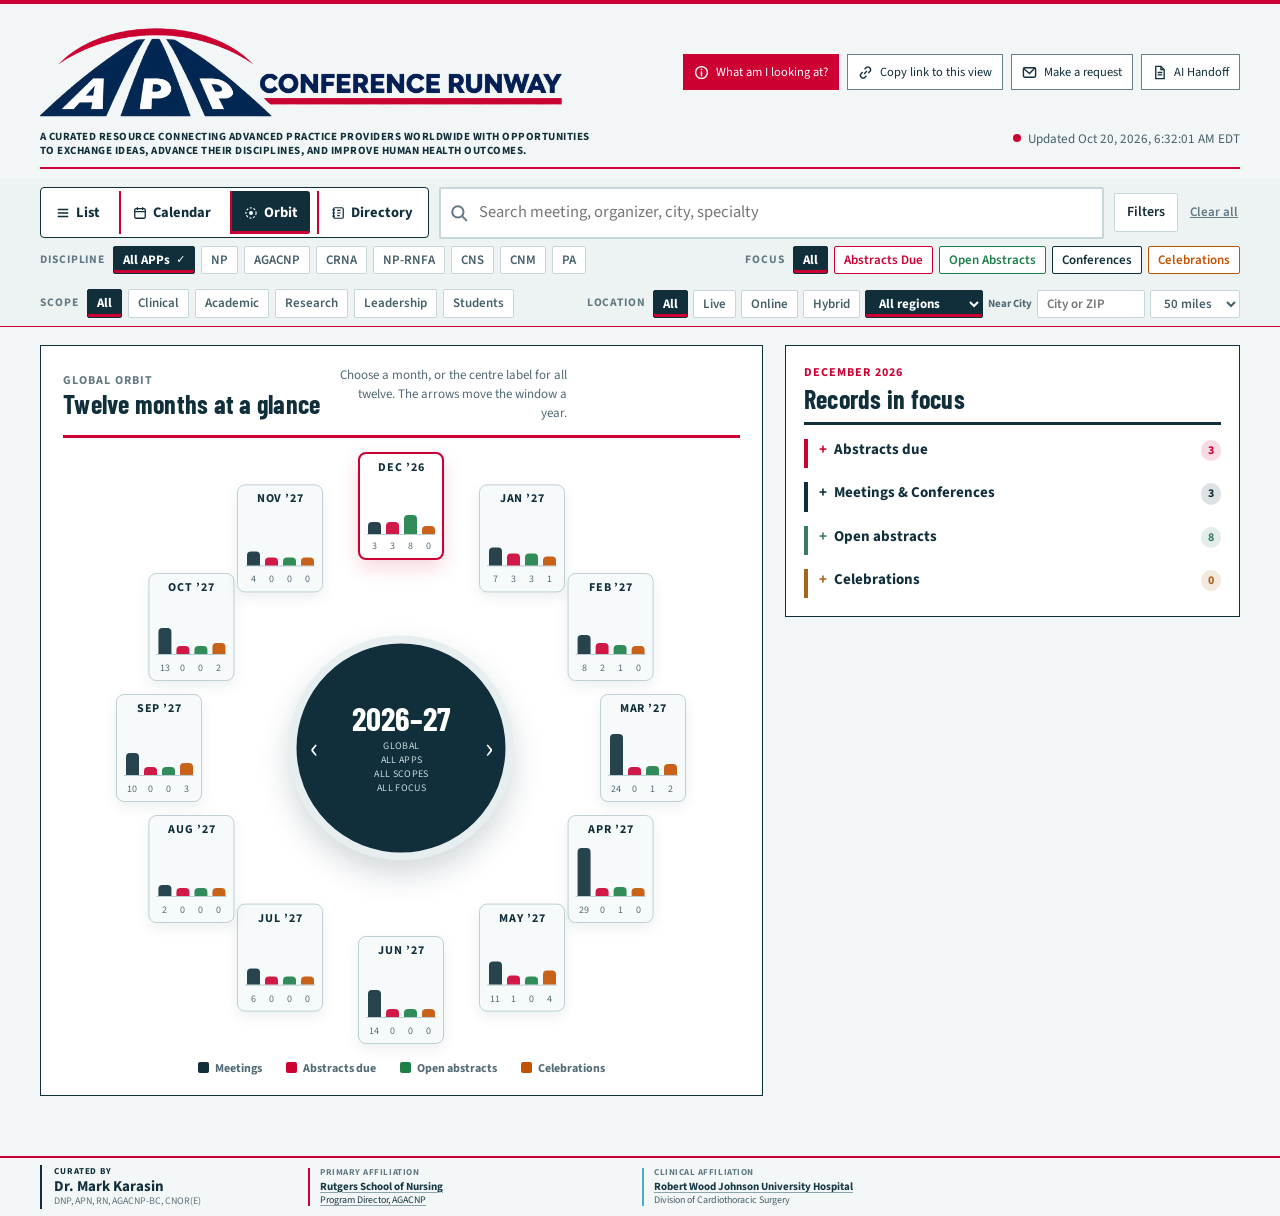
==== commit 95635b37: "Schedule the single Runway source check for 4 a.m. Eastern" ====
--- a/site/index.html
+++ b/site/index.html
@@ -101,7 +101,7 @@
       <h4>Reading a record</h4>
       <p>Color is the record type: meeting, abstract call or celebration. Badges are disciplines. Each record carries its source link and the organizer's quoted wording. A record that passed its nightly check carries no label; otherwise it says <b>Save the date</b>, <b>Set by rule</b>, <b>Recorded when published</b>, <b>Expected month</b> or <b>Not re-checked</b>.</p>
       <h4>The header stamps</h4>
-      <p><b>Updated</b> is when the nightly check last re-read the organizers' pages. The dot beside it is green when the latest daily update finished and published, amber while one is in progress, and red when an update is overdue.</p>
+      <p><b>Updated</b> is when the nightly check last re-read the organizers' pages. The daily source check is scheduled for 4 a.m. Eastern. The dot beside it is green when the latest daily update finished and published, amber while one is in progress, and red when an update is overdue.</p>
       <h4>Before you act</h4>
       <p>Confirm details with the organizer before registering, submitting or booking travel. Missing a meeting? <a data-request href="#">Make a request</a>. How the site was built, and how to check or challenge it: the <a href="ai-handoff.html" target="_blank" rel="noopener">AI Handoff</a>.</p>
     </div>
